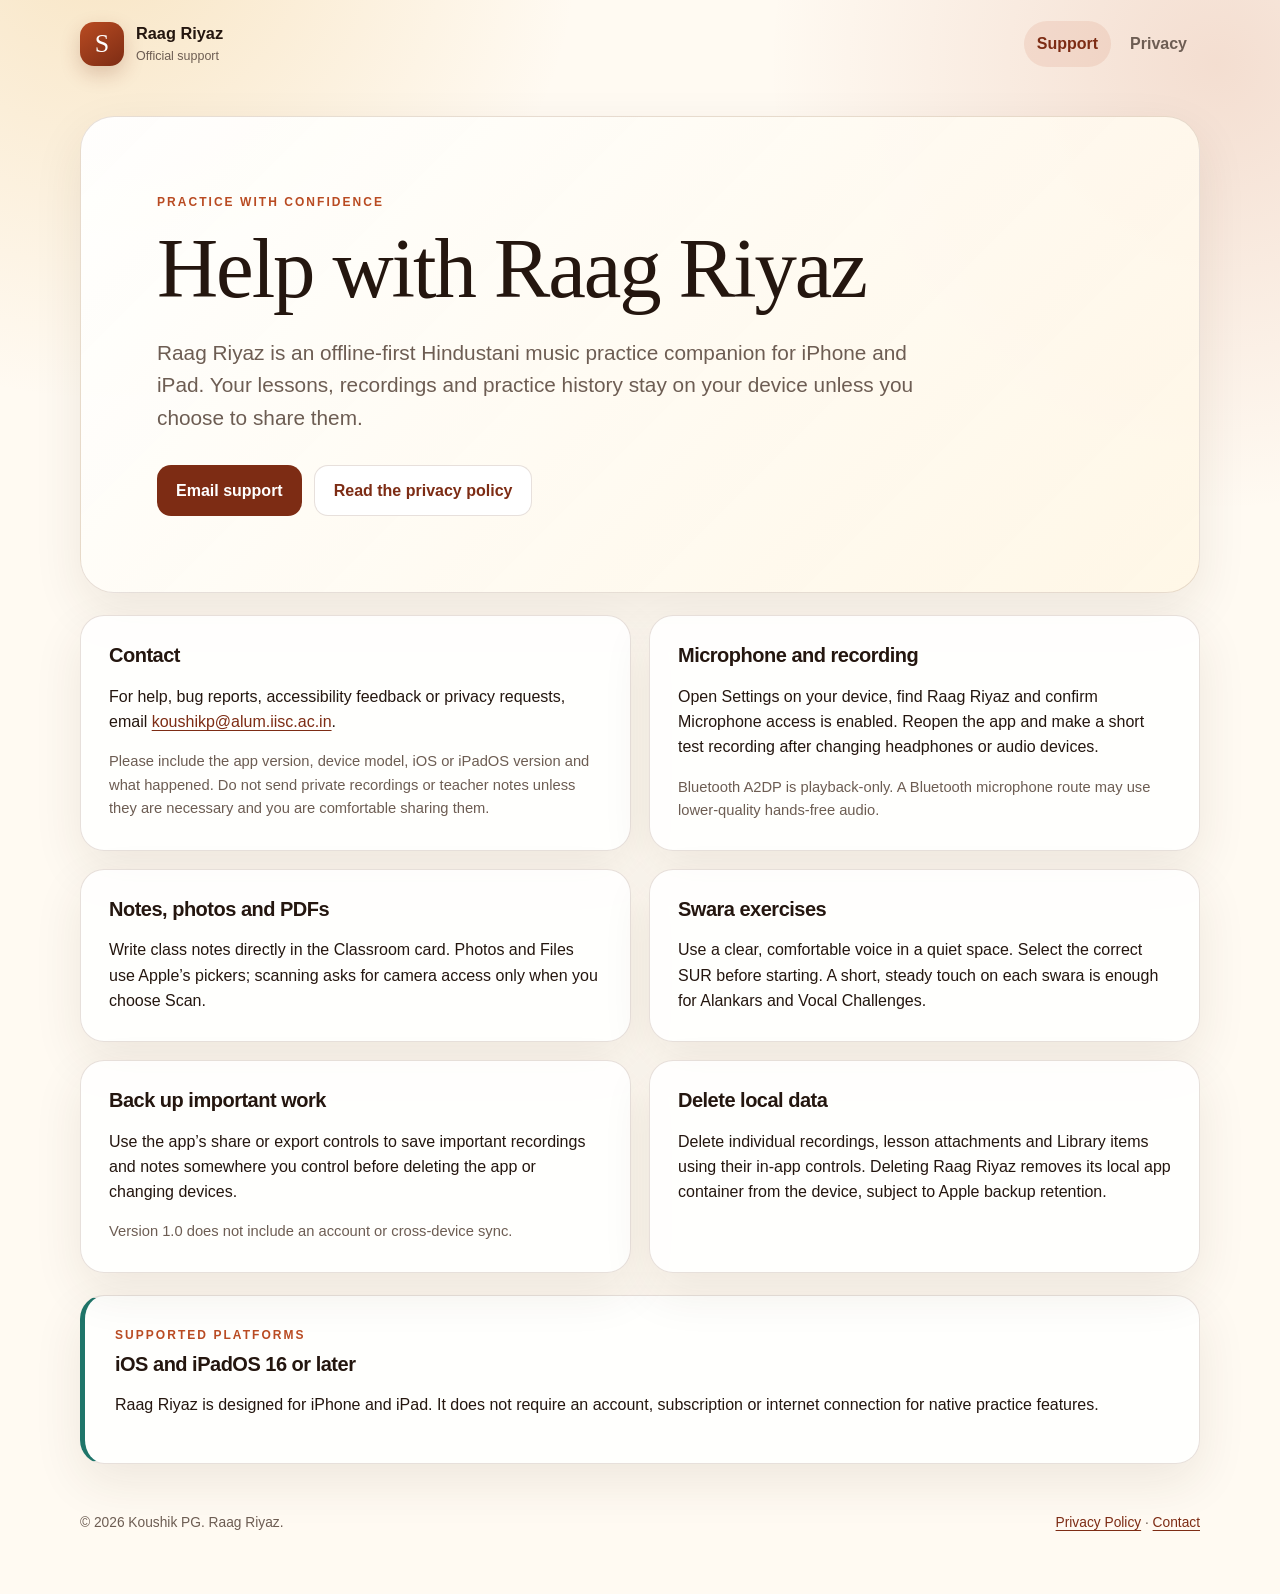
==== index.html @ 8026182d "Publish Raag Riyaz support and privacy pages" ====
<!doctype html>
<html lang="en">
<head>
  <meta charset="utf-8">
  <meta name="viewport" content="width=device-width, initial-scale=1">
  <meta name="description" content="Official support and privacy information for Raag Riyaz, an offline-first Hindustani music practice companion.">
  <title>Raag Riyaz — Support</title>
  <link rel="stylesheet" href="styles.css">
</head>
<body>
  <header class="site-header">
    <a class="brand" href="index.html" aria-label="Raag Riyaz support home">
      <span class="brand-mark" aria-hidden="true">S</span>
      <span><strong>Raag Riyaz</strong><small>Official support</small></span>
    </a>
    <nav aria-label="Support navigation">
      <a aria-current="page" href="index.html">Support</a>
      <a href="privacy.html">Privacy</a>
    </nav>
  </header>

  <main>
    <section class="hero">
      <p class="eyebrow">PRACTICE WITH CONFIDENCE</p>
      <h1>Help with Raag Riyaz</h1>
      <p class="lede">Raag Riyaz is an offline-first Hindustani music practice companion for iPhone and iPad. Your lessons, recordings and practice history stay on your device unless you choose to share them.</p>
      <div class="hero-actions">
        <a class="button primary" href="mailto:koushikp@alum.iisc.ac.in?subject=Raag%20Riyaz%20support">Email support</a>
        <a class="button secondary" href="privacy.html">Read the privacy policy</a>
      </div>
    </section>

    <section class="card-grid" aria-label="Common questions">
      <article class="card">
        <h2>Contact</h2>
        <p>For help, bug reports, accessibility feedback or privacy requests, email <a href="mailto:koushikp@alum.iisc.ac.in">koushikp@alum.iisc.ac.in</a>.</p>
        <p class="note">Please include the app version, device model, iOS or iPadOS version and what happened. Do not send private recordings or teacher notes unless they are necessary and you are comfortable sharing them.</p>
      </article>

      <article class="card">
        <h2>Microphone and recording</h2>
        <p>Open Settings on your device, find Raag Riyaz and confirm Microphone access is enabled. Reopen the app and make a short test recording after changing headphones or audio devices.</p>
        <p class="note">Bluetooth A2DP is playback-only. A Bluetooth microphone route may use lower-quality hands-free audio.</p>
      </article>

      <article class="card">
        <h2>Notes, photos and PDFs</h2>
        <p>Write class notes directly in the Classroom card. Photos and Files use Apple’s pickers; scanning asks for camera access only when you choose Scan.</p>
      </article>

      <article class="card">
        <h2>Swara exercises</h2>
        <p>Use a clear, comfortable voice in a quiet space. Select the correct SUR before starting. A short, steady touch on each swara is enough for Alankars and Vocal Challenges.</p>
      </article>

      <article class="card">
        <h2>Back up important work</h2>
        <p>Use the app’s share or export controls to save important recordings and notes somewhere you control before deleting the app or changing devices.</p>
        <p class="note">Version 1.0 does not include an account or cross-device sync.</p>
      </article>

      <article class="card">
        <h2>Delete local data</h2>
        <p>Delete individual recordings, lesson attachments and Library items using their in-app controls. Deleting Raag Riyaz removes its local app container from the device, subject to Apple backup retention.</p>
      </article>
    </section>

    <section class="status-card">
      <div>
        <p class="eyebrow">SUPPORTED PLATFORMS</p>
        <h2>iOS and iPadOS 16 or later</h2>
        <p>Raag Riyaz is designed for iPhone and iPad. It does not require an account, subscription or internet connection for native practice features.</p>
      </div>
    </section>
  </main>

  <footer>
    <p>© 2026 Koushik PG. Raag Riyaz.</p>
    <p><a href="privacy.html">Privacy Policy</a> · <a href="mailto:koushikp@alum.iisc.ac.in">Contact</a></p>
  </footer>
</body>
</html>
---- styles.css ----
:root {
  color-scheme: light;
  --ink: #24160f;
  --muted: #6d5d53;
  --paper: #fffaf2;
  --card: rgba(255, 255, 255, 0.86);
  --line: rgba(106, 64, 37, 0.16);
  --saffron: #b94b22;
  --saffron-dark: #7d2c14;
  --gold: #e5ad4b;
  --mint: #1f7569;
  --shadow: 0 18px 50px rgba(71, 39, 18, 0.09);
}

* { box-sizing: border-box; }

html { scroll-behavior: smooth; }

body {
  margin: 0;
  color: var(--ink);
  background:
    radial-gradient(circle at 8% -5%, rgba(229, 173, 75, 0.28), transparent 30rem),
    radial-gradient(circle at 95% 4%, rgba(185, 75, 34, 0.16), transparent 28rem),
    var(--paper);
  font-family: -apple-system, BlinkMacSystemFont, "Segoe UI", sans-serif;
  line-height: 1.58;
}

a { color: var(--saffron-dark); text-underline-offset: 0.2em; }
a:hover { color: var(--saffron); }

.site-header,
main,
footer {
  width: min(1120px, calc(100% - 40px));
  margin-inline: auto;
}

.site-header {
  min-height: 88px;
  display: flex;
  align-items: center;
  justify-content: space-between;
  gap: 24px;
}

.brand {
  display: inline-flex;
  align-items: center;
  gap: 12px;
  color: var(--ink);
  text-decoration: none;
}

.brand-mark {
  width: 44px;
  height: 44px;
  display: grid;
  place-items: center;
  border-radius: 14px;
  color: white;
  font-family: Georgia, serif;
  font-size: 26px;
  background: linear-gradient(145deg, var(--saffron), var(--saffron-dark));
  box-shadow: 0 8px 20px rgba(125, 44, 20, 0.22);
}

.brand strong,
.brand small { display: block; }
.brand strong { font-size: 1.02rem; }
.brand small { color: var(--muted); font-size: 0.78rem; }

nav { display: flex; align-items: center; gap: 6px; }
nav a {
  padding: 10px 13px;
  border-radius: 999px;
  color: var(--muted);
  text-decoration: none;
  font-weight: 650;
}
nav a[aria-current="page"] { color: var(--saffron-dark); background: rgba(185, 75, 34, 0.10); }

.hero {
  margin-top: 28px;
  padding: clamp(36px, 7vw, 76px);
  border: 1px solid var(--line);
  border-radius: 34px;
  background: linear-gradient(135deg, rgba(255,255,255,0.94), rgba(255,246,229,0.90));
  box-shadow: var(--shadow);
}

.hero.compact { padding-bottom: clamp(32px, 5vw, 54px); }
.eyebrow { margin: 0 0 8px; color: var(--saffron); font-size: 0.75rem; font-weight: 800; letter-spacing: 0.17em; }
h1, h2 { line-height: 1.14; letter-spacing: -0.025em; }
h1 { max-width: 780px; margin: 0; font-family: Georgia, serif; font-size: clamp(2.5rem, 7vw, 5.3rem); font-weight: 500; }
h2 { margin-top: 0; font-size: 1.25rem; }
.lede { max-width: 760px; margin: 20px 0 0; color: var(--muted); font-size: clamp(1.05rem, 2vw, 1.3rem); }
.effective { margin: 22px 0 0; color: var(--muted); font-weight: 650; }

.hero-actions { display: flex; flex-wrap: wrap; gap: 12px; margin-top: 30px; }
.button {
  min-height: 48px;
  display: inline-flex;
  align-items: center;
  justify-content: center;
  padding: 12px 19px;
  border-radius: 14px;
  font-weight: 750;
  text-decoration: none;
}
.button.primary { color: white; background: var(--saffron-dark); }
.button.primary:hover { color: white; background: var(--saffron); }
.button.secondary { color: var(--saffron-dark); border: 1px solid var(--line); background: white; }

.card-grid { display: grid; grid-template-columns: repeat(2, minmax(0, 1fr)); gap: 18px; margin-top: 22px; }
.card, .status-card, .policy-body {
  border: 1px solid var(--line);
  background: var(--card);
  box-shadow: var(--shadow);
}
.card { padding: 28px; border-radius: 24px; }
.card p:last-child { margin-bottom: 0; }
.note { color: var(--muted); font-size: 0.92rem; }
.status-card { margin-top: 22px; padding: 30px; border-radius: 24px; border-left: 5px solid var(--mint); }

.policy { width: min(900px, calc(100% - 40px)); }
.policy-body { margin-top: 22px; padding: clamp(28px, 6vw, 64px); border-radius: 28px; }
.policy-body h2 { margin-top: 2.2em; }
.policy-body h2:first-child { margin-top: 0; }
.policy-body p { color: #45372f; }

footer {
  display: flex;
  justify-content: space-between;
  gap: 18px;
  padding-block: 34px 46px;
  color: var(--muted);
  font-size: 0.86rem;
}

@media (max-width: 720px) {
  .site-header { align-items: flex-start; padding-top: 20px; }
  nav { flex-direction: column; align-items: stretch; }
  nav a { padding-block: 7px; }
  .hero { margin-top: 18px; padding: 30px 24px; border-radius: 26px; }
  .card-grid { grid-template-columns: 1fr; }
  footer { flex-direction: column; }
}

@media (prefers-reduced-motion: reduce) {
  html { scroll-behavior: auto; }
}
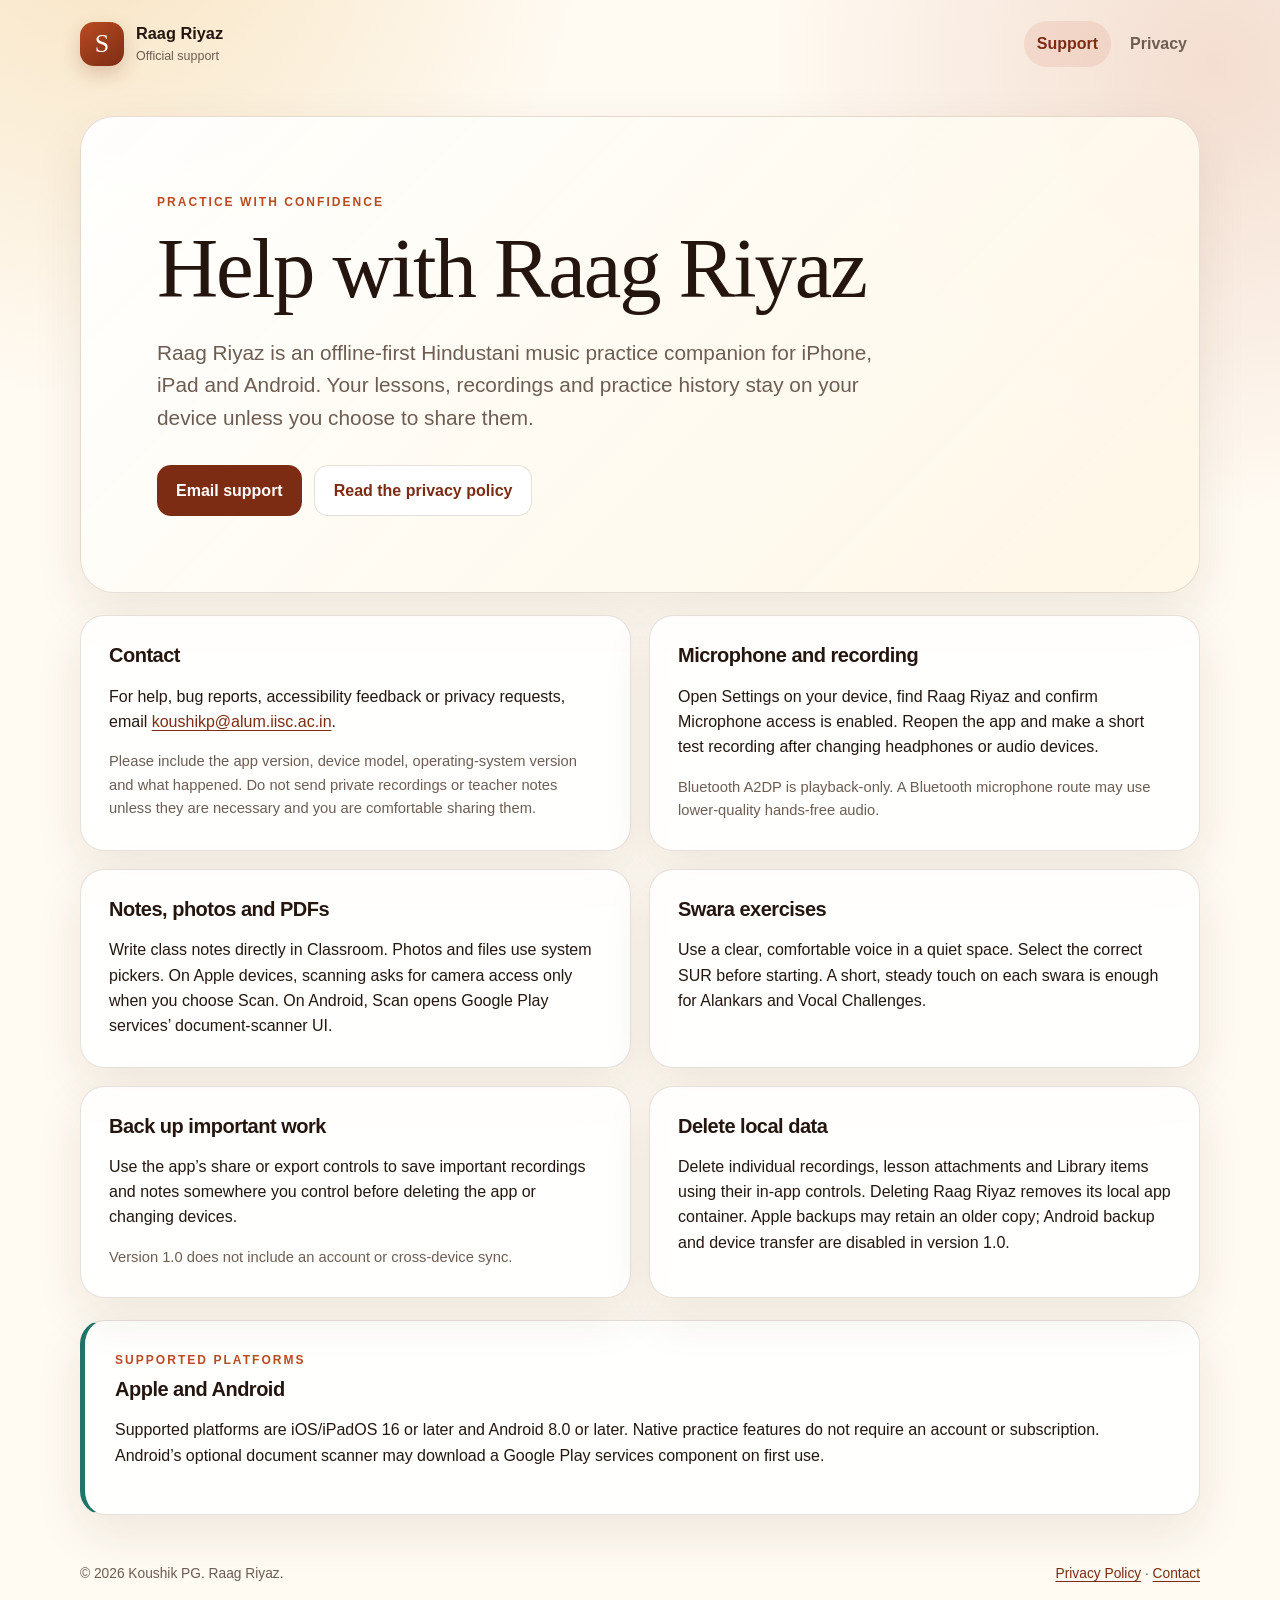
==== commit e2632bc3: "Add Android support and privacy disclosures" ====
--- a/index.html
+++ b/index.html
@@ -23,7 +23,7 @@
     <section class="hero">
       <p class="eyebrow">PRACTICE WITH CONFIDENCE</p>
       <h1>Help with Raag Riyaz</h1>
-      <p class="lede">Raag Riyaz is an offline-first Hindustani music practice companion for iPhone and iPad. Your lessons, recordings and practice history stay on your device unless you choose to share them.</p>
+      <p class="lede">Raag Riyaz is an offline-first Hindustani music practice companion for iPhone, iPad and Android. Your lessons, recordings and practice history stay on your device unless you choose to share them.</p>
       <div class="hero-actions">
         <a class="button primary" href="mailto:koushikp@alum.iisc.ac.in?subject=Raag%20Riyaz%20support">Email support</a>
         <a class="button secondary" href="privacy.html">Read the privacy policy</a>
@@ -34,7 +34,7 @@
       <article class="card">
         <h2>Contact</h2>
         <p>For help, bug reports, accessibility feedback or privacy requests, email <a href="mailto:koushikp@alum.iisc.ac.in">koushikp@alum.iisc.ac.in</a>.</p>
-        <p class="note">Please include the app version, device model, iOS or iPadOS version and what happened. Do not send private recordings or teacher notes unless they are necessary and you are comfortable sharing them.</p>
+        <p class="note">Please include the app version, device model, operating-system version and what happened. Do not send private recordings or teacher notes unless they are necessary and you are comfortable sharing them.</p>
       </article>
 
       <article class="card">
@@ -45,7 +45,7 @@
 
       <article class="card">
         <h2>Notes, photos and PDFs</h2>
-        <p>Write class notes directly in the Classroom card. Photos and Files use Apple’s pickers; scanning asks for camera access only when you choose Scan.</p>
+        <p>Write class notes directly in Classroom. Photos and files use system pickers. On Apple devices, scanning asks for camera access only when you choose Scan. On Android, Scan opens Google Play services’ document-scanner UI.</p>
       </article>
 
       <article class="card">
@@ -61,15 +61,15 @@
 
       <article class="card">
         <h2>Delete local data</h2>
-        <p>Delete individual recordings, lesson attachments and Library items using their in-app controls. Deleting Raag Riyaz removes its local app container from the device, subject to Apple backup retention.</p>
+        <p>Delete individual recordings, lesson attachments and Library items using their in-app controls. Deleting Raag Riyaz removes its local app container. Apple backups may retain an older copy; Android backup and device transfer are disabled in version 1.0.</p>
       </article>
     </section>
 
     <section class="status-card">
       <div>
         <p class="eyebrow">SUPPORTED PLATFORMS</p>
-        <h2>iOS and iPadOS 16 or later</h2>
-        <p>Raag Riyaz is designed for iPhone and iPad. It does not require an account, subscription or internet connection for native practice features.</p>
+        <h2>Apple and Android</h2>
+        <p>Supported platforms are iOS/iPadOS 16 or later and Android 8.0 or later. Native practice features do not require an account or subscription. Android’s optional document scanner may download a Google Play services component on first use.</p>
       </div>
     </section>
   </main>
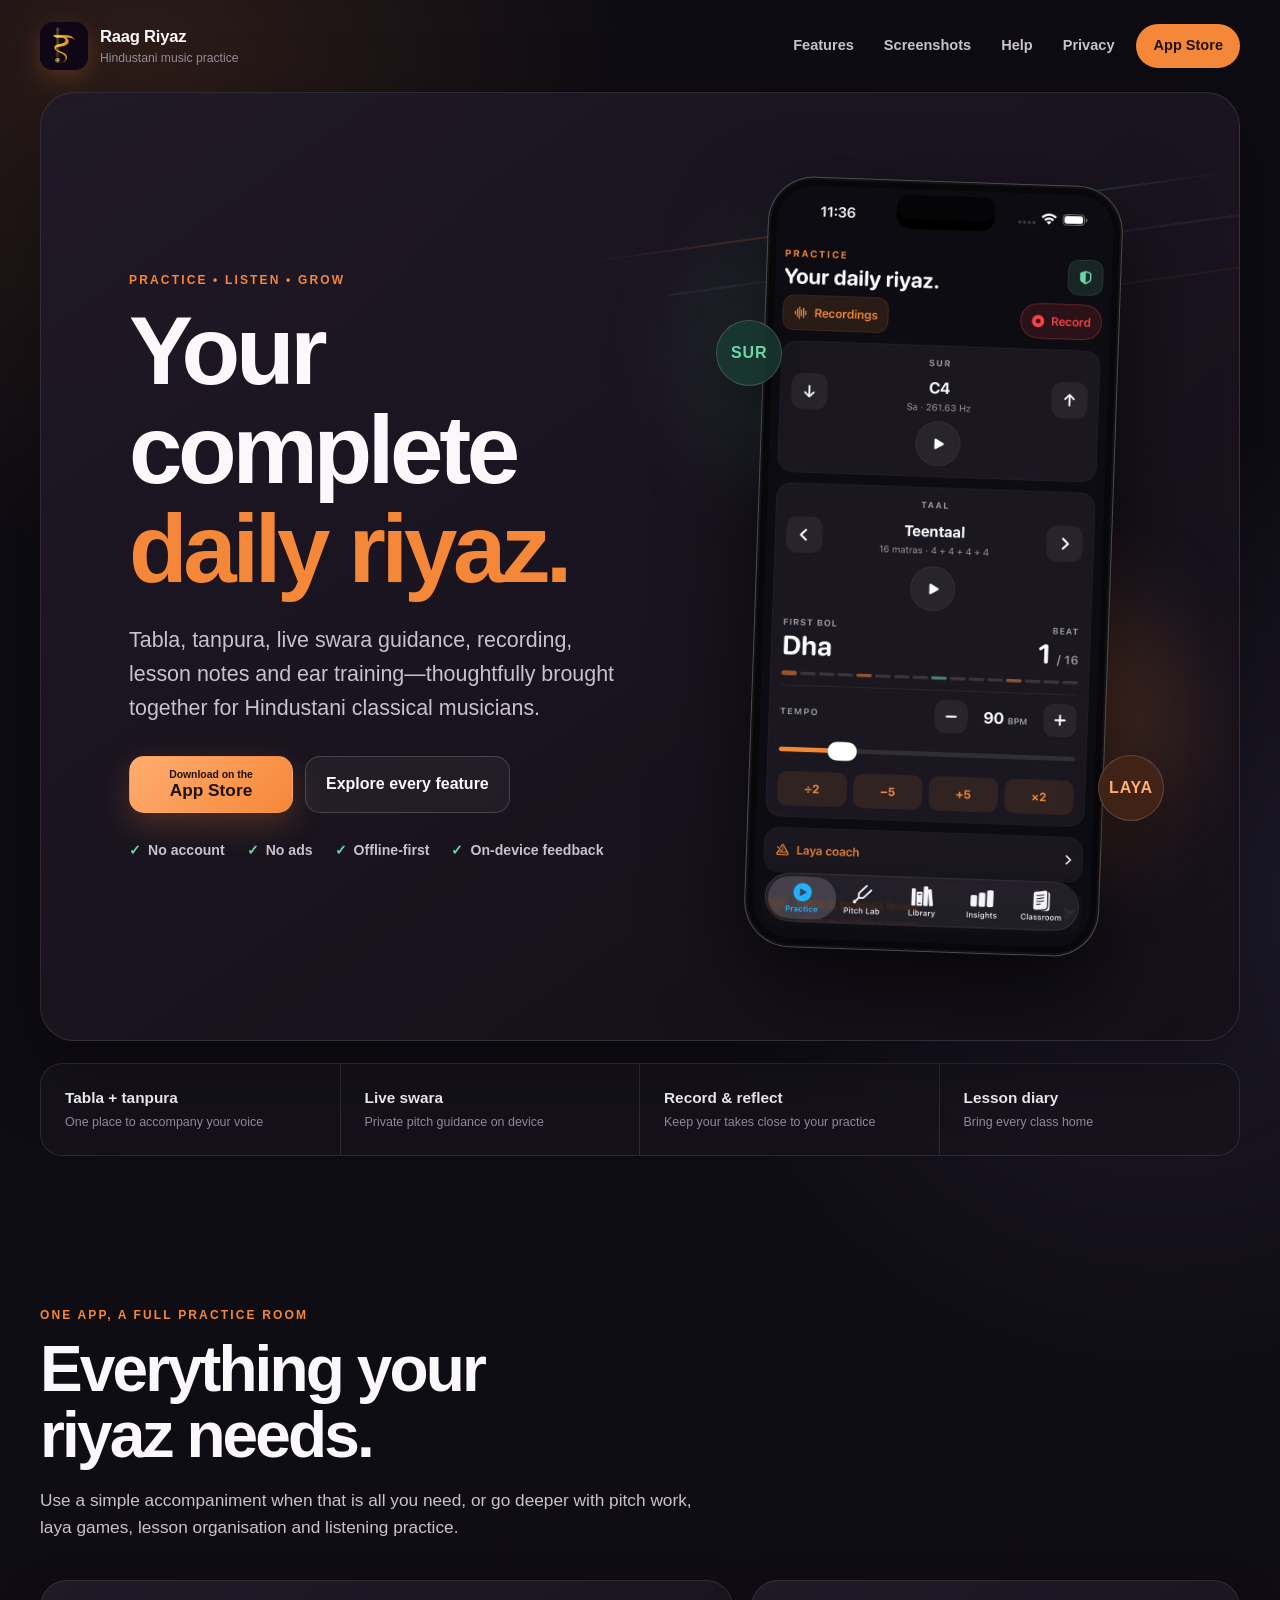
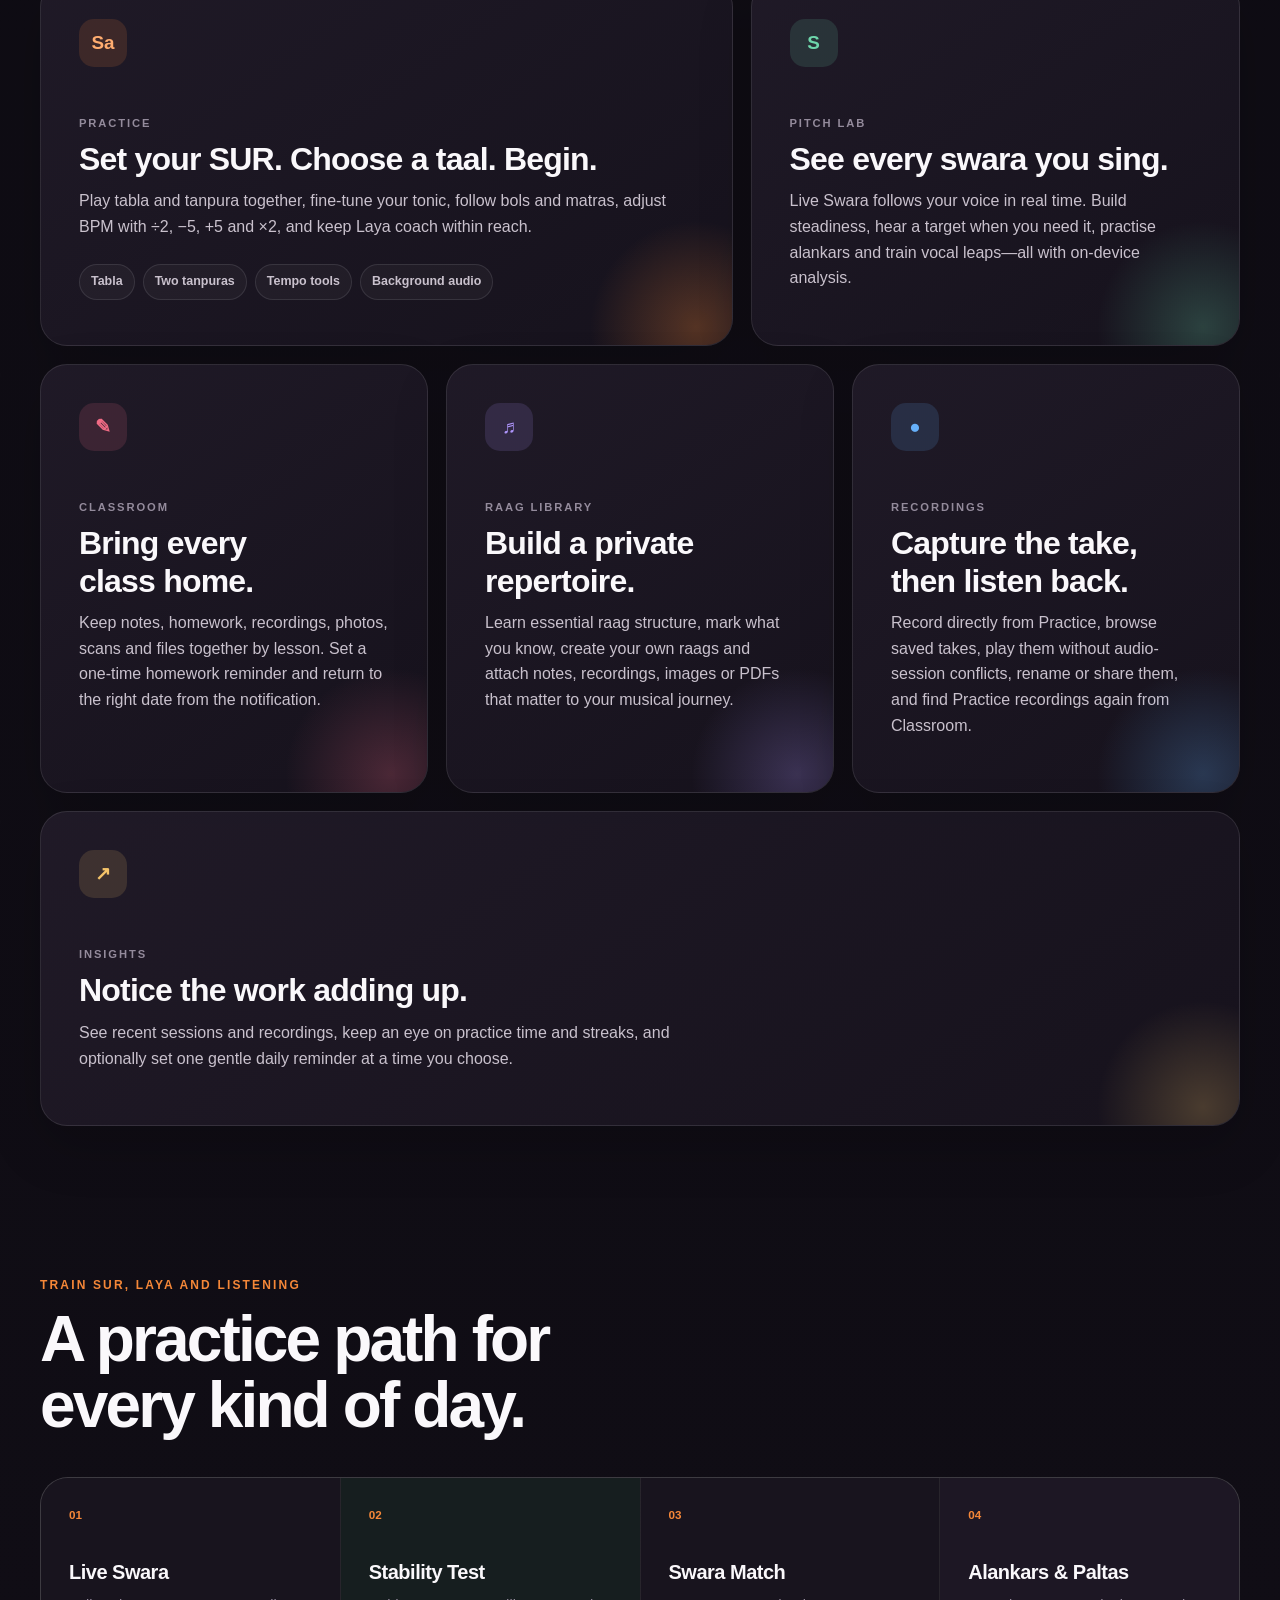
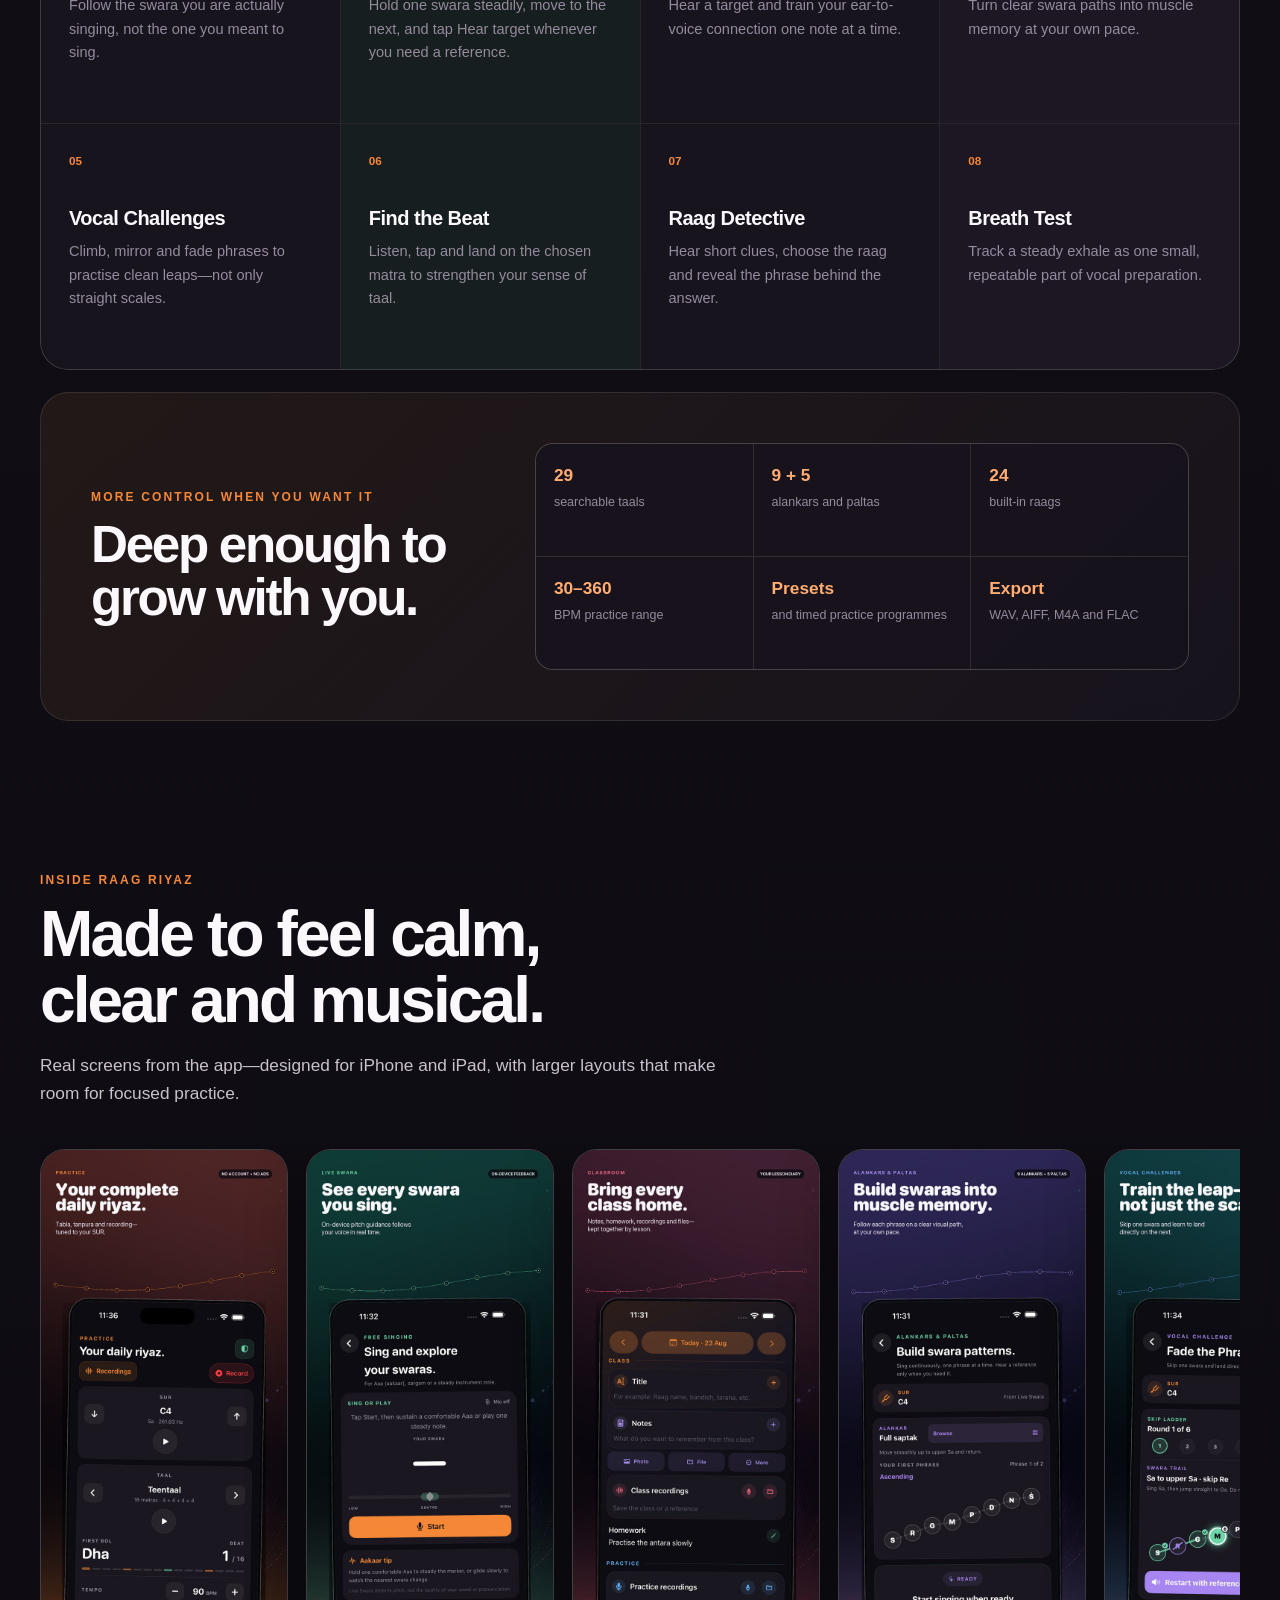
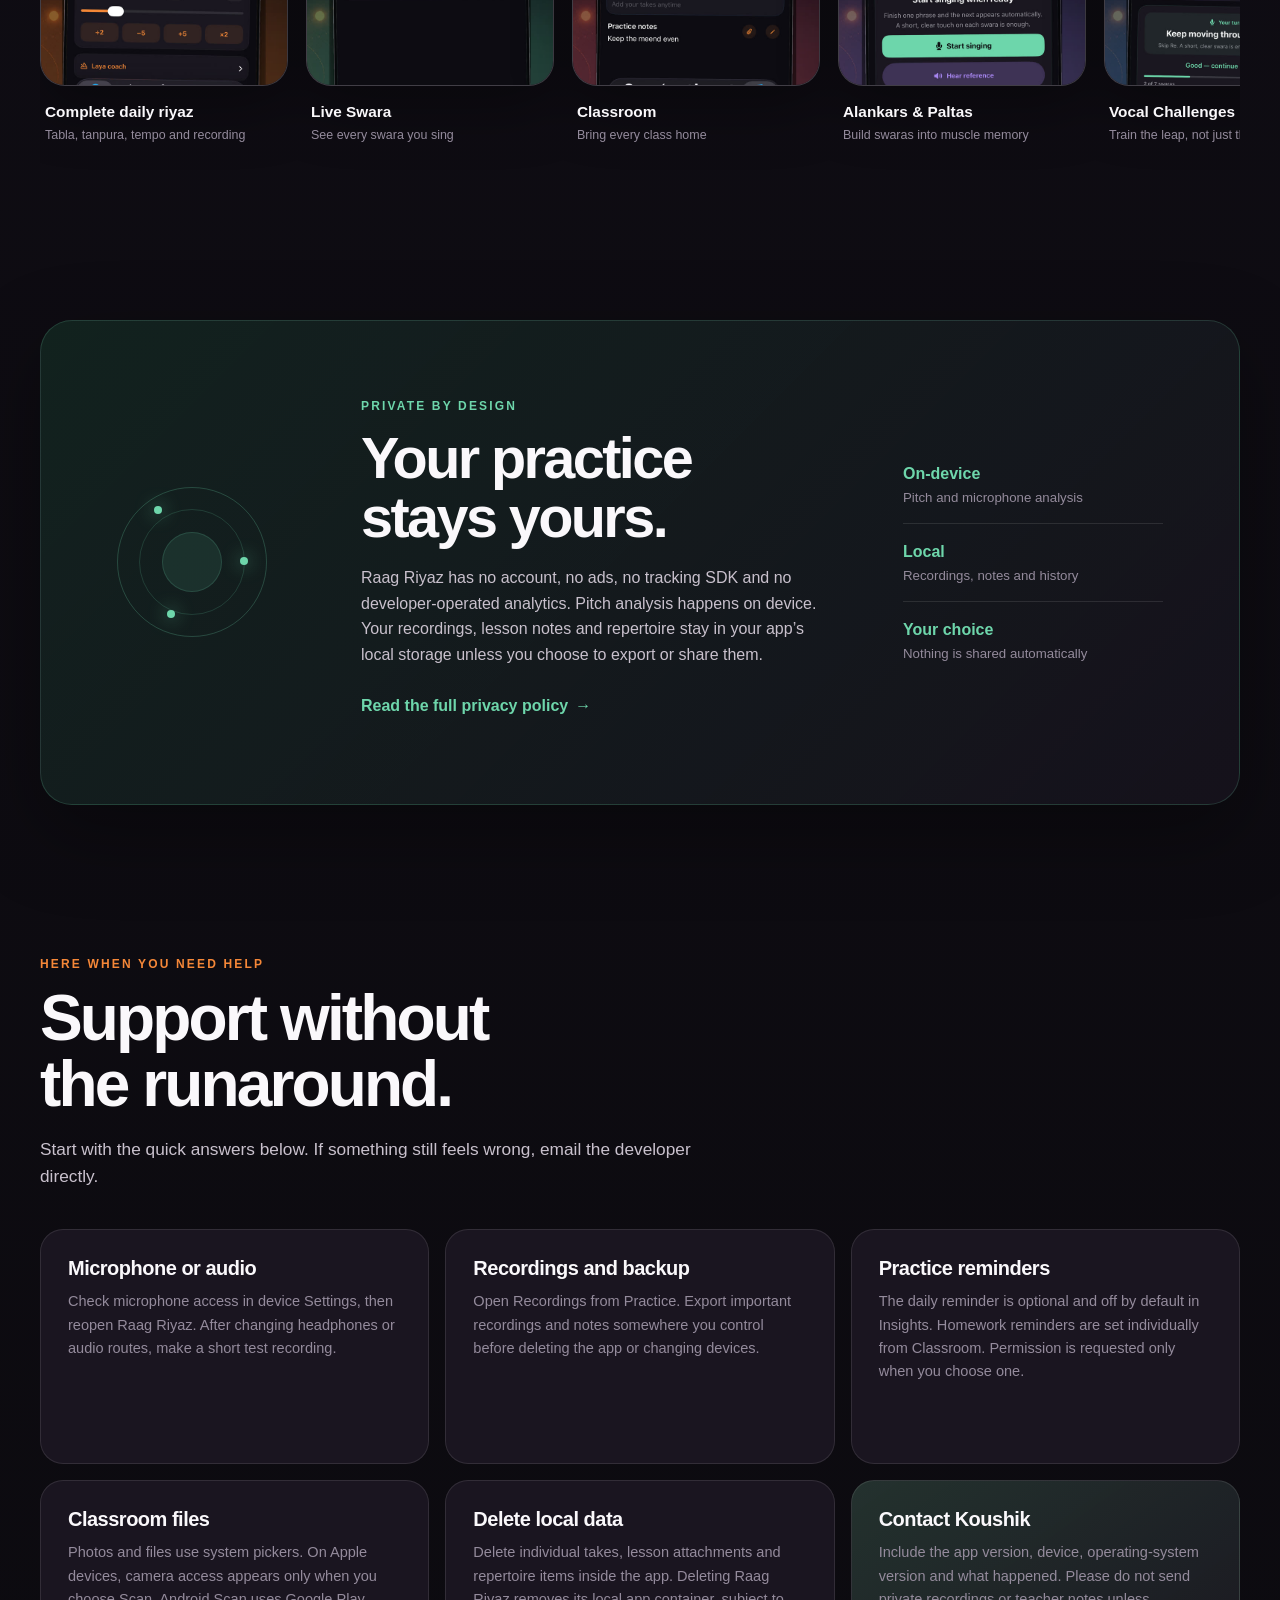
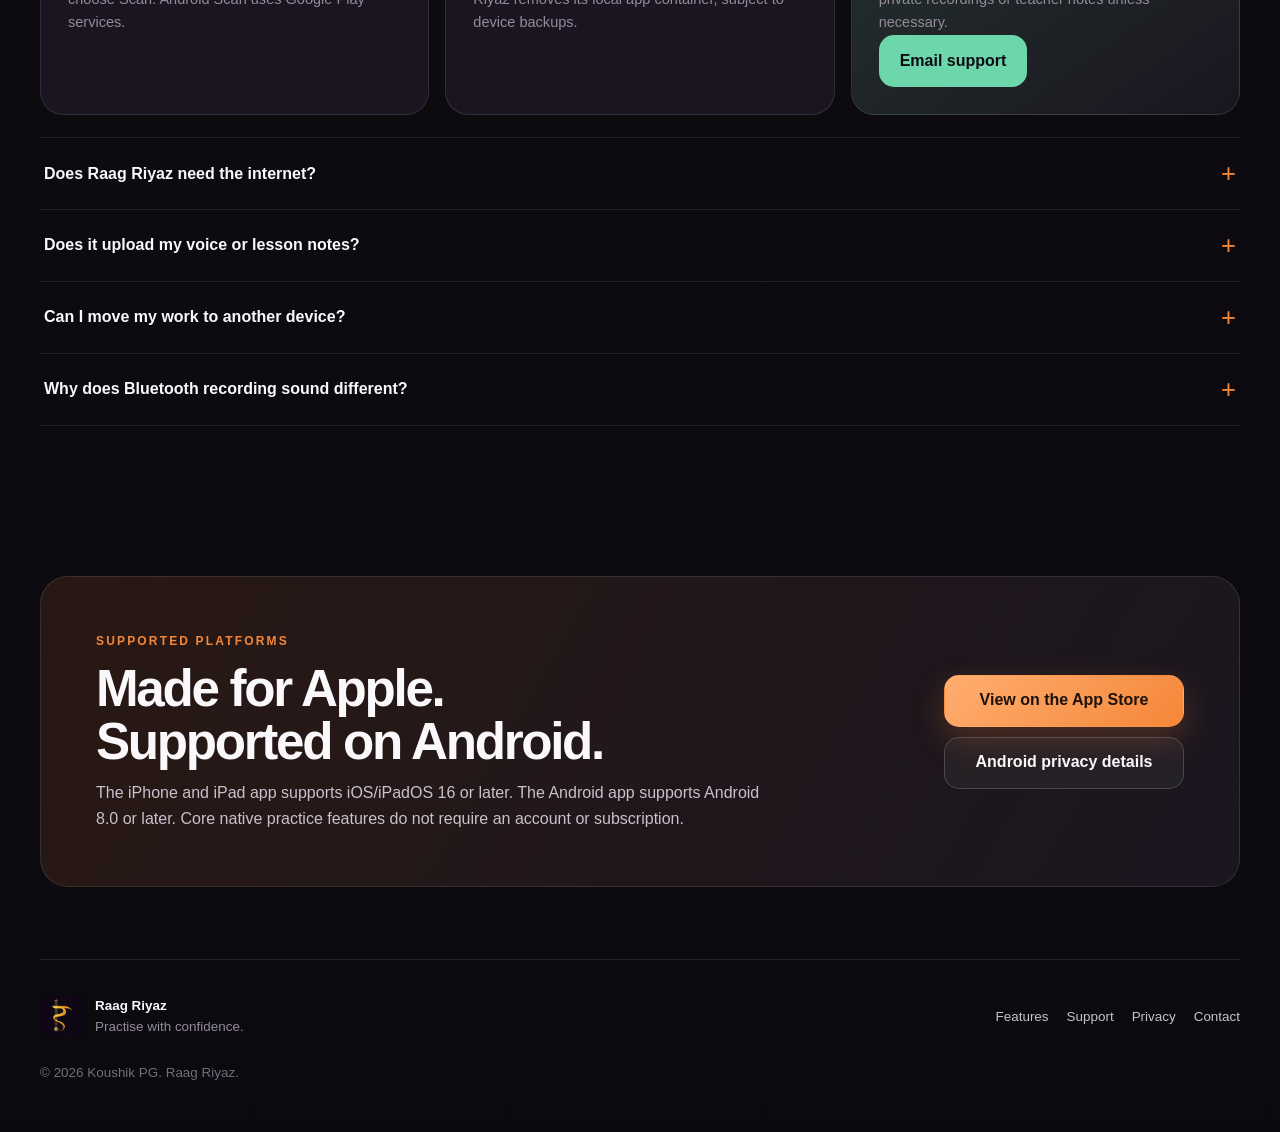
==== commit 6900fbe7: "Redesign Raag Riyaz product and support site" ====
--- a/index.html
+++ b/index.html
@@ -1,82 +1,302 @@
-<!doctype html>
+<!DOCTYPE html>
 <html lang="en">
 <head>
   <meta charset="utf-8">
   <meta name="viewport" content="width=device-width, initial-scale=1">
-  <meta name="description" content="Official support and privacy information for Raag Riyaz, an offline-first Hindustani music practice companion.">
-  <title>Raag Riyaz — Support</title>
+  <meta name="description" content="Raag Riyaz is an offline-first Hindustani classical music practice companion with tabla, tanpura, live swara guidance, recordings, Classroom, raag learning and ear training.">
+  <meta name="theme-color" content="#0e0c13">
+  <meta name="referrer" content="strict-origin-when-cross-origin">
+  <meta property="og:type" content="website">
+  <meta property="og:title" content="Raag Riyaz — Your complete daily riyaz">
+  <meta property="og:description" content="Tabla, tanpura, live swara guidance, recordings, Classroom and ear training—private and offline-first.">
+  <meta property="og:url" content="https://koushik667.github.io/raag-riyaz-support/">
+  <meta property="og:image" content="https://koushik667.github.io/raag-riyaz-support/assets/og.png">
+  <meta property="og:image:alt" content="Raag Riyaz, your complete daily riyaz">
+  <meta name="twitter:card" content="summary_large_image">
+  <link rel="canonical" href="https://koushik667.github.io/raag-riyaz-support/">
+  <link rel="icon" type="image/png" href="assets/app-icon.png">
+  <link rel="apple-touch-icon" href="assets/app-icon.png">
+  <link rel="preload" as="image" href="assets/practice-hero.jpg" fetchpriority="high">
+  <title>Raag Riyaz — Your complete daily riyaz</title>
   <link rel="stylesheet" href="styles.css">
+  <script type="application/ld+json">
+  {
+    "@context": "https://schema.org",
+    "@type": "SoftwareApplication",
+    "name": "Raag Riyaz",
+    "applicationCategory": "MusicApplication",
+    "operatingSystem": "iOS 16 or later, iPadOS 16 or later, Android 8.0 or later",
+    "description": "An offline-first Hindustani classical music practice companion with tabla, tanpura, swara exercises, recordings, lesson notes and raag learning.",
+    "offers": {
+      "@type": "Offer",
+      "price": "0",
+      "priceCurrency": "USD"
+    },
+    "downloadUrl": "https://apps.apple.com/app/id6798105423",
+    "author": {
+      "@type": "Person",
+      "name": "Koushik PG"
+    }
+  }
+  </script>
 </head>
 <body>
+  <a class="skip-link" href="#main-content">Skip to content</a>
+
   <header class="site-header">
-    <a class="brand" href="index.html" aria-label="Raag Riyaz support home">
-      <span class="brand-mark" aria-hidden="true">S</span>
-      <span><strong>Raag Riyaz</strong><small>Official support</small></span>
+    <a class="brand" href="index.html" aria-label="Raag Riyaz home">
+      <img class="brand-icon" src="assets/app-icon.png" width="48" height="48" alt="">
+      <span><strong>Raag Riyaz</strong><small>Hindustani music practice</small></span>
     </a>
-    <nav aria-label="Support navigation">
-      <a aria-current="page" href="index.html">Support</a>
+    <nav aria-label="Primary navigation">
+      <a href="#features">Features</a>
+      <a href="#screenshots">Screenshots</a>
+      <a href="#support">Help</a>
       <a href="privacy.html">Privacy</a>
+      <a class="nav-cta" href="https://apps.apple.com/app/id6798105423">App Store</a>
     </nav>
   </header>
 
-  <main>
-    <section class="hero">
-      <p class="eyebrow">PRACTICE WITH CONFIDENCE</p>
-      <h1>Help with Raag Riyaz</h1>
-      <p class="lede">Raag Riyaz is an offline-first Hindustani music practice companion for iPhone, iPad and Android. Your lessons, recordings and practice history stay on your device unless you choose to share them.</p>
-      <div class="hero-actions">
-        <a class="button primary" href="mailto:koushikp@alum.iisc.ac.in?subject=Raag%20Riyaz%20support">Email support</a>
-        <a class="button secondary" href="privacy.html">Read the privacy policy</a>
-      </div>
-    </section>
-
-    <section class="card-grid" aria-label="Common questions">
-      <article class="card">
-        <h2>Contact</h2>
-        <p>For help, bug reports, accessibility feedback or privacy requests, email <a href="mailto:koushikp@alum.iisc.ac.in">koushikp@alum.iisc.ac.in</a>.</p>
-        <p class="note">Please include the app version, device model, operating-system version and what happened. Do not send private recordings or teacher notes unless they are necessary and you are comfortable sharing them.</p>
-      </article>
-
-      <article class="card">
-        <h2>Microphone and recording</h2>
-        <p>Open Settings on your device, find Raag Riyaz and confirm Microphone access is enabled. Reopen the app and make a short test recording after changing headphones or audio devices.</p>
-        <p class="note">Bluetooth A2DP is playback-only. A Bluetooth microphone route may use lower-quality hands-free audio.</p>
-      </article>
-
-      <article class="card">
-        <h2>Notes, photos and PDFs</h2>
-        <p>Write class notes directly in Classroom. Photos and files use system pickers. On Apple devices, scanning asks for camera access only when you choose Scan. On Android, Scan opens Google Play services’ document-scanner UI.</p>
-      </article>
-
-      <article class="card">
-        <h2>Swara exercises</h2>
-        <p>Use a clear, comfortable voice in a quiet space. Select the correct SUR before starting. A short, steady touch on each swara is enough for Alankars and Vocal Challenges.</p>
-      </article>
-
-      <article class="card">
-        <h2>Back up important work</h2>
-        <p>Use the app’s share or export controls to save important recordings and notes somewhere you control before deleting the app or changing devices.</p>
-        <p class="note">Version 1.0 does not include an account or cross-device sync.</p>
-      </article>
-
-      <article class="card">
-        <h2>Delete local data</h2>
-        <p>Delete individual recordings, lesson attachments and Library items using their in-app controls. Deleting Raag Riyaz removes its local app container. Apple backups may retain an older copy; Android backup and device transfer are disabled in version 1.0.</p>
-      </article>
-    </section>
-
-    <section class="status-card">
+  <main id="main-content">
+    <section class="hero product-hero" aria-labelledby="hero-title">
+      <div class="hero-copy">
+        <p class="eyebrow">PRACTICE • LISTEN • GROW</p>
+        <h1 id="hero-title">Your complete<br><span>daily riyaz.</span></h1>
+        <p class="lede">Tabla, tanpura, live swara guidance, recording, lesson notes and ear training—thoughtfully brought together for Hindustani classical musicians.</p>
+        <div class="hero-actions">
+          <a class="button primary" href="https://apps.apple.com/app/id6798105423">
+            <span class="button-kicker">Download on the</span>
+            <strong>App Store</strong>
+          </a>
+          <a class="button secondary" href="#features">Explore every feature</a>
+        </div>
+        <ul class="trust-list" aria-label="Raag Riyaz principles">
+          <li>No account</li>
+          <li>No ads</li>
+          <li>Offline-first</li>
+          <li>On-device feedback</li>
+        </ul>
+      </div>
+
+      <div class="hero-visual">
+        <div class="glow glow-saffron" aria-hidden="true"></div>
+        <div class="glow glow-mint" aria-hidden="true"></div>
+        <div class="phone-frame">
+          <img src="assets/practice-hero.jpg" width="780" height="1694" alt="Practice screen showing Sur, taal, tempo controls and Laya coach" fetchpriority="high">
+        </div>
+        <span class="floating-note note-sur" aria-hidden="true">SUR</span>
+        <span class="floating-note note-laya" aria-hidden="true">LAYA</span>
+      </div>
+    </section>
+
+    <section class="proof-strip" aria-label="Core capabilities">
+      <div><strong>Tabla + tanpura</strong><span>One place to accompany your voice</span></div>
+      <div><strong>Live swara</strong><span>Private pitch guidance on device</span></div>
+      <div><strong>Record &amp; reflect</strong><span>Keep your takes close to your practice</span></div>
+      <div><strong>Lesson diary</strong><span>Bring every class home</span></div>
+    </section>
+
+    <section class="section-shell" id="features" aria-labelledby="features-title">
+      <div class="section-heading">
+        <p class="eyebrow">ONE APP, A FULL PRACTICE ROOM</p>
+        <h2 id="features-title">Everything your riyaz needs.</h2>
+        <p>Use a simple accompaniment when that is all you need, or go deeper with pitch work, laya games, lesson organisation and listening practice.</p>
+      </div>
+
+      <div class="feature-bento">
+        <article class="feature-card feature-practice">
+          <div class="feature-icon saffron" aria-hidden="true">Sa</div>
+          <p class="feature-label">PRACTICE</p>
+          <h3>Set your SUR. Choose a taal. Begin.</h3>
+          <p>Play tabla and tanpura together, fine-tune your tonic, follow bols and matras, adjust BPM with ÷2, −5, +5 and ×2, and keep Laya coach within reach.</p>
+          <ul class="chip-list" aria-label="Practice features">
+            <li>Tabla</li><li>Two tanpuras</li><li>Tempo tools</li><li>Background audio</li>
+          </ul>
+        </article>
+
+        <article class="feature-card feature-pitch">
+          <div class="feature-icon mint" aria-hidden="true">S</div>
+          <p class="feature-label">PITCH LAB</p>
+          <h3>See every swara you sing.</h3>
+          <p>Live Swara follows your voice in real time. Build steadiness, hear a target when you need it, practise alankars and train vocal leaps—all with on-device analysis.</p>
+        </article>
+
+        <article class="feature-card feature-classroom">
+          <div class="feature-icon rose" aria-hidden="true">✎</div>
+          <p class="feature-label">CLASSROOM</p>
+          <h3>Bring every class home.</h3>
+          <p>Keep notes, homework, recordings, photos, scans and files together by lesson. Set a one-time homework reminder and return to the right date from the notification.</p>
+        </article>
+
+        <article class="feature-card feature-library">
+          <div class="feature-icon violet" aria-hidden="true">♬</div>
+          <p class="feature-label">RAAG LIBRARY</p>
+          <h3>Build a private repertoire.</h3>
+          <p>Learn essential raag structure, mark what you know, create your own raags and attach notes, recordings, images or PDFs that matter to your musical journey.</p>
+        </article>
+
+        <article class="feature-card feature-recordings">
+          <div class="feature-icon blue" aria-hidden="true">●</div>
+          <p class="feature-label">RECORDINGS</p>
+          <h3>Capture the take, then listen back.</h3>
+          <p>Record directly from Practice, browse saved takes, play them without audio-session conflicts, rename or share them, and find Practice recordings again from Classroom.</p>
+        </article>
+
+        <article class="feature-card feature-insights">
+          <div class="feature-icon gold" aria-hidden="true">↗</div>
+          <p class="feature-label">INSIGHTS</p>
+          <h3>Notice the work adding up.</h3>
+          <p>See recent sessions and recordings, keep an eye on practice time and streaks, and optionally set one gentle daily reminder at a time you choose.</p>
+        </article>
+      </div>
+    </section>
+
+    <section class="section-shell training-section" aria-labelledby="training-title">
+      <div class="section-heading compact-heading">
+        <p class="eyebrow">TRAIN SUR, LAYA AND LISTENING</p>
+        <h2 id="training-title">A practice path for every kind of day.</h2>
+      </div>
+      <div class="training-grid">
+        <article><span>01</span><h3>Live Swara</h3><p>Follow the swara you are actually singing, not the one you meant to sing.</p></article>
+        <article><span>02</span><h3>Stability Test</h3><p>Hold one swara steadily, move to the next, and tap Hear target whenever you need a reference.</p></article>
+        <article><span>03</span><h3>Swara Match</h3><p>Hear a target and train your ear-to-voice connection one note at a time.</p></article>
+        <article><span>04</span><h3>Alankars &amp; Paltas</h3><p>Turn clear swara paths into muscle memory at your own pace.</p></article>
+        <article><span>05</span><h3>Vocal Challenges</h3><p>Climb, mirror and fade phrases to practise clean leaps—not only straight scales.</p></article>
+        <article><span>06</span><h3>Find the Beat</h3><p>Listen, tap and land on the chosen matra to strengthen your sense of taal.</p></article>
+        <article><span>07</span><h3>Raag Detective</h3><p>Hear short clues, choose the raag and reveal the phrase behind the answer.</p></article>
+        <article><span>08</span><h3>Breath Test</h3><p>Track a steady exhale as one small, repeatable part of vocal preparation.</p></article>
+      </div>
+    </section>
+
+    <section class="feature-ledger" aria-labelledby="more-title">
+      <div>
+        <p class="eyebrow">MORE CONTROL WHEN YOU WANT IT</p>
+        <h2 id="more-title">Deep enough to grow with you.</h2>
+      </div>
+      <ul>
+        <li><strong>29</strong><span>searchable taals</span></li>
+        <li><strong>9 + 5</strong><span>alankars and paltas</span></li>
+        <li><strong>24</strong><span>built-in raags</span></li>
+        <li><strong>30–360</strong><span>BPM practice range</span></li>
+        <li><strong>Presets</strong><span>and timed practice programmes</span></li>
+        <li><strong>Export</strong><span>WAV, AIFF, M4A and FLAC</span></li>
+      </ul>
+    </section>
+
+    <section class="section-shell screenshot-section" id="screenshots" aria-labelledby="screenshots-title">
+      <div class="section-heading">
+        <p class="eyebrow">INSIDE RAAG RIYAZ</p>
+        <h2 id="screenshots-title">Made to feel calm, clear and musical.</h2>
+        <p>Real screens from the app—designed for iPhone and iPad, with larger layouts that make room for focused practice.</p>
+      </div>
+
+      <div class="screenshot-gallery">
+        <figure><img src="assets/01-your-complete-riyaz.jpg" width="660" height="1434" alt="Practice screen with SUR, taal and tempo controls" loading="lazy"><figcaption><strong>Complete daily riyaz</strong><span>Tabla, tanpura, tempo and recording</span></figcaption></figure>
+        <figure><img src="assets/02-hear-every-swara.jpg" width="660" height="1434" alt="Live Swara screen for real-time pitch guidance" loading="lazy"><figcaption><strong>Live Swara</strong><span>See every swara you sing</span></figcaption></figure>
+        <figure><img src="assets/03-bring-every-class-home.jpg" width="660" height="1434" alt="Classroom screen with lesson notes and homework" loading="lazy"><figcaption><strong>Classroom</strong><span>Bring every class home</span></figcaption></figure>
+        <figure><img src="assets/04-build-swara-patterns.jpg" width="660" height="1434" alt="Alankars and Paltas exercise screen" loading="lazy"><figcaption><strong>Alankars &amp; Paltas</strong><span>Build swaras into muscle memory</span></figcaption></figure>
+        <figure><img src="assets/05-train-the-leap.jpg" width="660" height="1434" alt="Vocal Challenge screen with a swara path" loading="lazy"><figcaption><strong>Vocal Challenges</strong><span>Train the leap, not just the scale</span></figcaption></figure>
+        <figure><img src="assets/06-feel-the-taal.jpg" width="660" height="1434" alt="Find the Beat laya game screen" loading="lazy"><figcaption><strong>Find the Beat</strong><span>Listen, tap and feel the taal</span></figcaption></figure>
+        <figure><img src="assets/07-your-raag-library.jpg" width="660" height="1434" alt="Raag Library screen with learned and custom raags" loading="lazy"><figcaption><strong>Raag Library</strong><span>Keep every raag within reach</span></figcaption></figure>
+        <figure><img src="assets/08-learn-by-listening.jpg" width="660" height="1434" alt="Raag Detective listening exercise screen" loading="lazy"><figcaption><strong>Raag Detective</strong><span>Learn by listening</span></figcaption></figure>
+      </div>
+    </section>
+
+    <section class="privacy-promise" aria-labelledby="privacy-title">
+      <div class="privacy-orbit" aria-hidden="true"><span></span><span></span><span></span></div>
+      <div>
+        <p class="eyebrow">PRIVATE BY DESIGN</p>
+        <h2 id="privacy-title">Your practice stays yours.</h2>
+        <p>Raag Riyaz has no account, no ads, no tracking SDK and no developer-operated analytics. Pitch analysis happens on device. Your recordings, lesson notes and repertoire stay in your app’s local storage unless you choose to export or share them.</p>
+        <a class="text-link" href="privacy.html">Read the full privacy policy <span aria-hidden="true">→</span></a>
+      </div>
+      <ul class="privacy-points">
+        <li><strong>On-device</strong><span>Pitch and microphone analysis</span></li>
+        <li><strong>Local</strong><span>Recordings, notes and history</span></li>
+        <li><strong>Your choice</strong><span>Nothing is shared automatically</span></li>
+      </ul>
+    </section>
+
+    <section class="section-shell support-section" id="support" aria-labelledby="support-title">
+      <div class="section-heading">
+        <p class="eyebrow">HERE WHEN YOU NEED HELP</p>
+        <h2 id="support-title">Support without the runaround.</h2>
+        <p>Start with the quick answers below. If something still feels wrong, email the developer directly.</p>
+      </div>
+
+      <div class="help-grid">
+        <article>
+          <h3>Microphone or audio</h3>
+          <p>Check microphone access in device Settings, then reopen Raag Riyaz. After changing headphones or audio routes, make a short test recording.</p>
+        </article>
+        <article>
+          <h3>Recordings and backup</h3>
+          <p>Open Recordings from Practice. Export important recordings and notes somewhere you control before deleting the app or changing devices.</p>
+        </article>
+        <article>
+          <h3>Practice reminders</h3>
+          <p>The daily reminder is optional and off by default in Insights. Homework reminders are set individually from Classroom. Permission is requested only when you choose one.</p>
+        </article>
+        <article>
+          <h3>Classroom files</h3>
+          <p>Photos and files use system pickers. On Apple devices, camera access appears only when you choose Scan. Android Scan uses Google Play services.</p>
+        </article>
+        <article>
+          <h3>Delete local data</h3>
+          <p>Delete individual takes, lesson attachments and repertoire items inside the app. Deleting Raag Riyaz removes its local app container, subject to device backups.</p>
+        </article>
+        <article class="contact-card">
+          <h3>Contact Koushik</h3>
+          <p>Include the app version, device, operating-system version and what happened. Please do not send private recordings or teacher notes unless necessary.</p>
+          <a class="button tertiary" href="mailto:koushikp@alum.iisc.ac.in?subject=Raag%20Riyaz%20support">Email support</a>
+        </article>
+      </div>
+
+      <div class="faq-list">
+        <details>
+          <summary>Does Raag Riyaz need the internet?</summary>
+          <p>Core practice, recordings, pitch exercises, Classroom, Library and Insights are designed to work offline. Optional YouTube lessons, the fundraiser and App Store actions open external services and need a connection.</p>
+        </details>
+        <details>
+          <summary>Does it upload my voice or lesson notes?</summary>
+          <p>No. Raag Riyaz does not automatically upload recordings, pitch observations, notes or files to a developer-operated server. Content leaves only when you explicitly share or export it.</p>
+        </details>
+        <details>
+          <summary>Can I move my work to another device?</summary>
+          <p>There is no Raag Riyaz account or cross-device sync. Export important items before changing devices. Apple device backups may retain app data; Android backup behavior is described in the privacy policy.</p>
+        </details>
+        <details>
+          <summary>Why does Bluetooth recording sound different?</summary>
+          <p>Bluetooth A2DP is playback-only. When a Bluetooth microphone is used, the device may switch to a lower-bandwidth hands-free route. For the clearest pitch and recording results, use the built-in or a wired microphone.</p>
+        </details>
+      </div>
+    </section>
+
+    <section class="platform-card" aria-labelledby="platform-title">
       <div>
         <p class="eyebrow">SUPPORTED PLATFORMS</p>
-        <h2>Apple and Android</h2>
-        <p>Supported platforms are iOS/iPadOS 16 or later and Android 8.0 or later. Native practice features do not require an account or subscription. Android’s optional document scanner may download a Google Play services component on first use.</p>
+        <h2 id="platform-title">Made for Apple. Supported on Android.</h2>
+        <p>The iPhone and iPad app supports iOS/iPadOS 16 or later. The Android app supports Android 8.0 or later. Core native practice features do not require an account or subscription.</p>
+      </div>
+      <div class="platform-actions">
+        <a class="button primary" href="https://apps.apple.com/app/id6798105423">View on the App Store</a>
+        <a class="button secondary" href="privacy.html#android">Android privacy details</a>
       </div>
     </section>
   </main>
 
   <footer>
-    <p>© 2026 Koushik PG. Raag Riyaz.</p>
-    <p><a href="privacy.html">Privacy Policy</a> · <a href="mailto:koushikp@alum.iisc.ac.in">Contact</a></p>
+    <div class="footer-brand">
+      <img src="assets/app-icon.png" width="44" height="44" alt="">
+      <p><strong>Raag Riyaz</strong><span>Practise with confidence.</span></p>
+    </div>
+    <div class="footer-links">
+      <a href="#features">Features</a>
+      <a href="#support">Support</a>
+      <a href="privacy.html">Privacy</a>
+      <a href="mailto:koushikp@alum.iisc.ac.in">Contact</a>
+    </div>
+    <p class="copyright">© 2026 Koushik PG. Raag Riyaz.</p>
   </footer>
 </body>
 </html>
--- a/styles.css
+++ b/styles.css
@@ -1,153 +1,1602 @@
 :root {
-  color-scheme: light;
-  --ink: #24160f;
-  --muted: #6d5d53;
-  --paper: #fffaf2;
-  --card: rgba(255, 255, 255, 0.86);
-  --line: rgba(106, 64, 37, 0.16);
-  --saffron: #b94b22;
-  --saffron-dark: #7d2c14;
-  --gold: #e5ad4b;
-  --mint: #1f7569;
-  --shadow: 0 18px 50px rgba(71, 39, 18, 0.09);
-}
-
-* { box-sizing: border-box; }
-
-html { scroll-behavior: smooth; }
+  color-scheme: dark;
+  --ink: #0e0c13;
+  --ink-soft: #15111b;
+  --panel: #1b1721;
+  --panel-raised: #211b28;
+  --panel-soft: rgba(31, 25, 38, 0.78);
+  --text: #faf8fb;
+  --muted: #c9c1cd;
+  --quiet: #948b9c;
+  --line: rgba(255, 255, 255, 0.10);
+  --line-strong: rgba(255, 255, 255, 0.17);
+  --saffron: #f58738;
+  --saffron-soft: #ffad70;
+  --mint: #6ed6ab;
+  --violet: #ad94fa;
+  --rose: #f06b85;
+  --blue: #66b0fa;
+  --gold: #f5c46a;
+  --shadow: 0 28px 80px rgba(0, 0, 0, 0.34);
+  --content: 1200px;
+}
+
+* {
+  box-sizing: border-box;
+}
+
+html {
+  scroll-behavior: smooth;
+  scroll-padding-top: 96px;
+}
 
 body {
   margin: 0;
+  color: var(--text);
+  background:
+    radial-gradient(circle at 11% 1%, rgba(245, 135, 56, 0.13), transparent 30rem),
+    radial-gradient(circle at 91% 12%, rgba(173, 148, 250, 0.10), transparent 30rem),
+    linear-gradient(180deg, #0e0c13 0%, #100d15 44%, #0b0a0e 100%);
+  font-family: -apple-system, BlinkMacSystemFont, "SF Pro Text", "Segoe UI", sans-serif;
+  line-height: 1.6;
+  min-height: 100vh;
+  overflow-x: hidden;
+}
+
+body::before {
+  position: fixed;
+  inset: 0;
+  z-index: -1;
+  content: "";
+  pointer-events: none;
+  opacity: 0.20;
+  background-image: linear-gradient(rgba(255,255,255,0.022) 1px, transparent 1px), linear-gradient(90deg, rgba(255,255,255,0.022) 1px, transparent 1px);
+  background-size: 44px 44px;
+  mask-image: linear-gradient(to bottom, black, transparent 70%);
+}
+
+img {
+  max-width: 100%;
+  height: auto;
+}
+
+a {
+  color: var(--saffron-soft);
+  text-decoration-thickness: 1px;
+  text-underline-offset: 0.22em;
+}
+
+a:hover {
+  color: var(--saffron);
+}
+
+:focus-visible {
+  outline: 3px solid var(--mint);
+  outline-offset: 4px;
+  border-radius: 8px;
+}
+
+.skip-link {
+  position: fixed;
+  top: 12px;
+  left: 12px;
+  z-index: 100;
+  padding: 11px 16px;
   color: var(--ink);
-  background:
-    radial-gradient(circle at 8% -5%, rgba(229, 173, 75, 0.28), transparent 30rem),
-    radial-gradient(circle at 95% 4%, rgba(185, 75, 34, 0.16), transparent 28rem),
-    var(--paper);
-  font-family: -apple-system, BlinkMacSystemFont, "Segoe UI", sans-serif;
-  line-height: 1.58;
-}
-
-a { color: var(--saffron-dark); text-underline-offset: 0.2em; }
-a:hover { color: var(--saffron); }
+  background: var(--mint);
+  border-radius: 10px;
+  font-weight: 800;
+  transform: translateY(-180%);
+  transition: transform 160ms ease;
+}
+
+.skip-link:focus {
+  transform: translateY(0);
+}
 
 .site-header,
 main,
 footer {
-  width: min(1120px, calc(100% - 40px));
+  width: min(var(--content), calc(100% - 48px));
   margin-inline: auto;
 }
 
 .site-header {
-  min-height: 88px;
+  min-height: 92px;
   display: flex;
   align-items: center;
   justify-content: space-between;
   gap: 24px;
+  position: relative;
+  z-index: 20;
 }
 
 .brand {
   display: inline-flex;
   align-items: center;
   gap: 12px;
-  color: var(--ink);
+  color: var(--text);
   text-decoration: none;
-}
-
-.brand-mark {
-  width: 44px;
-  height: 44px;
-  display: grid;
-  place-items: center;
-  border-radius: 14px;
-  color: white;
-  font-family: Georgia, serif;
-  font-size: 26px;
-  background: linear-gradient(145deg, var(--saffron), var(--saffron-dark));
-  box-shadow: 0 8px 20px rgba(125, 44, 20, 0.22);
+  min-height: 48px;
+}
+
+.brand:hover {
+  color: var(--text);
+}
+
+.brand-icon {
+  width: 48px;
+  height: 48px;
+  border-radius: 13px;
+  box-shadow: 0 8px 24px rgba(245, 135, 56, 0.22);
 }
 
 .brand strong,
-.brand small { display: block; }
-.brand strong { font-size: 1.02rem; }
-.brand small { color: var(--muted); font-size: 0.78rem; }
-
-nav { display: flex; align-items: center; gap: 6px; }
+.brand small {
+  display: block;
+}
+
+.brand strong {
+  font-size: 1.04rem;
+  letter-spacing: -0.015em;
+}
+
+.brand small {
+  color: var(--quiet);
+  font-size: 0.76rem;
+  margin-top: -2px;
+}
+
+nav {
+  display: flex;
+  align-items: center;
+  gap: 4px;
+}
+
 nav a {
-  padding: 10px 13px;
+  min-height: 44px;
+  display: inline-flex;
+  align-items: center;
+  justify-content: center;
+  padding: 9px 13px;
   border-radius: 999px;
   color: var(--muted);
   text-decoration: none;
-  font-weight: 650;
-}
-nav a[aria-current="page"] { color: var(--saffron-dark); background: rgba(185, 75, 34, 0.10); }
+  font-size: 0.91rem;
+  font-weight: 700;
+  white-space: nowrap;
+}
+
+nav a:hover,
+nav a[aria-current="page"] {
+  color: var(--text);
+  background: rgba(255, 255, 255, 0.07);
+}
+
+nav .nav-cta {
+  margin-left: 5px;
+  padding-inline: 17px;
+  color: #21120a;
+  background: var(--saffron);
+}
+
+nav .nav-cta:hover {
+  color: #21120a;
+  background: var(--saffron-soft);
+}
 
 .hero {
-  margin-top: 28px;
-  padding: clamp(36px, 7vw, 76px);
   border: 1px solid var(--line);
   border-radius: 34px;
-  background: linear-gradient(135deg, rgba(255,255,255,0.94), rgba(255,246,229,0.90));
+  background: linear-gradient(145deg, rgba(32, 25, 39, 0.96), rgba(20, 16, 25, 0.96));
   box-shadow: var(--shadow);
 }
 
-.hero.compact { padding-bottom: clamp(32px, 5vw, 54px); }
-.eyebrow { margin: 0 0 8px; color: var(--saffron); font-size: 0.75rem; font-weight: 800; letter-spacing: 0.17em; }
-h1, h2 { line-height: 1.14; letter-spacing: -0.025em; }
-h1 { max-width: 780px; margin: 0; font-family: Georgia, serif; font-size: clamp(2.5rem, 7vw, 5.3rem); font-weight: 500; }
-h2 { margin-top: 0; font-size: 1.25rem; }
-.lede { max-width: 760px; margin: 20px 0 0; color: var(--muted); font-size: clamp(1.05rem, 2vw, 1.3rem); }
-.effective { margin: 22px 0 0; color: var(--muted); font-weight: 650; }
-
-.hero-actions { display: flex; flex-wrap: wrap; gap: 12px; margin-top: 30px; }
+.product-hero {
+  min-height: 700px;
+  display: grid;
+  grid-template-columns: minmax(0, 1.08fr) minmax(360px, 0.92fr);
+  align-items: center;
+  gap: clamp(32px, 6vw, 84px);
+  padding: clamp(44px, 7vw, 88px);
+  overflow: hidden;
+  position: relative;
+}
+
+.product-hero::before {
+  position: absolute;
+  top: 13%;
+  left: 45%;
+  width: 55%;
+  height: 2px;
+  content: "";
+  opacity: 0.24;
+  transform: rotate(-8deg);
+  background: linear-gradient(90deg, transparent, var(--saffron), var(--mint), transparent);
+  box-shadow: 80px 44px 0 rgba(173, 148, 250, 0.35), 170px 96px 0 rgba(245, 135, 56, 0.28);
+}
+
+.hero-copy {
+  position: relative;
+  z-index: 3;
+}
+
+.eyebrow {
+  margin: 0 0 12px;
+  color: var(--saffron);
+  font-size: 0.75rem;
+  font-weight: 850;
+  letter-spacing: 0.18em;
+}
+
+h1,
+h2,
+h3 {
+  text-wrap: balance;
+}
+
+h1,
+h2 {
+  margin-top: 0;
+  line-height: 1.03;
+  letter-spacing: -0.045em;
+}
+
+h1 {
+  margin-bottom: 0;
+  font-size: clamp(3.35rem, 7.5vw, 6.6rem);
+  font-weight: 830;
+}
+
+h1 span {
+  color: var(--saffron);
+}
+
+h2 {
+  margin-bottom: 18px;
+  font-size: clamp(2.35rem, 5vw, 4.7rem);
+  font-weight: 780;
+}
+
+h3 {
+  margin: 0 0 10px;
+  line-height: 1.18;
+  letter-spacing: -0.025em;
+  font-size: 1.25rem;
+}
+
+p {
+  margin-top: 0;
+}
+
+.lede {
+  max-width: 650px;
+  margin: 24px 0 0;
+  color: var(--muted);
+  font-size: clamp(1.08rem, 2.1vw, 1.34rem);
+}
+
+.hero-actions {
+  display: flex;
+  flex-wrap: wrap;
+  align-items: stretch;
+  gap: 12px;
+  margin-top: 30px;
+}
+
 .button {
-  min-height: 48px;
+  min-height: 52px;
   display: inline-flex;
   align-items: center;
   justify-content: center;
-  padding: 12px 19px;
-  border-radius: 14px;
-  font-weight: 750;
+  padding: 12px 20px;
+  border: 1px solid transparent;
+  border-radius: 15px;
+  font-weight: 780;
+  line-height: 1.15;
   text-decoration: none;
-}
-.button.primary { color: white; background: var(--saffron-dark); }
-.button.primary:hover { color: white; background: var(--saffron); }
-.button.secondary { color: var(--saffron-dark); border: 1px solid var(--line); background: white; }
-
-.card-grid { display: grid; grid-template-columns: repeat(2, minmax(0, 1fr)); gap: 18px; margin-top: 22px; }
-.card, .status-card, .policy-body {
+  transition: transform 160ms ease, background-color 160ms ease, border-color 160ms ease;
+}
+
+.button:hover {
+  transform: translateY(-2px);
+}
+
+.button.primary {
+  min-width: 164px;
+  flex-direction: column;
+  color: #1e120b;
+  background: linear-gradient(135deg, var(--saffron-soft), var(--saffron));
+  box-shadow: 0 12px 32px rgba(245, 135, 56, 0.23);
+}
+
+.button.primary:hover {
+  color: #1e120b;
+  background: linear-gradient(135deg, #ffc090, var(--saffron-soft));
+}
+
+.button-kicker {
+  font-size: 0.65rem;
+  font-weight: 650;
+}
+
+.button.primary strong {
+  font-size: 1.08rem;
+}
+
+.button.secondary {
+  color: var(--text);
+  border-color: var(--line-strong);
+  background: rgba(255, 255, 255, 0.045);
+}
+
+.button.secondary:hover {
+  color: var(--text);
+  border-color: rgba(255, 255, 255, 0.28);
+  background: rgba(255, 255, 255, 0.08);
+}
+
+.button.tertiary {
+  color: var(--ink);
+  background: var(--mint);
+}
+
+.button.tertiary:hover {
+  color: var(--ink);
+  background: #91e6c3;
+}
+
+.trust-list {
+  display: flex;
+  flex-wrap: wrap;
+  gap: 9px 22px;
+  margin: 26px 0 0;
+  padding: 0;
+  color: var(--muted);
+  list-style: none;
+  font-size: 0.88rem;
+  font-weight: 700;
+}
+
+.trust-list li::before {
+  content: "✓";
+  margin-right: 7px;
+  color: var(--mint);
+}
+
+.hero-visual {
+  min-height: 560px;
+  display: grid;
+  place-items: center;
+  position: relative;
+}
+
+.glow {
+  position: absolute;
+  border-radius: 50%;
+  filter: blur(48px);
+  pointer-events: none;
+}
+
+.glow-saffron {
+  width: 300px;
+  height: 300px;
+  right: -30px;
+  bottom: 10%;
+  background: rgba(245, 135, 56, 0.21);
+}
+
+.glow-mint {
+  width: 230px;
+  height: 230px;
+  left: -20px;
+  top: 8%;
+  background: rgba(110, 214, 171, 0.13);
+}
+
+.phone-frame {
+  width: min(355px, 88%);
+  aspect-ratio: 780 / 1694;
+  padding: 8px;
+  border: 1px solid rgba(255, 255, 255, 0.28);
+  border-radius: 46px;
+  background: #08070a;
+  box-shadow: 0 38px 90px rgba(0, 0, 0, 0.62), inset 0 0 0 2px rgba(255,255,255,0.04);
+  transform: rotate(2deg);
+  overflow: hidden;
+  position: relative;
+  z-index: 2;
+}
+
+.phone-frame::before {
+  position: absolute;
+  top: 14px;
+  left: 50%;
+  z-index: 3;
+  width: 28%;
+  height: 24px;
+  content: "";
+  border-radius: 99px;
+  background: #050407;
+  transform: translateX(-50%);
+}
+
+.phone-frame img {
+  width: 100%;
+  height: 100%;
+  display: block;
+  border-radius: 38px;
+  object-fit: cover;
+}
+
+.floating-note {
+  position: absolute;
+  z-index: 4;
+  display: grid;
+  place-items: center;
+  width: 66px;
+  height: 66px;
+  border: 1px solid var(--line-strong);
+  border-radius: 50%;
+  font-weight: 850;
+  letter-spacing: 0.05em;
+  backdrop-filter: blur(14px);
+  box-shadow: 0 15px 45px rgba(0,0,0,0.32);
+}
+
+.note-sur {
+  top: 18%;
+  left: 0;
+  color: var(--mint);
+  background: rgba(25, 65, 54, 0.68);
+}
+
+.note-laya {
+  right: -3%;
+  bottom: 17%;
+  color: var(--saffron-soft);
+  background: rgba(74, 39, 23, 0.70);
+}
+
+.proof-strip {
+  display: grid;
+  grid-template-columns: repeat(4, minmax(0, 1fr));
+  margin: 22px 0 0;
   border: 1px solid var(--line);
-  background: var(--card);
+  border-radius: 22px;
+  background: rgba(24, 20, 30, 0.72);
+  overflow: hidden;
+}
+
+.proof-strip div {
+  min-width: 0;
+  padding: 22px 24px;
+  border-right: 1px solid var(--line);
+}
+
+.proof-strip div:last-child {
+  border-right: 0;
+}
+
+.proof-strip strong,
+.proof-strip span {
+  display: block;
+}
+
+.proof-strip strong {
+  color: var(--text);
+  font-size: 0.96rem;
+}
+
+.proof-strip span {
+  margin-top: 2px;
+  color: var(--quiet);
+  font-size: 0.78rem;
+}
+
+.section-shell {
+  margin-top: clamp(90px, 12vw, 150px);
+}
+
+.section-heading {
+  max-width: 780px;
+  margin-bottom: 38px;
+}
+
+.section-heading p:last-child {
+  max-width: 680px;
+  color: var(--muted);
+  font-size: 1.08rem;
+}
+
+.compact-heading {
+  max-width: 900px;
+}
+
+.feature-bento {
+  display: grid;
+  grid-template-columns: repeat(12, minmax(0, 1fr));
+  gap: 18px;
+}
+
+.feature-card {
+  min-height: 300px;
+  padding: clamp(26px, 4vw, 38px);
+  border: 1px solid var(--line);
+  border-radius: 27px;
+  background: linear-gradient(145deg, rgba(33, 27, 40, 0.94), rgba(23, 19, 29, 0.94));
+  box-shadow: 0 20px 54px rgba(0, 0, 0, 0.18);
+  overflow: hidden;
+  position: relative;
+}
+
+.feature-card::after {
+  position: absolute;
+  right: -74px;
+  bottom: -92px;
+  width: 220px;
+  height: 220px;
+  content: "";
+  border-radius: 50%;
+  background: radial-gradient(circle, var(--feature-glow, rgba(245,135,56,0.14)), transparent 68%);
+  pointer-events: none;
+}
+
+.feature-card p {
+  max-width: 620px;
+  color: var(--muted);
+}
+
+.feature-practice {
+  grid-column: span 7;
+  --feature-glow: rgba(245, 135, 56, 0.28);
+}
+
+.feature-pitch {
+  grid-column: span 5;
+  --feature-glow: rgba(110, 214, 171, 0.24);
+}
+
+.feature-classroom,
+.feature-library,
+.feature-recordings {
+  grid-column: span 4;
+}
+
+.feature-classroom { --feature-glow: rgba(240, 107, 133, 0.24); }
+.feature-library { --feature-glow: rgba(173, 148, 250, 0.24); }
+.feature-recordings { --feature-glow: rgba(102, 176, 250, 0.24); }
+.feature-insights {
+  grid-column: span 12;
+  min-height: 240px;
+  --feature-glow: rgba(245, 196, 106, 0.23);
+}
+
+.feature-icon {
+  width: 48px;
+  height: 48px;
+  display: grid;
+  place-items: center;
+  margin-bottom: 48px;
+  border-radius: 15px;
+  font-size: 1.18rem;
+  font-weight: 850;
+}
+
+.feature-icon.saffron { color: var(--saffron-soft); background: rgba(245, 135, 56, 0.14); }
+.feature-icon.mint { color: var(--mint); background: rgba(110, 214, 171, 0.14); }
+.feature-icon.rose { color: var(--rose); background: rgba(240, 107, 133, 0.14); }
+.feature-icon.violet { color: var(--violet); background: rgba(173, 148, 250, 0.14); }
+.feature-icon.blue { color: var(--blue); background: rgba(102, 176, 250, 0.14); }
+.feature-icon.gold { color: var(--gold); background: rgba(245, 196, 106, 0.14); }
+
+.feature-label {
+  margin: 0 0 8px;
+  color: var(--quiet) !important;
+  font-size: 0.70rem;
+  font-weight: 850;
+  letter-spacing: 0.17em;
+}
+
+.feature-card h3 {
+  max-width: 600px;
+  font-size: clamp(1.35rem, 2.5vw, 2rem);
+}
+
+.chip-list {
+  display: flex;
+  flex-wrap: wrap;
+  gap: 8px;
+  margin: 24px 0 0;
+  padding: 0;
+  list-style: none;
+}
+
+.chip-list li {
+  padding: 7px 11px;
+  border: 1px solid var(--line);
+  border-radius: 999px;
+  color: var(--muted);
+  background: rgba(255,255,255,0.035);
+  font-size: 0.78rem;
+  font-weight: 700;
+}
+
+.training-grid {
+  display: grid;
+  grid-template-columns: repeat(4, minmax(0, 1fr));
+  gap: 1px;
+  border: 1px solid var(--line);
+  border-radius: 28px;
+  background: var(--line);
+  overflow: hidden;
+}
+
+.training-grid article {
+  min-height: 245px;
+  padding: 28px;
+  background: rgba(24, 20, 30, 0.97);
+}
+
+.training-grid article:nth-child(2),
+.training-grid article:nth-child(6) {
+  background: rgba(22, 30, 31, 0.97);
+}
+
+.training-grid article:nth-child(4),
+.training-grid article:nth-child(8) {
+  background: rgba(29, 23, 37, 0.97);
+}
+
+.training-grid span {
+  display: block;
+  margin-bottom: 36px;
+  color: var(--saffron);
+  font-size: 0.73rem;
+  font-weight: 850;
+}
+
+.training-grid p {
+  margin-bottom: 0;
+  color: var(--quiet);
+  font-size: 0.91rem;
+}
+
+.feature-ledger {
+  display: grid;
+  grid-template-columns: minmax(250px, 0.72fr) minmax(0, 1.28fr);
+  align-items: center;
+  gap: clamp(32px, 6vw, 76px);
+  margin-top: 22px;
+  padding: clamp(32px, 5vw, 50px);
+  border: 1px solid var(--line);
+  border-radius: 28px;
+  background: linear-gradient(135deg, rgba(38, 27, 24, 0.83), rgba(24, 20, 30, 0.95));
+}
+
+.feature-ledger h2 {
+  margin-bottom: 0;
+  font-size: clamp(2rem, 4vw, 3.4rem);
+}
+
+.feature-ledger ul {
+  display: grid;
+  grid-template-columns: repeat(3, minmax(0, 1fr));
+  gap: 1px;
+  margin: 0;
+  padding: 0;
+  border: 1px solid var(--line);
+  border-radius: 18px;
+  background: var(--line);
+  list-style: none;
+  overflow: hidden;
+}
+
+.feature-ledger li {
+  min-height: 112px;
+  padding: 18px;
+  background: rgba(22, 18, 27, 0.97);
+}
+
+.feature-ledger strong,
+.feature-ledger span {
+  display: block;
+}
+
+.feature-ledger strong {
+  color: var(--saffron-soft);
+  font-size: 1.08rem;
+}
+
+.feature-ledger span {
+  margin-top: 3px;
+  color: var(--quiet);
+  font-size: 0.78rem;
+}
+
+.screenshot-gallery {
+  display: grid;
+  grid-auto-columns: minmax(248px, 295px);
+  grid-auto-flow: column;
+  gap: 18px;
+  padding: 4px 4px 24px;
+  overflow-x: auto;
+  overscroll-behavior-inline: contain;
+  scroll-snap-type: inline mandatory;
+  scrollbar-color: var(--saffron) rgba(255,255,255,0.06);
+}
+
+.screenshot-gallery figure {
+  margin: 0;
+  scroll-snap-align: start;
+}
+
+.screenshot-gallery img {
+  width: 100%;
+  display: block;
+  border: 1px solid var(--line-strong);
+  border-radius: 25px;
+  background: var(--panel);
+  box-shadow: 0 22px 56px rgba(0,0,0,0.34);
+}
+
+.screenshot-gallery figcaption {
+  padding: 14px 5px 0;
+}
+
+.screenshot-gallery strong,
+.screenshot-gallery span {
+  display: block;
+}
+
+.screenshot-gallery strong {
+  font-size: 0.96rem;
+}
+
+.screenshot-gallery span {
+  margin-top: 2px;
+  color: var(--quiet);
+  font-size: 0.78rem;
+}
+
+.privacy-promise {
+  display: grid;
+  grid-template-columns: 180px minmax(0, 1.3fr) minmax(260px, 0.7fr);
+  align-items: center;
+  gap: clamp(28px, 5vw, 64px);
+  margin-top: clamp(90px, 12vw, 150px);
+  padding: clamp(36px, 7vw, 76px);
+  border: 1px solid rgba(110, 214, 171, 0.19);
+  border-radius: 32px;
+  background: linear-gradient(135deg, rgba(20, 43, 36, 0.72), rgba(22, 18, 28, 0.96));
   box-shadow: var(--shadow);
 }
-.card { padding: 28px; border-radius: 24px; }
-.card p:last-child { margin-bottom: 0; }
-.note { color: var(--muted); font-size: 0.92rem; }
-.status-card { margin-top: 22px; padding: 30px; border-radius: 24px; border-left: 5px solid var(--mint); }
-
-.policy { width: min(900px, calc(100% - 40px)); }
-.policy-body { margin-top: 22px; padding: clamp(28px, 6vw, 64px); border-radius: 28px; }
-.policy-body h2 { margin-top: 2.2em; }
-.policy-body h2:first-child { margin-top: 0; }
-.policy-body p { color: #45372f; }
+
+.privacy-promise h2 {
+  font-size: clamp(2.3rem, 4.5vw, 4.2rem);
+}
+
+.privacy-promise p:not(.eyebrow) {
+  color: var(--muted);
+}
+
+.privacy-promise .eyebrow,
+.policy .eyebrow {
+  color: var(--mint);
+}
+
+.privacy-orbit {
+  width: 150px;
+  height: 150px;
+  display: grid;
+  place-items: center;
+  border: 1px solid rgba(110,214,171,0.24);
+  border-radius: 50%;
+  position: relative;
+}
+
+.privacy-orbit::before,
+.privacy-orbit::after {
+  position: absolute;
+  content: "";
+  border: 1px solid rgba(110,214,171,0.17);
+  border-radius: 50%;
+}
+
+.privacy-orbit::before { width: 104px; height: 104px; }
+.privacy-orbit::after { width: 58px; height: 58px; background: rgba(110,214,171,0.10); }
+.privacy-orbit span { width: 8px; height: 8px; border-radius: 50%; background: var(--mint); box-shadow: 0 0 18px rgba(110,214,171,0.8); position: absolute; }
+.privacy-orbit span:nth-child(1) { top: 18px; left: 36px; }
+.privacy-orbit span:nth-child(2) { right: 18px; top: 69px; }
+.privacy-orbit span:nth-child(3) { bottom: 18px; left: 49px; }
+
+.text-link {
+  display: inline-flex;
+  gap: 7px;
+  align-items: center;
+  min-height: 44px;
+  color: var(--mint);
+  font-weight: 780;
+  text-decoration: none;
+}
+
+.text-link:hover {
+  color: #91e6c3;
+}
+
+.privacy-points {
+  margin: 0;
+  padding: 0;
+  list-style: none;
+}
+
+.privacy-points li {
+  padding: 15px 0;
+  border-bottom: 1px solid var(--line);
+}
+
+.privacy-points li:last-child {
+  border-bottom: 0;
+}
+
+.privacy-points strong,
+.privacy-points span {
+  display: block;
+}
+
+.privacy-points strong {
+  color: var(--mint);
+}
+
+.privacy-points span {
+  color: var(--quiet);
+  font-size: 0.83rem;
+}
+
+.help-grid {
+  display: grid;
+  grid-template-columns: repeat(3, minmax(0, 1fr));
+  gap: 16px;
+}
+
+.help-grid article {
+  min-height: 235px;
+  padding: 27px;
+  border: 1px solid var(--line);
+  border-radius: 23px;
+  background: var(--panel-soft);
+}
+
+.help-grid article p {
+  margin-bottom: 0;
+  color: var(--quiet);
+  font-size: 0.91rem;
+}
+
+.help-grid .contact-card {
+  display: flex;
+  flex-direction: column;
+  align-items: flex-start;
+  background: linear-gradient(145deg, rgba(44, 64, 57, 0.74), rgba(27, 23, 33, 0.95));
+}
+
+.contact-card .button {
+  margin-top: auto;
+}
+
+.faq-list {
+  margin-top: 22px;
+  border-top: 1px solid var(--line);
+}
+
+.faq-list details {
+  border-bottom: 1px solid var(--line);
+}
+
+.faq-list summary {
+  min-height: 64px;
+  display: flex;
+  align-items: center;
+  justify-content: space-between;
+  gap: 20px;
+  padding: 15px 4px;
+  cursor: pointer;
+  font-weight: 760;
+  list-style: none;
+}
+
+.faq-list summary::-webkit-details-marker {
+  display: none;
+}
+
+.faq-list summary::after {
+  content: "+";
+  color: var(--saffron);
+  font-size: 1.6rem;
+  font-weight: 500;
+}
+
+.faq-list details[open] summary::after {
+  content: "−";
+}
+
+.faq-list details p {
+  max-width: 760px;
+  padding: 0 4px 20px;
+  color: var(--quiet);
+}
+
+.platform-card {
+  display: flex;
+  align-items: center;
+  justify-content: space-between;
+  gap: 36px;
+  margin-top: clamp(90px, 12vw, 150px);
+  padding: clamp(32px, 5vw, 55px);
+  border: 1px solid var(--line);
+  border-radius: 28px;
+  background: linear-gradient(120deg, rgba(46, 27, 21, 0.86), rgba(27, 23, 33, 0.96));
+}
+
+.platform-card h2 {
+  margin-bottom: 12px;
+  font-size: clamp(2rem, 4vw, 3.5rem);
+}
+
+.platform-card p:not(.eyebrow) {
+  max-width: 680px;
+  margin-bottom: 0;
+  color: var(--muted);
+}
+
+.platform-actions {
+  min-width: 240px;
+  display: flex;
+  flex-direction: column;
+  gap: 10px;
+}
+
+.missing-page {
+  max-width: 900px;
+  min-height: 540px;
+  display: flex;
+  flex-direction: column;
+  justify-content: center;
+  margin: 32px auto 0;
+  padding: clamp(40px, 8vw, 88px);
+  background: linear-gradient(135deg, rgba(47, 29, 23, 0.88), rgba(25, 20, 31, 0.97));
+}
 
 footer {
+  display: grid;
+  grid-template-columns: 1fr auto;
+  align-items: center;
+  gap: 24px;
+  margin-top: 72px;
+  padding: 34px 0 48px;
+  border-top: 1px solid var(--line);
+  color: var(--quiet);
+  font-size: 0.84rem;
+}
+
+.footer-brand {
   display: flex;
-  justify-content: space-between;
-  gap: 18px;
-  padding-block: 34px 46px;
+  align-items: center;
+  gap: 11px;
+}
+
+.footer-brand img {
+  border-radius: 12px;
+}
+
+.footer-brand p {
+  margin: 0;
+}
+
+.footer-brand strong,
+.footer-brand span {
+  display: block;
+}
+
+.footer-brand strong {
+  color: var(--text);
+}
+
+.footer-links {
+  display: flex;
+  flex-wrap: wrap;
+  justify-content: flex-end;
+  gap: 8px 18px;
+}
+
+.footer-links a {
+  min-height: 44px;
+  display: inline-flex;
+  align-items: center;
   color: var(--muted);
-  font-size: 0.86rem;
-}
-
-@media (max-width: 720px) {
-  .site-header { align-items: flex-start; padding-top: 20px; }
-  nav { flex-direction: column; align-items: stretch; }
-  nav a { padding-block: 7px; }
-  .hero { margin-top: 18px; padding: 30px 24px; border-radius: 26px; }
-  .card-grid { grid-template-columns: 1fr; }
-  footer { flex-direction: column; }
+  text-decoration: none;
+}
+
+.footer-links a:hover {
+  color: var(--text);
+}
+
+.copyright {
+  grid-column: 1 / -1;
+  margin: 0;
+  color: #756c7c;
+}
+
+/* Privacy policy */
+.policy {
+  width: min(1080px, calc(100% - 48px));
+}
+
+.policy-hero {
+  display: grid;
+  grid-template-columns: minmax(0, 1fr) 180px;
+  align-items: center;
+  gap: 40px;
+  margin-top: 16px;
+  padding: clamp(38px, 7vw, 76px);
+  background: linear-gradient(135deg, rgba(21, 53, 44, 0.72), rgba(25, 20, 31, 0.97));
+}
+
+.policy-hero h1 {
+  font-size: clamp(3rem, 7vw, 5.9rem);
+}
+
+.policy-hero h1 span {
+  color: var(--mint);
+}
+
+.effective {
+  margin: 22px 0 0;
+  color: var(--quiet);
+  font-size: 0.88rem;
+  font-weight: 700;
+}
+
+.policy-shield {
+  width: 146px;
+  height: 164px;
+  display: grid;
+  place-items: center;
+  border: 2px solid rgba(110,214,171,0.50);
+  border-radius: 72px 72px 85px 85px;
+  color: var(--mint);
+  background: rgba(110,214,171,0.07);
+  clip-path: polygon(50% 0, 95% 18%, 90% 70%, 50% 100%, 10% 70%, 5% 18%);
+  font-size: 2.5rem;
+  font-weight: 900;
+}
+
+.privacy-summary {
+  display: grid;
+  grid-template-columns: repeat(4, minmax(0, 1fr));
+  margin-top: 20px;
+  border: 1px solid var(--line);
+  border-radius: 20px;
+  background: rgba(24,20,30,0.75);
+  overflow: hidden;
+}
+
+.privacy-summary div {
+  padding: 19px 22px;
+  border-right: 1px solid var(--line);
+}
+
+.privacy-summary div:last-child {
+  border-right: 0;
+}
+
+.privacy-summary strong,
+.privacy-summary span {
+  display: block;
+}
+
+.privacy-summary strong {
+  color: var(--mint);
+  font-size: 0.92rem;
+}
+
+.privacy-summary span {
+  color: var(--quiet);
+  font-size: 0.76rem;
+}
+
+.policy-layout {
+  display: grid;
+  grid-template-columns: 220px minmax(0, 1fr);
+  align-items: start;
+  gap: 28px;
+  margin-top: 28px;
+}
+
+.policy-toc {
+  display: flex;
+  flex-direction: column;
+  align-items: stretch;
+  gap: 2px;
+  padding: 20px;
+  border: 1px solid var(--line);
+  border-radius: 20px;
+  background: rgba(24,20,30,0.72);
+  position: sticky;
+  top: 18px;
+}
+
+.policy-toc p {
+  margin: 0 10px 8px;
+  color: var(--quiet);
+  font-size: 0.70rem;
+  font-weight: 850;
+  letter-spacing: 0.14em;
+  text-transform: uppercase;
+}
+
+.policy-toc a {
+  min-height: 42px;
+  justify-content: flex-start;
+  padding: 8px 10px;
+  border-radius: 10px;
+  color: var(--muted);
+  font-size: 0.83rem;
+}
+
+.policy-toc a:hover {
+  color: var(--text);
+  background: rgba(255,255,255,0.05);
+}
+
+.policy-body {
+  padding: clamp(30px, 6vw, 66px);
+  border: 1px solid var(--line);
+  border-radius: 28px;
+  background: rgba(24, 20, 30, 0.88);
+  box-shadow: var(--shadow);
+}
+
+.policy-body section {
+  scroll-margin-top: 24px;
+}
+
+.policy-body h2 {
+  margin: 2.15em 0 0.7em;
+  font-size: clamp(1.45rem, 2.5vw, 2rem);
+  letter-spacing: -0.025em;
+}
+
+.policy-body section:first-child h2 {
+  margin-top: 0;
+}
+
+.policy-body p {
+  max-width: 72ch;
+  color: var(--muted);
+}
+
+.policy-body a {
+  overflow-wrap: anywhere;
+}
+
+@media (max-width: 980px) {
+  .site-header {
+    min-height: auto;
+    padding-block: 18px;
+    align-items: flex-start;
+  }
+
+  .site-header nav {
+    max-width: 480px;
+    justify-content: flex-end;
+    flex-wrap: wrap;
+  }
+
+  .product-hero {
+    min-height: 0;
+    grid-template-columns: minmax(0, 1fr) minmax(280px, 0.72fr);
+    padding: 54px 44px;
+  }
+
+  .hero-visual {
+    min-height: 490px;
+  }
+
+  .proof-strip {
+    grid-template-columns: repeat(2, minmax(0, 1fr));
+  }
+
+  .proof-strip div:nth-child(2) {
+    border-right: 0;
+  }
+
+  .proof-strip div:nth-child(-n+2) {
+    border-bottom: 1px solid var(--line);
+  }
+
+  .feature-practice,
+  .feature-pitch,
+  .feature-classroom,
+  .feature-library,
+  .feature-recordings,
+  .feature-insights {
+    grid-column: span 6;
+  }
+
+  .training-grid {
+    grid-template-columns: repeat(2, minmax(0, 1fr));
+  }
+
+  .feature-ledger {
+    grid-template-columns: 1fr;
+  }
+
+  .privacy-promise {
+    grid-template-columns: 120px minmax(0, 1fr);
+  }
+
+  .privacy-orbit {
+    width: 110px;
+    height: 110px;
+  }
+
+  .privacy-orbit::before { width: 78px; height: 78px; }
+  .privacy-orbit::after { width: 42px; height: 42px; }
+  .privacy-orbit span:nth-child(1) { top: 12px; left: 27px; }
+  .privacy-orbit span:nth-child(2) { right: 12px; top: 50px; }
+  .privacy-orbit span:nth-child(3) { bottom: 12px; left: 37px; }
+
+  .privacy-points {
+    grid-column: 2;
+  }
+
+  .help-grid {
+    grid-template-columns: repeat(2, minmax(0, 1fr));
+  }
+
+  .platform-card {
+    align-items: flex-start;
+    flex-direction: column;
+  }
+
+  .platform-actions {
+    width: 100%;
+    flex-direction: row;
+  }
+
+  .platform-actions .button {
+    flex: 1;
+  }
+}
+
+@media (max-width: 760px) {
+  .site-header,
+  main,
+  footer,
+  .policy {
+    width: min(100% - 28px, var(--content));
+  }
+
+  .site-header {
+    flex-direction: column;
+    gap: 14px;
+  }
+
+  .site-header nav {
+    width: 100%;
+    max-width: none;
+    justify-content: flex-start;
+    overflow-x: auto;
+    padding-bottom: 3px;
+  }
+
+  nav a {
+    padding-inline: 12px;
+  }
+
+  nav .nav-cta {
+    margin-left: 0;
+  }
+
+  .product-hero {
+    grid-template-columns: 1fr;
+    gap: 38px;
+    padding: 40px 24px 28px;
+    border-radius: 26px;
+  }
+
+  .product-hero::before {
+    top: 55%;
+    left: 5%;
+    width: 90%;
+  }
+
+  h1 {
+    font-size: clamp(3.15rem, 16vw, 5rem);
+  }
+
+  .hero-actions {
+    flex-direction: column;
+  }
+
+  .hero-actions .button {
+    width: 100%;
+  }
+
+  .trust-list {
+    column-gap: 17px;
+  }
+
+  .hero-visual {
+    min-height: 500px;
+  }
+
+  .phone-frame {
+    width: min(305px, 84%);
+  }
+
+  .floating-note {
+    width: 56px;
+    height: 56px;
+    font-size: 0.78rem;
+  }
+
+  .note-sur { left: 2%; }
+  .note-laya { right: 0; }
+
+  .section-shell {
+    margin-top: 92px;
+  }
+
+  .feature-bento {
+    grid-template-columns: 1fr;
+  }
+
+  .feature-practice,
+  .feature-pitch,
+  .feature-classroom,
+  .feature-library,
+  .feature-recordings,
+  .feature-insights {
+    grid-column: auto;
+  }
+
+  .feature-card {
+    min-height: 0;
+  }
+
+  .feature-icon {
+    margin-bottom: 34px;
+  }
+
+  .training-grid {
+    grid-template-columns: 1fr;
+  }
+
+  .training-grid article {
+    min-height: 0;
+  }
+
+  .feature-ledger {
+    padding: 30px 24px;
+  }
+
+  .feature-ledger ul {
+    grid-template-columns: repeat(2, minmax(0, 1fr));
+  }
+
+  .privacy-promise {
+    grid-template-columns: 1fr;
+    padding: 34px 26px;
+    border-radius: 26px;
+  }
+
+  .privacy-orbit {
+    margin-bottom: 4px;
+  }
+
+  .privacy-points {
+    grid-column: auto;
+  }
+
+  .help-grid {
+    grid-template-columns: 1fr;
+  }
+
+  .help-grid article {
+    min-height: 0;
+  }
+
+  .contact-card .button {
+    margin-top: 12px;
+  }
+
+  .platform-actions {
+    flex-direction: column;
+  }
+
+  footer {
+    grid-template-columns: 1fr;
+  }
+
+  .footer-links {
+    justify-content: flex-start;
+  }
+
+  .copyright {
+    grid-column: auto;
+  }
+
+  .policy-hero {
+    grid-template-columns: 1fr;
+    gap: 28px;
+    padding: 38px 26px;
+    border-radius: 26px;
+  }
+
+  .policy-shield {
+    width: 90px;
+    height: 102px;
+    font-size: 1.7rem;
+  }
+
+  .privacy-summary {
+    grid-template-columns: repeat(2, minmax(0, 1fr));
+  }
+
+  .privacy-summary div:nth-child(2) {
+    border-right: 0;
+  }
+
+  .privacy-summary div:nth-child(-n+2) {
+    border-bottom: 1px solid var(--line);
+  }
+
+  .policy-layout {
+    grid-template-columns: 1fr;
+  }
+
+  .policy-toc {
+    display: grid;
+    grid-template-columns: repeat(2, minmax(0, 1fr));
+    position: static;
+  }
+
+  .policy-toc p {
+    grid-column: 1 / -1;
+  }
+
+  .policy-body {
+    padding: 30px 24px;
+    border-radius: 23px;
+  }
+}
+
+@media (max-width: 430px) {
+  .brand small {
+    display: none;
+  }
+
+  .proof-strip {
+    grid-template-columns: 1fr;
+  }
+
+  .proof-strip div {
+    border-right: 0;
+    border-bottom: 1px solid var(--line);
+  }
+
+  .proof-strip div:last-child {
+    border-bottom: 0;
+  }
+
+  .privacy-summary {
+    grid-template-columns: 1fr;
+  }
+
+  .feature-ledger ul {
+    grid-template-columns: 1fr;
+  }
+
+  .privacy-summary div,
+  .privacy-summary div:nth-child(2) {
+    border-right: 0;
+    border-bottom: 1px solid var(--line);
+  }
+
+  .privacy-summary div:last-child {
+    border-bottom: 0;
+  }
+
+  .policy-toc {
+    grid-template-columns: 1fr;
+  }
 }
 
 @media (prefers-reduced-motion: reduce) {
-  html { scroll-behavior: auto; }
-}
+  html {
+    scroll-behavior: auto;
+  }
+
+  *,
+  *::before,
+  *::after {
+    scroll-behavior: auto !important;
+    transition-duration: 0.01ms !important;
+  }
+}
+
+@media print {
+  :root {
+    color-scheme: light;
+  }
+
+  body {
+    color: #1e1822;
+    background: white;
+  }
+
+  body::before,
+  .skip-link,
+  .site-header nav,
+  .policy-shield,
+  .policy-toc,
+  footer {
+    display: none !important;
+  }
+
+  .site-header,
+  .policy {
+    width: 100%;
+  }
+
+  .site-header {
+    min-height: auto;
+    padding-bottom: 18px;
+  }
+
+  .brand,
+  .brand strong,
+  .policy-hero h1,
+  .policy-body h2 {
+    color: #1e1822;
+  }
+
+  .policy-hero,
+  .privacy-summary,
+  .policy-body {
+    border: 1px solid #d8d2da;
+    box-shadow: none;
+    background: white;
+  }
+
+  .privacy-summary strong,
+  .policy-hero h1 span,
+  .policy .eyebrow {
+    color: #246f59;
+  }
+
+  .privacy-summary span,
+  .policy-hero .lede,
+  .effective,
+  .policy-body p {
+    color: #403845;
+  }
+
+  .policy-layout {
+    display: block;
+  }
+
+  .policy-body {
+    margin-top: 20px;
+  }
+
+  .policy-body section {
+    break-inside: avoid;
+  }
+
+  a {
+    color: #1e1822;
+  }
+}
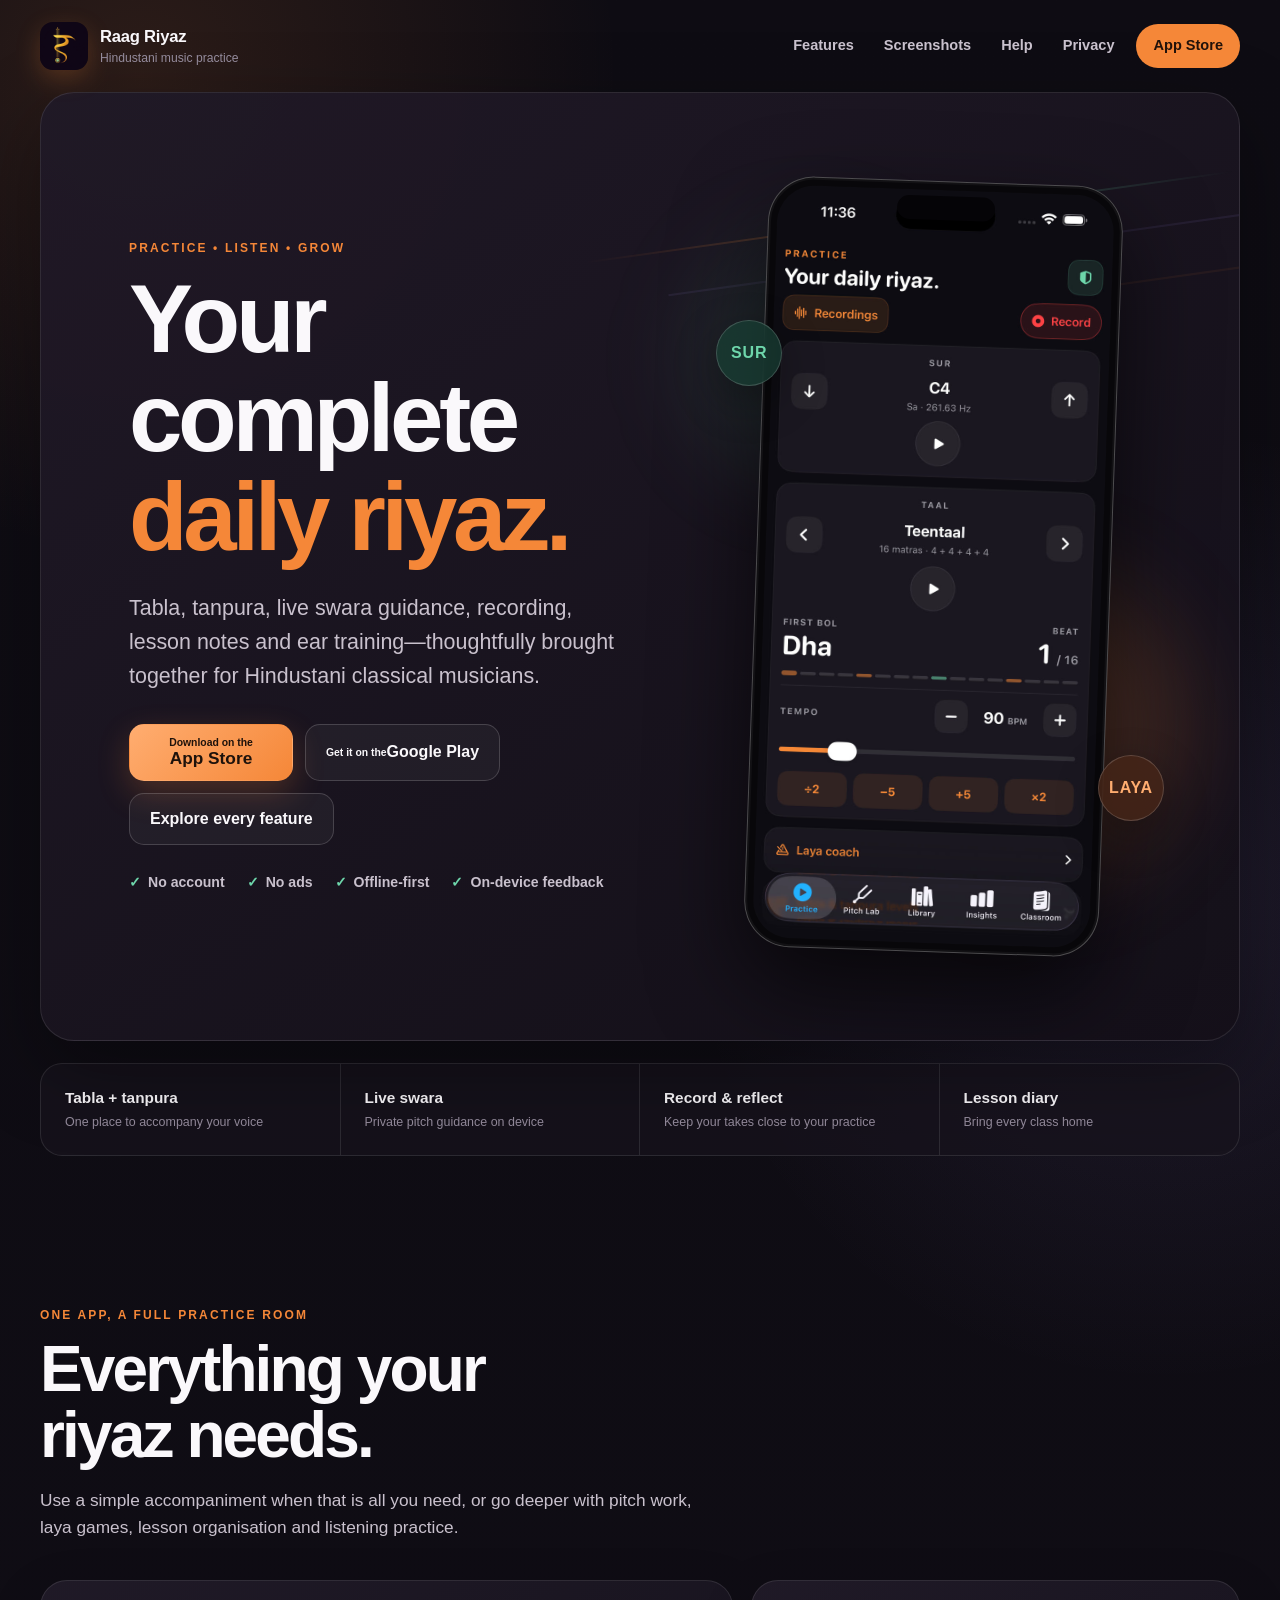
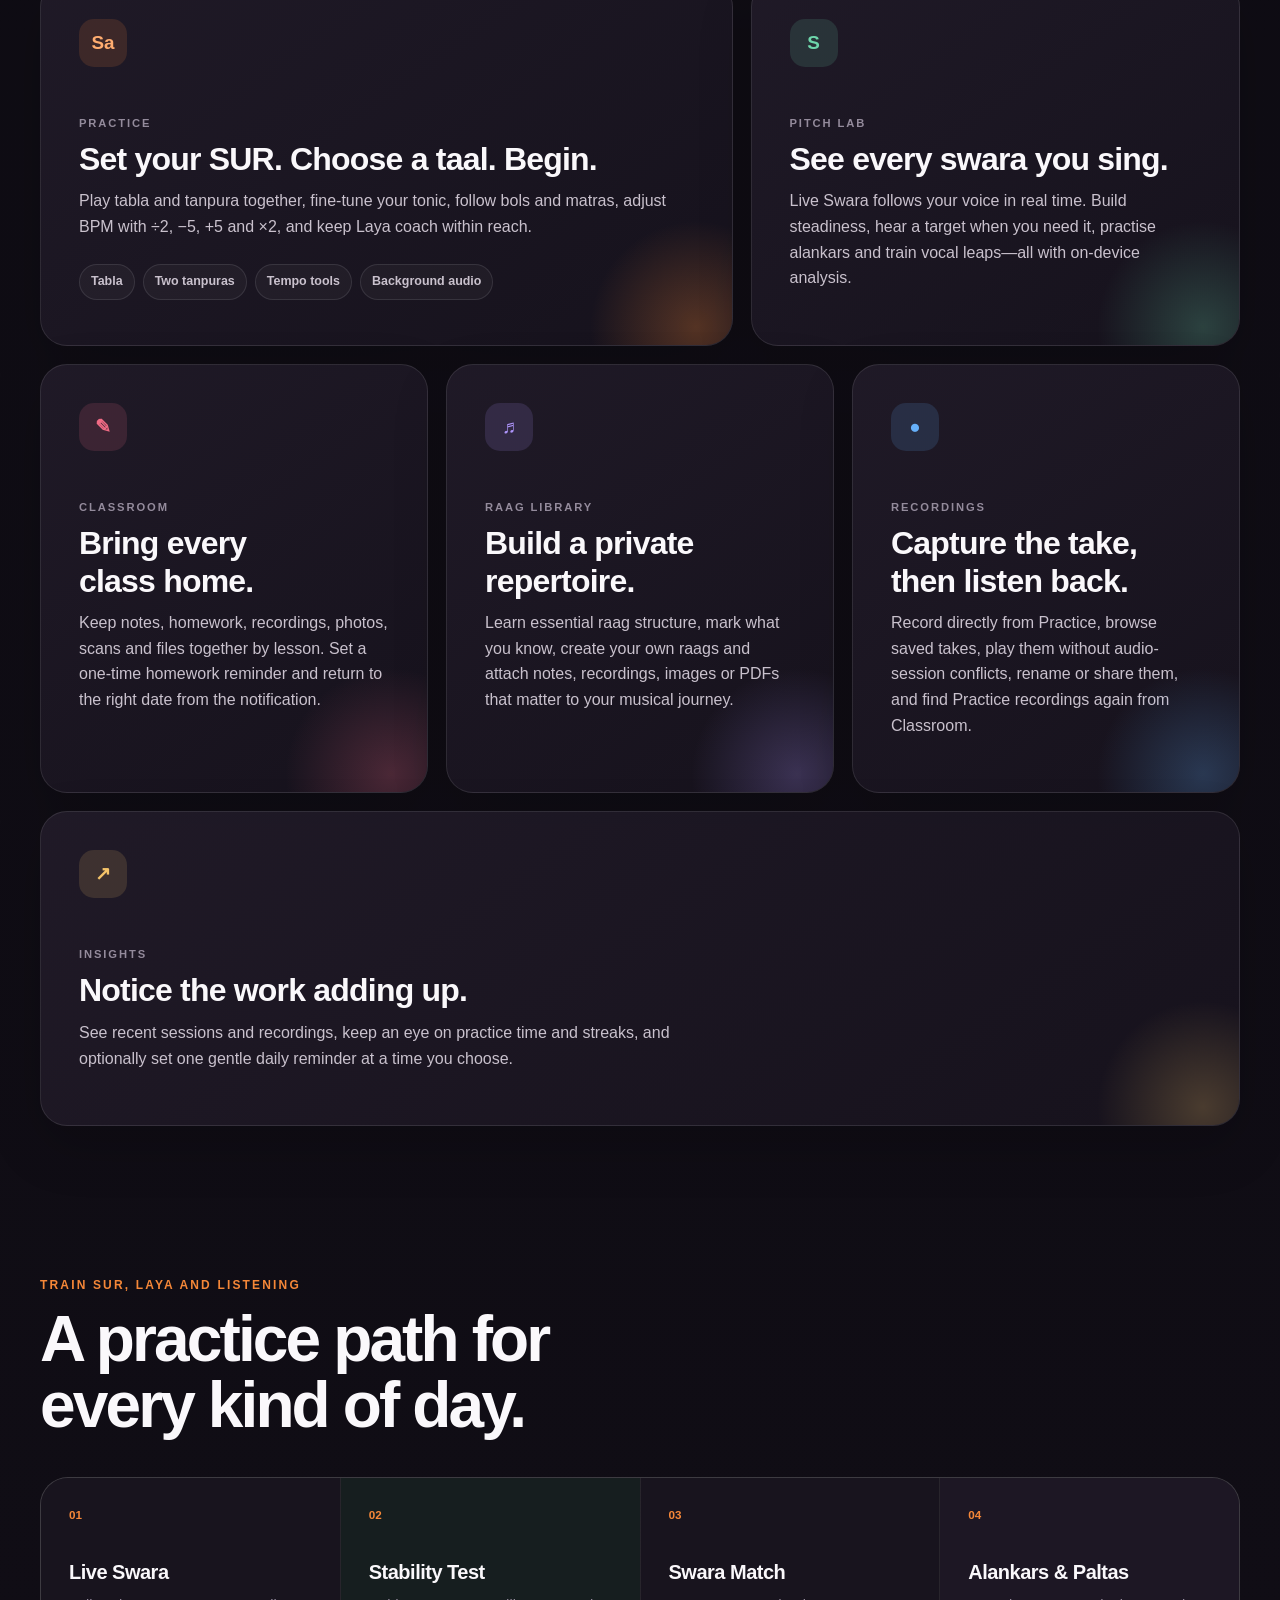
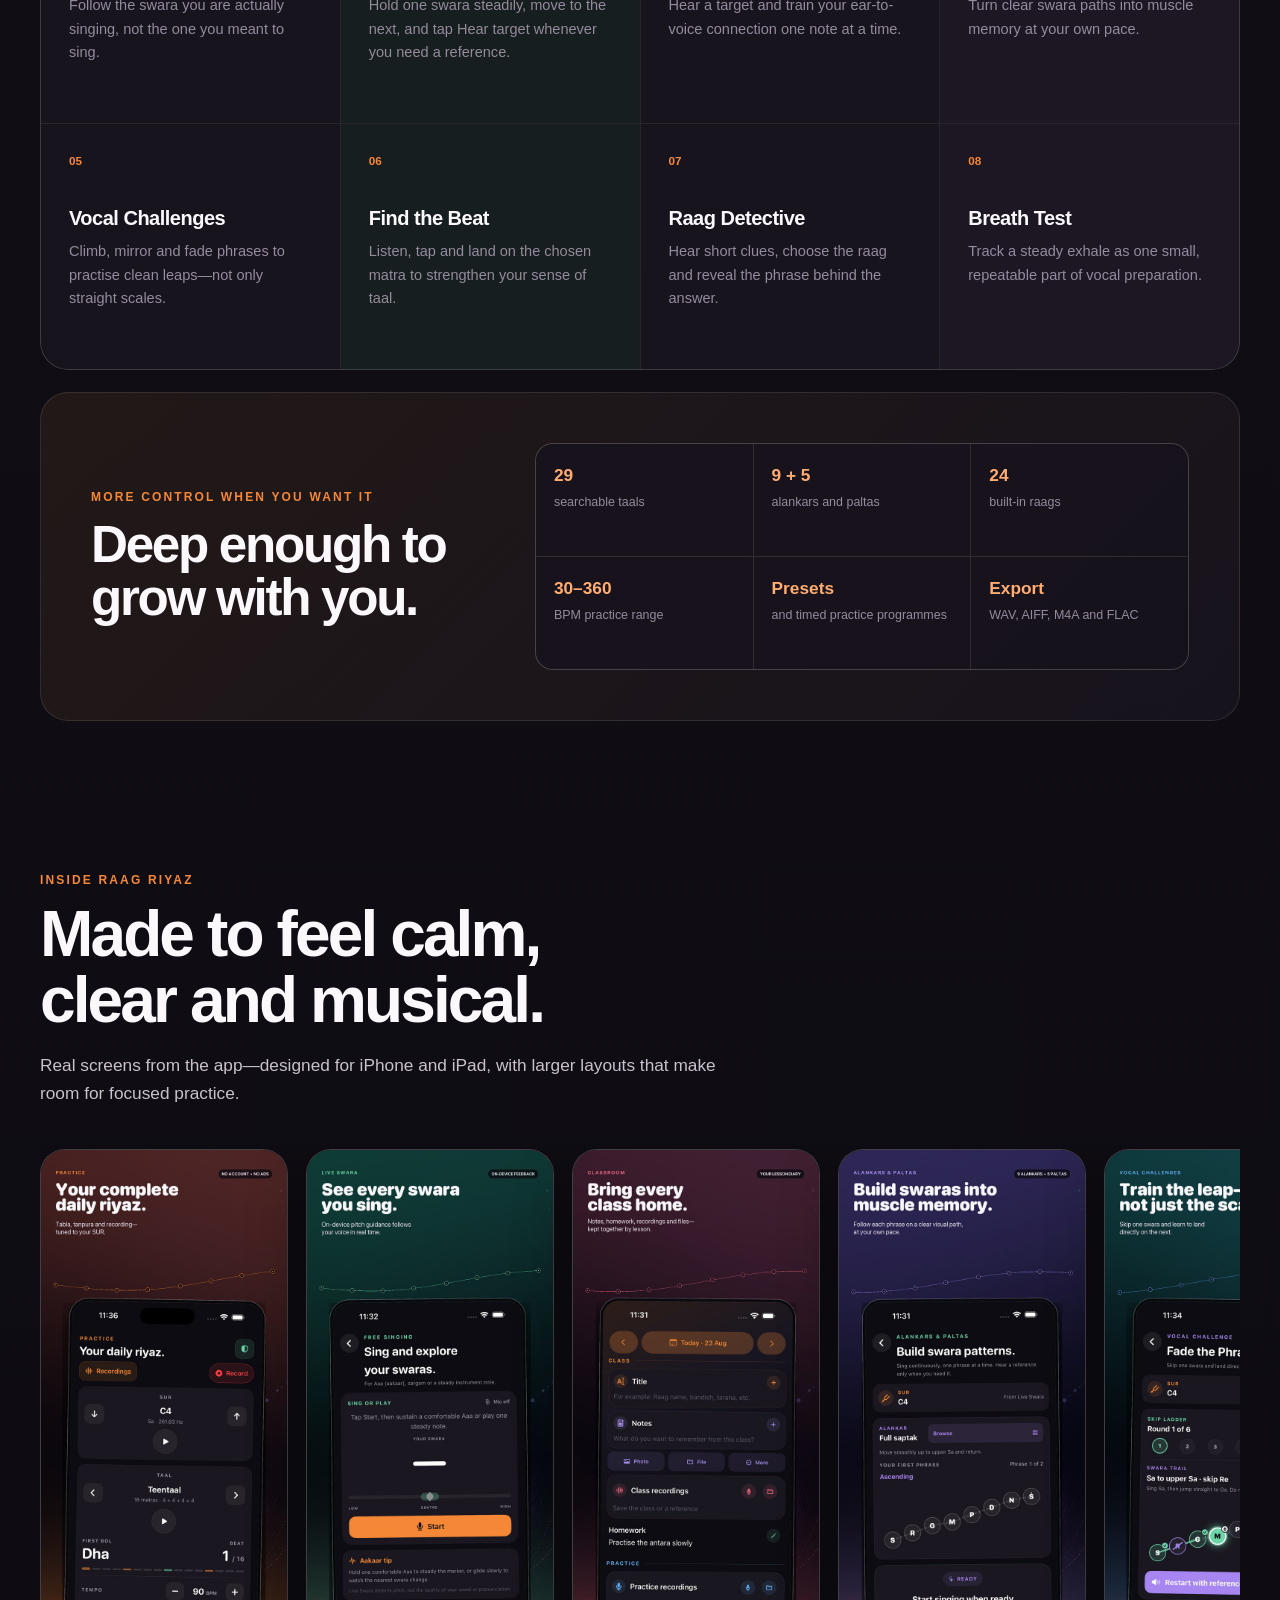
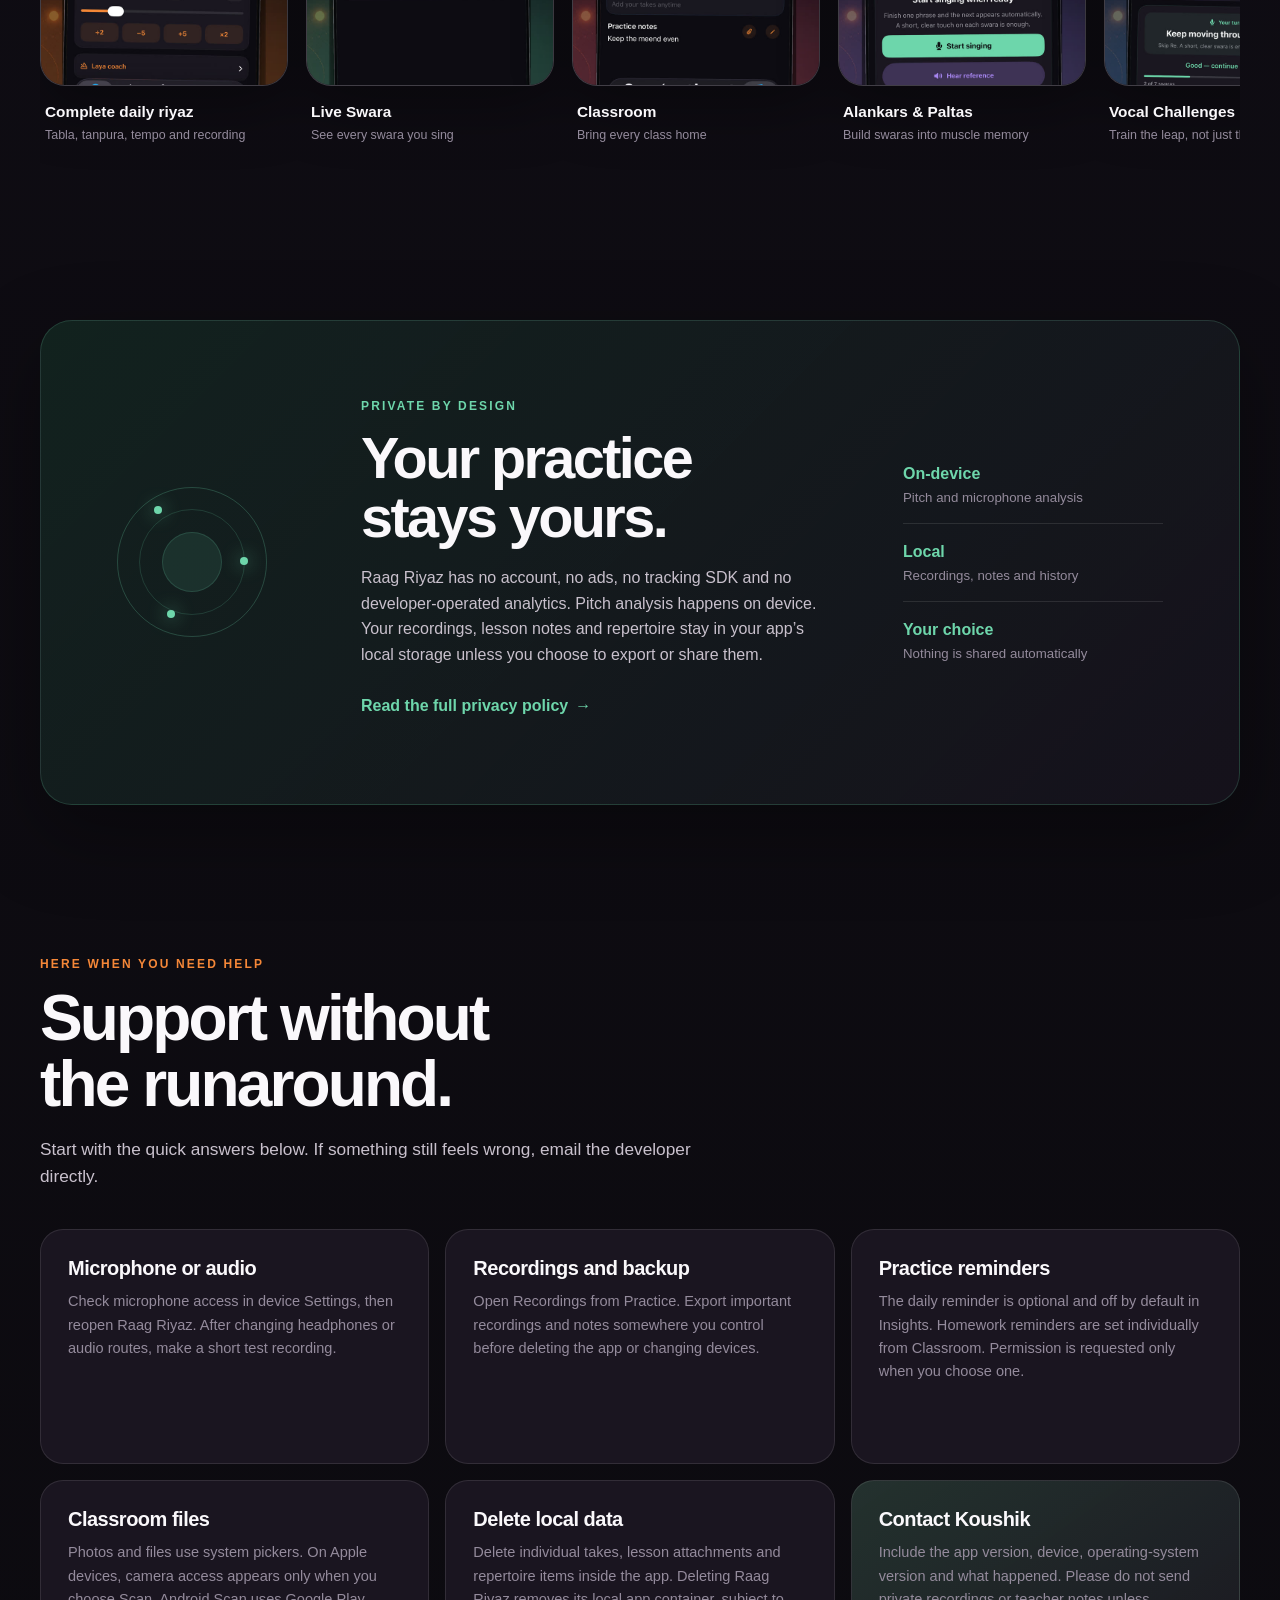
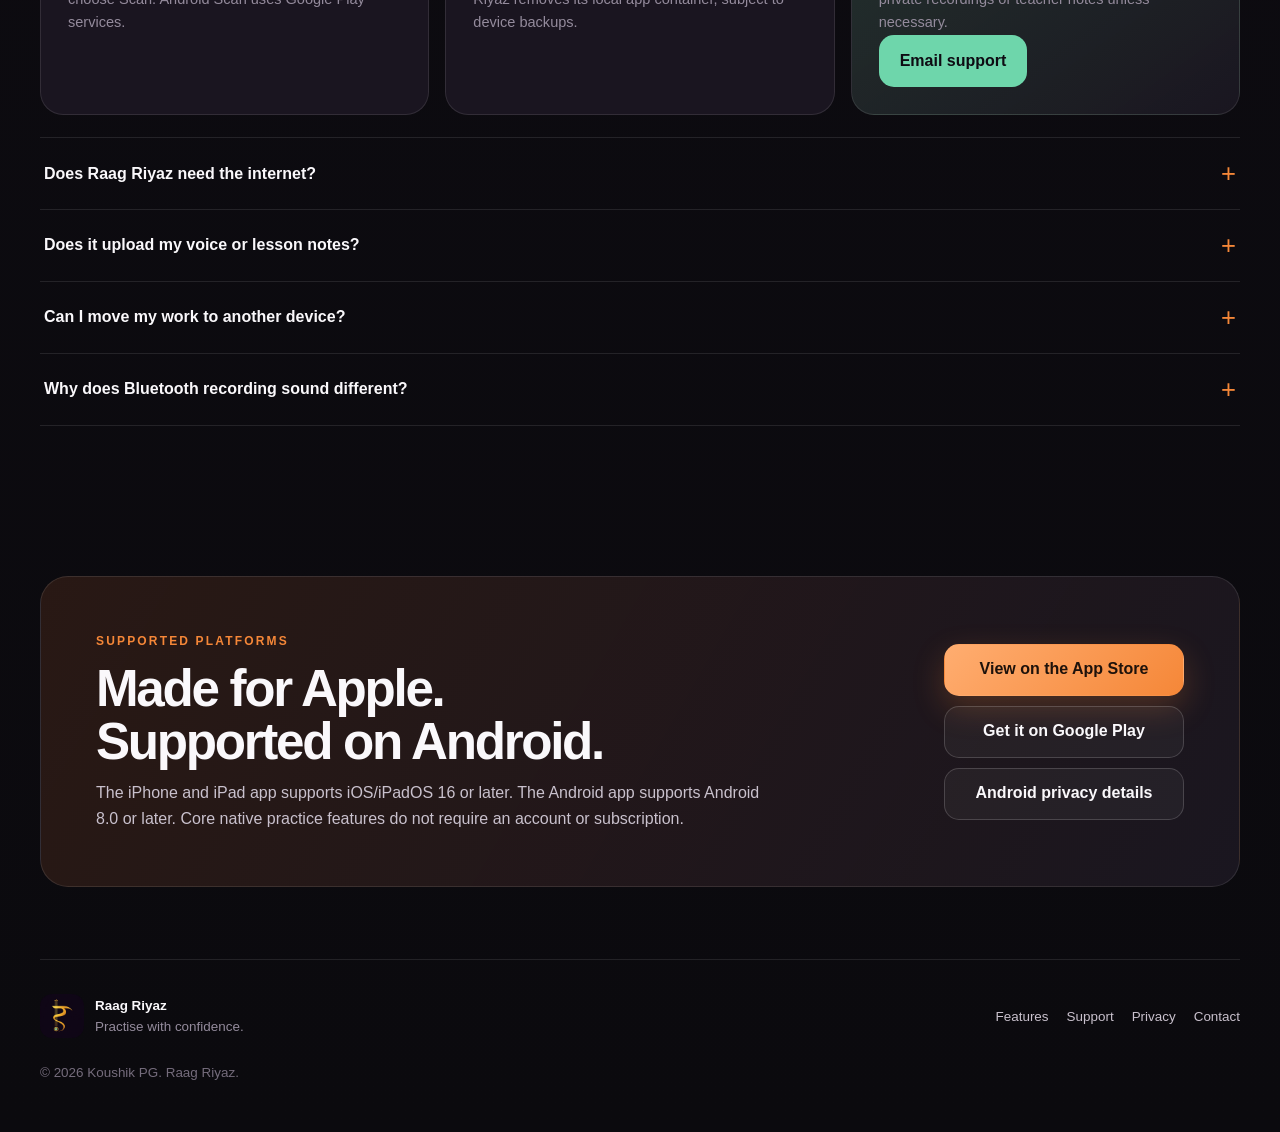
==== commit e100eb14: "Add Google Play download links to homepage" ====
--- a/index.html
+++ b/index.html
@@ -68,6 +68,10 @@
             <span class="button-kicker">Download on the</span>
             <strong>App Store</strong>
           </a>
+          <a class="button secondary" href="https://play.google.com/store/apps/details?id=com.koushikpg.avartan&amp;hl=en_IN">
+            <span class="button-kicker">Get it on the</span>
+            <strong>Google Play</strong>
+          </a>
           <a class="button secondary" href="#features">Explore every feature</a>
         </div>
         <ul class="trust-list" aria-label="Raag Riyaz principles">
@@ -280,6 +284,7 @@
       </div>
       <div class="platform-actions">
         <a class="button primary" href="https://apps.apple.com/app/id6798105423">View on the App Store</a>
+        <a class="button secondary" href="https://play.google.com/store/apps/details?id=com.koushikpg.avartan&amp;hl=en_IN">Get it on Google Play</a>
         <a class="button secondary" href="privacy.html#android">Android privacy details</a>
       </div>
     </section>
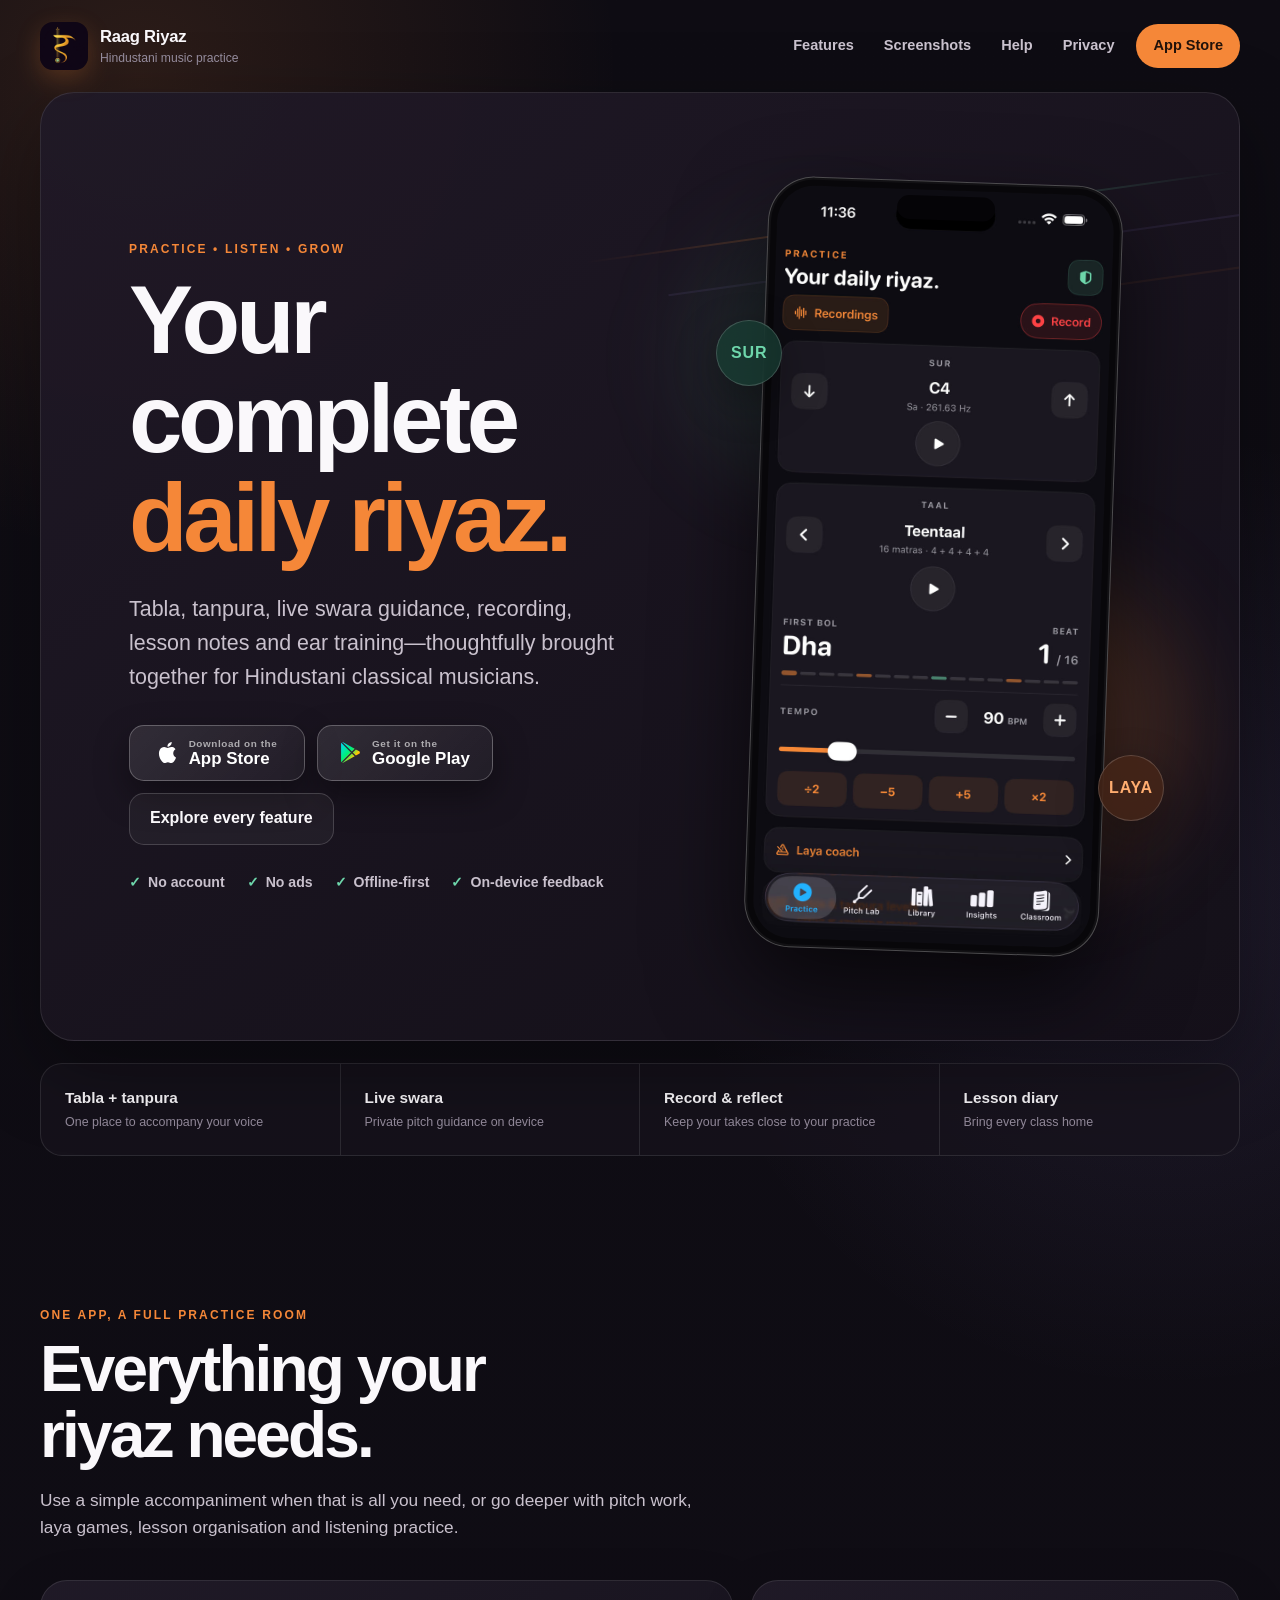
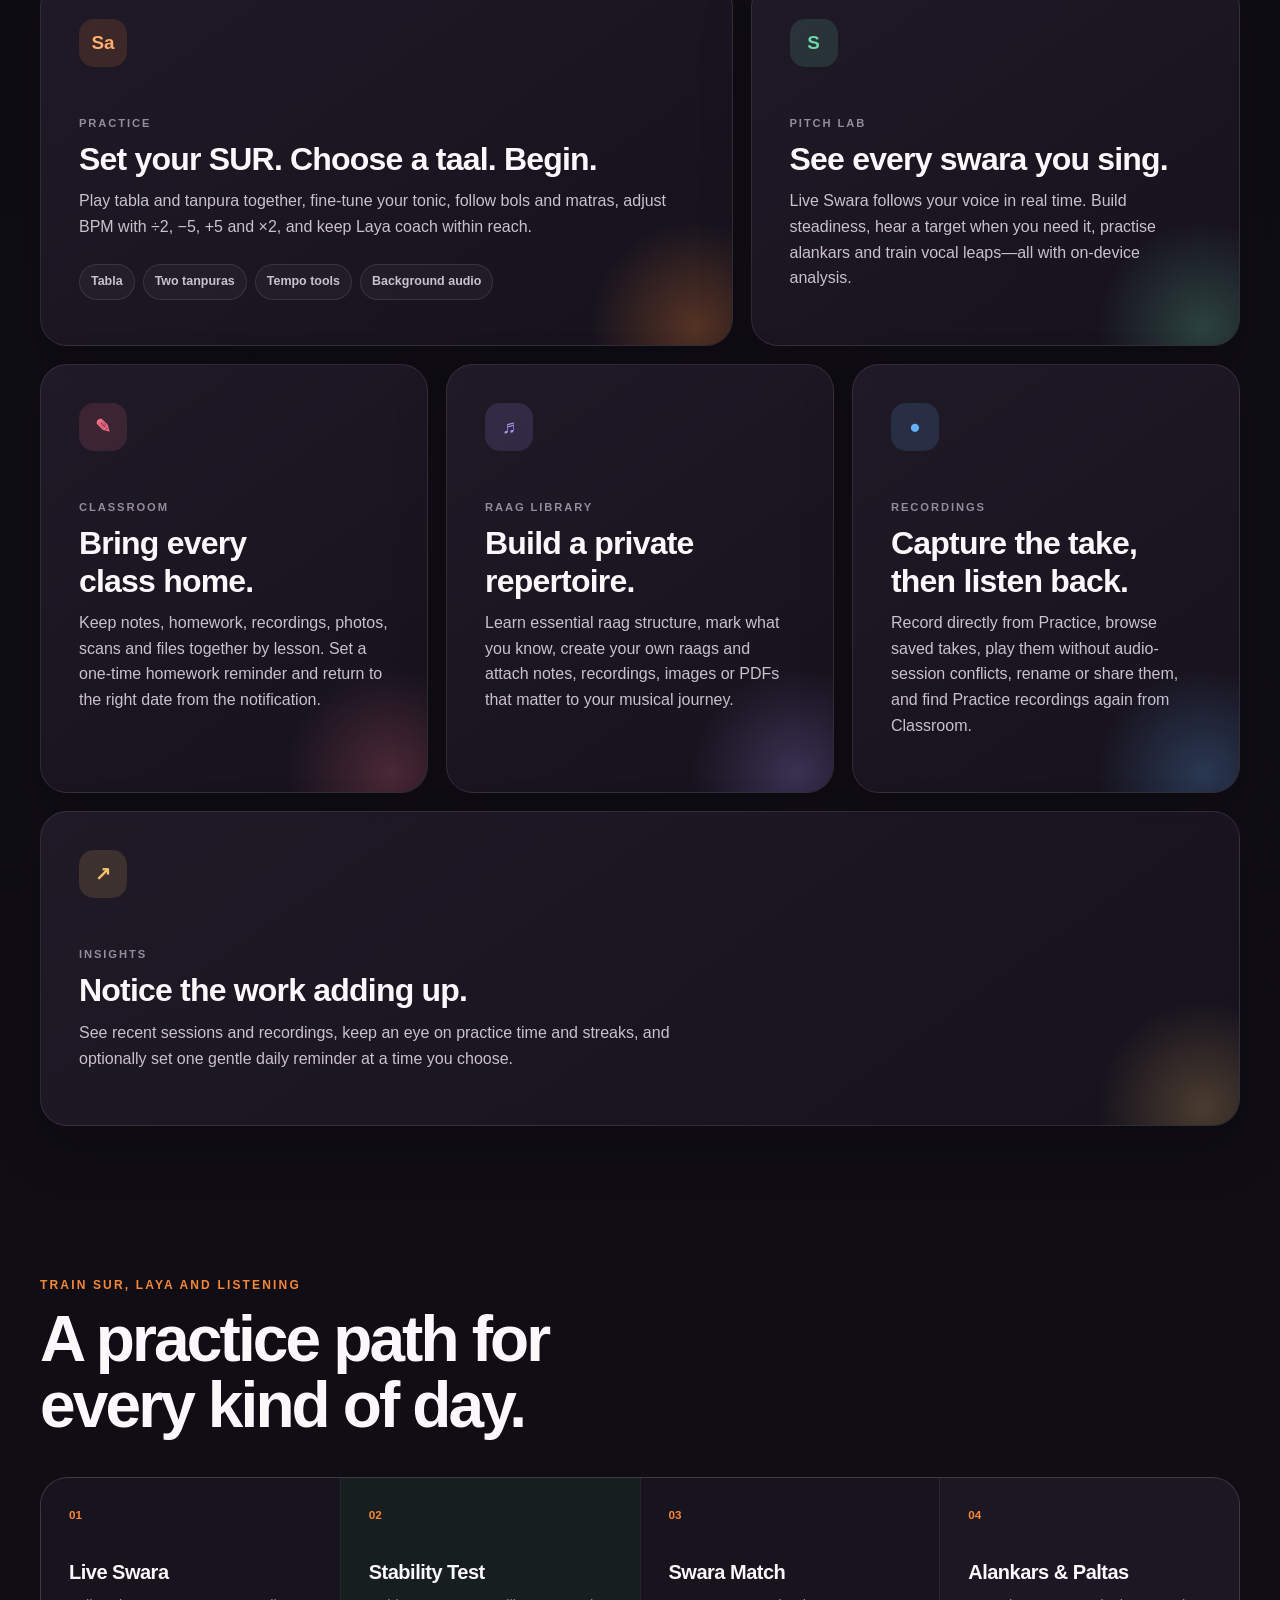
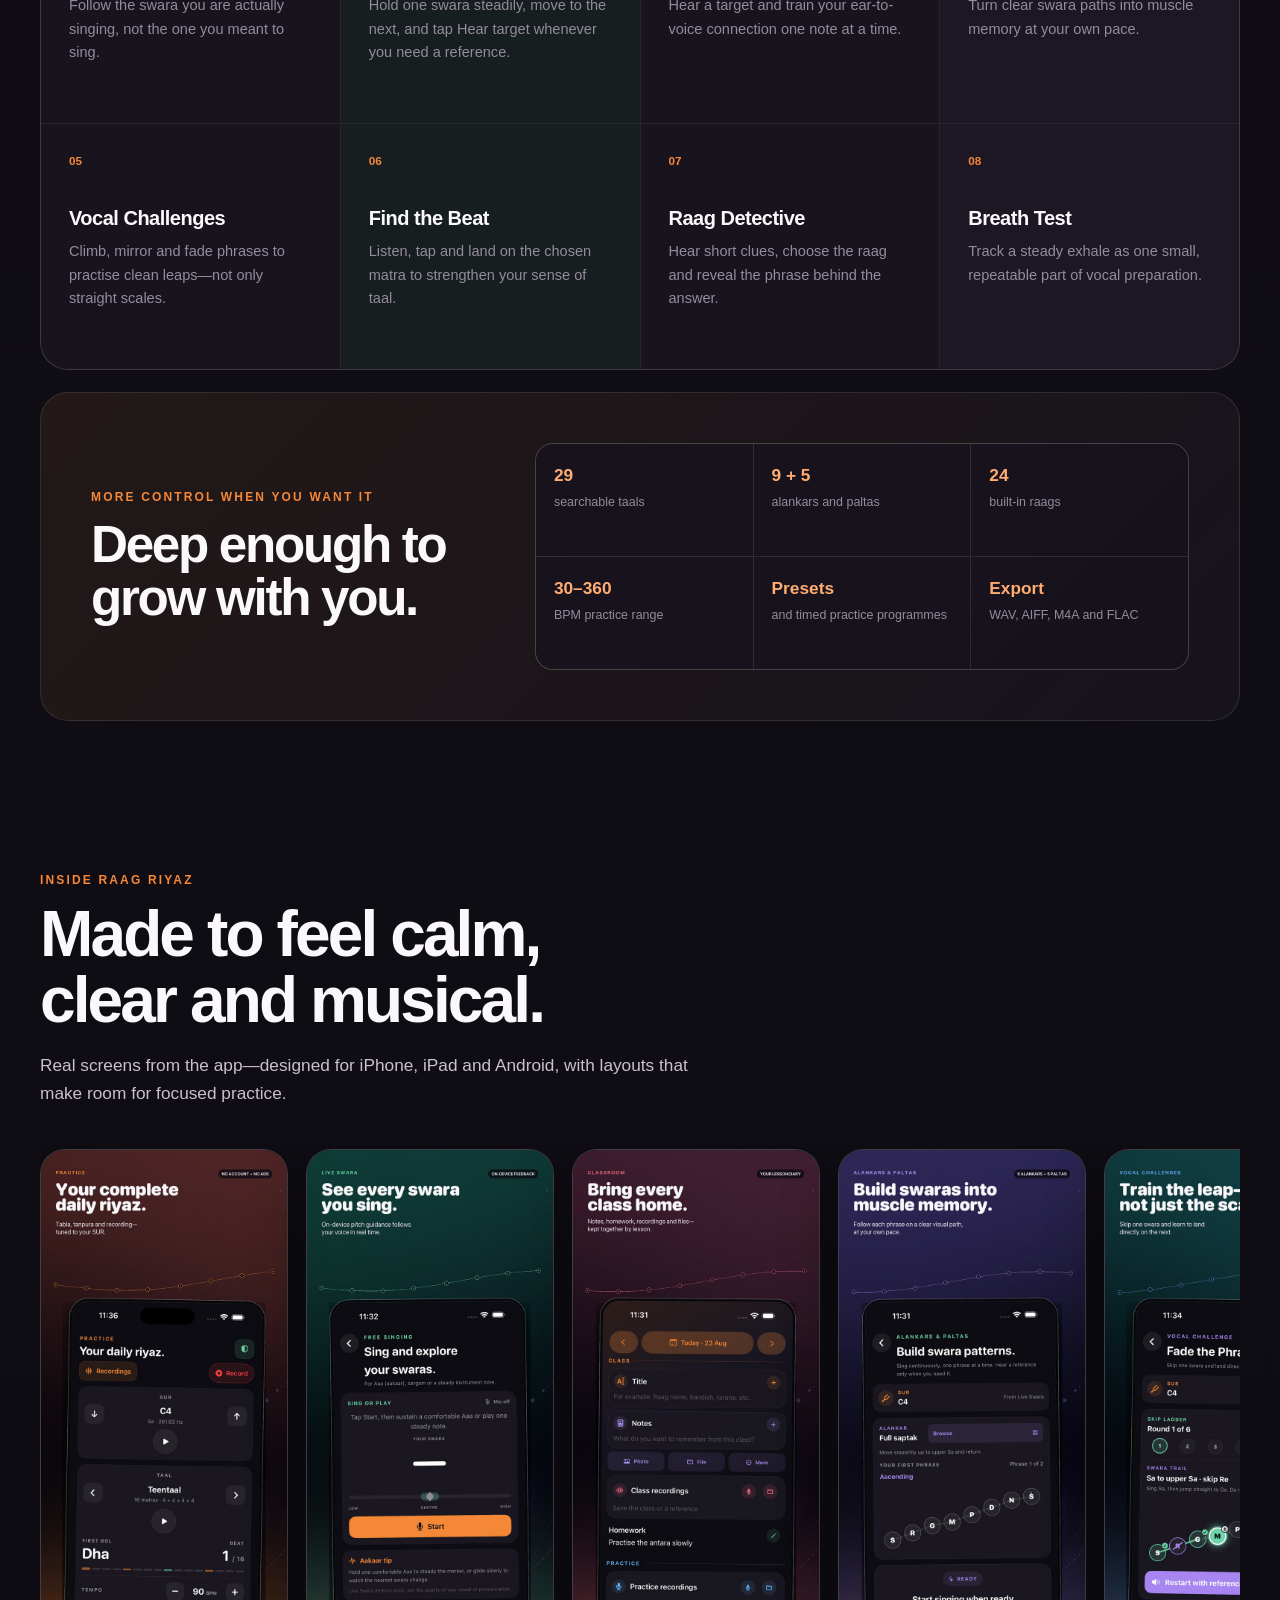
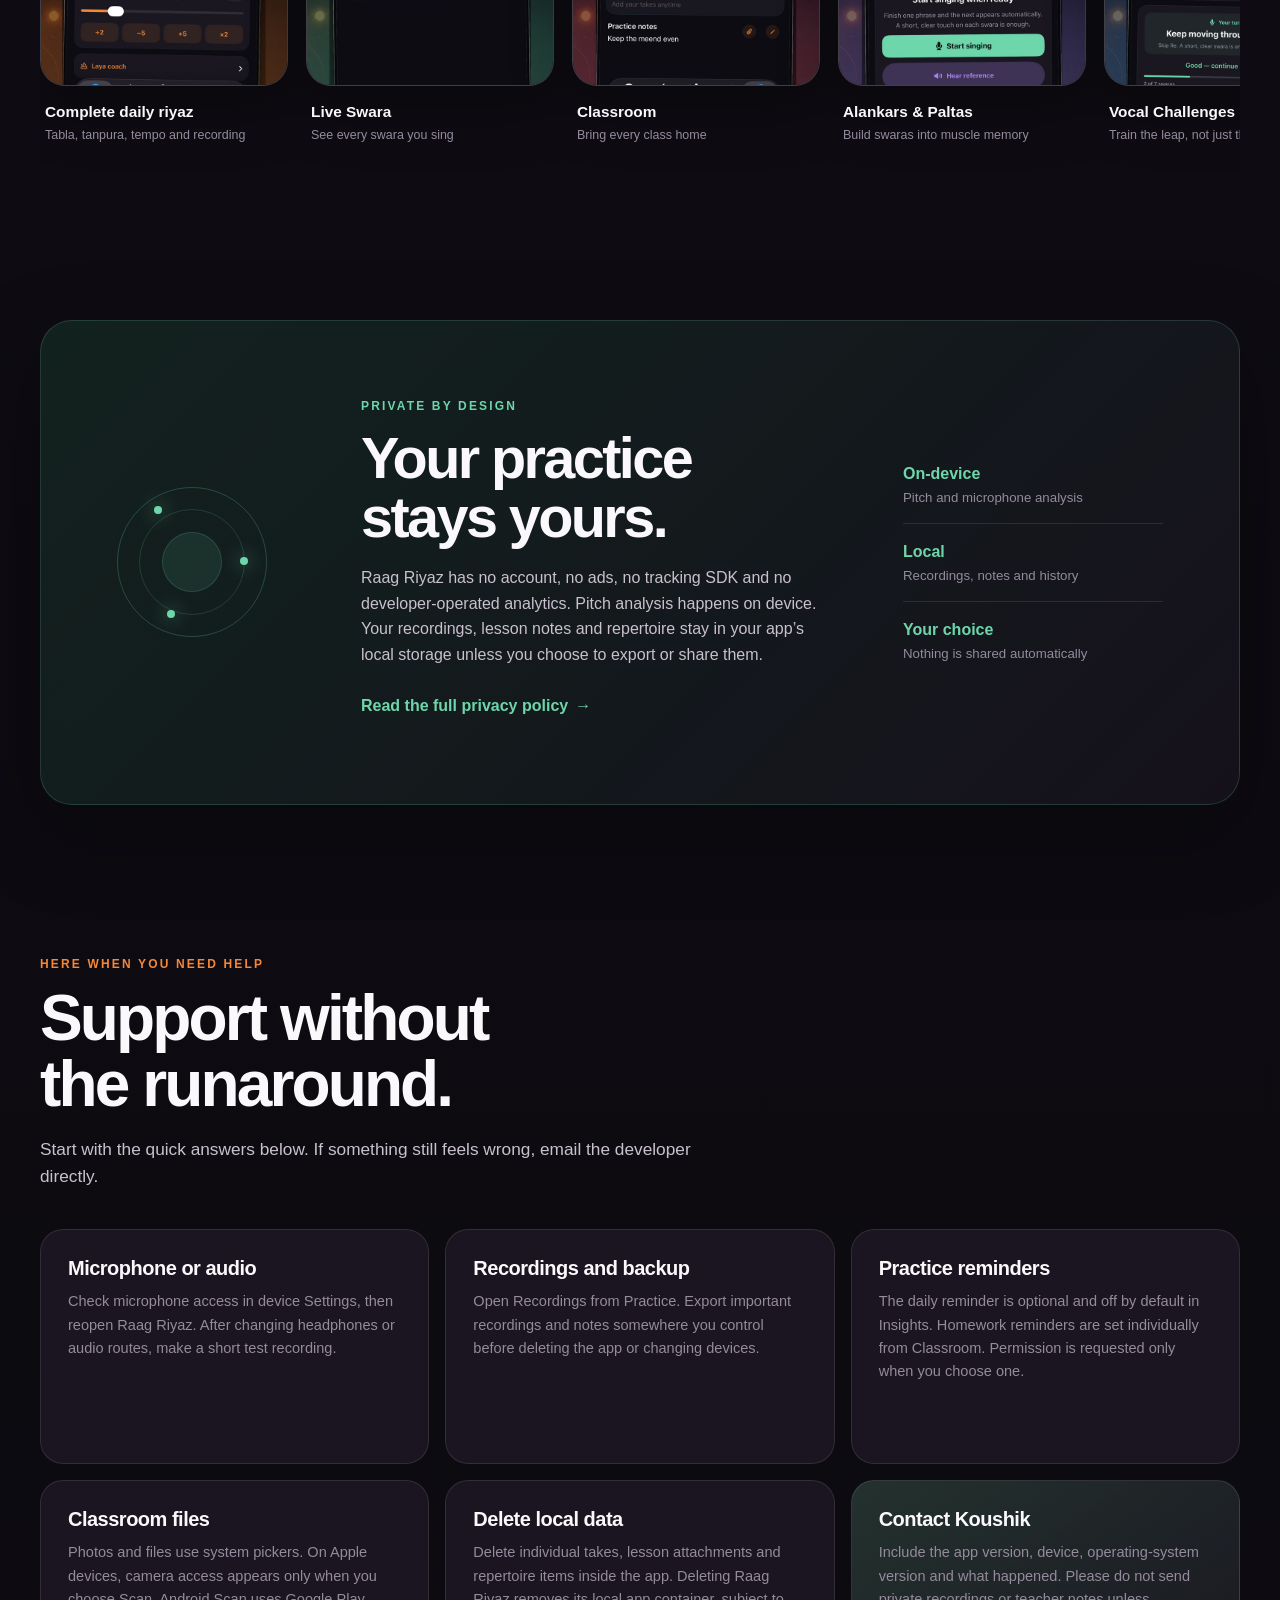
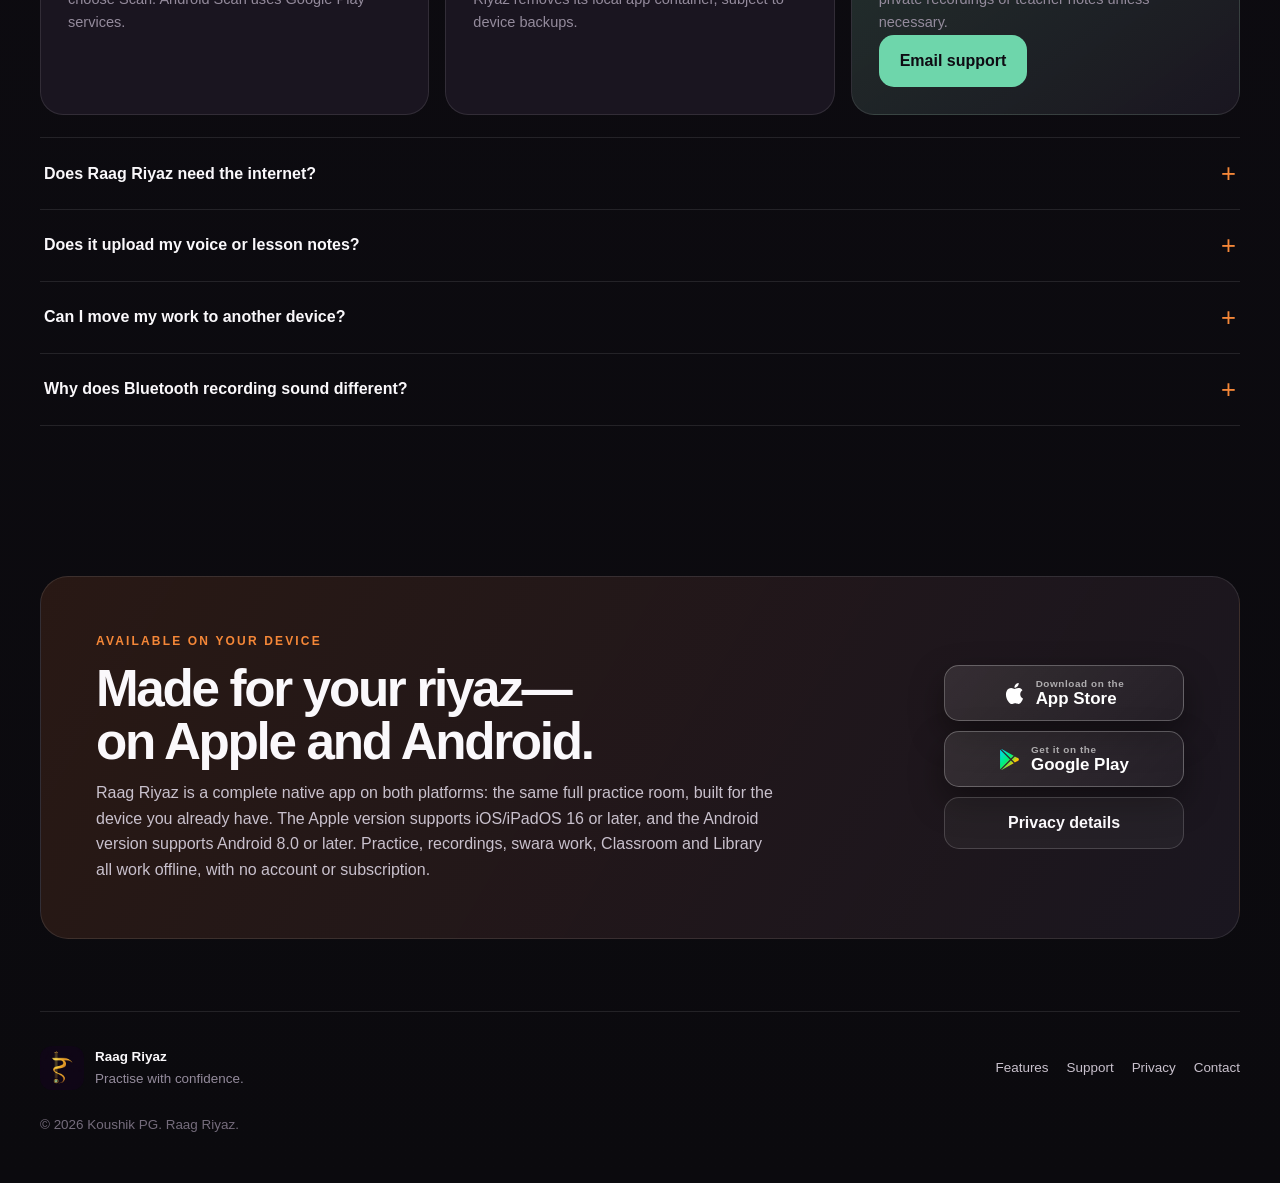
==== commit 79e08db7: "Position Raag Riyaz for both platforms with proper store badges - Rename platforms section: "Made fo" ====
--- a/index.html
+++ b/index.html
@@ -64,13 +64,13 @@
         <h1 id="hero-title">Your complete<br><span>daily riyaz.</span></h1>
         <p class="lede">Tabla, tanpura, live swara guidance, recording, lesson notes and ear training—thoughtfully brought together for Hindustani classical musicians.</p>
         <div class="hero-actions">
-          <a class="button primary" href="https://apps.apple.com/app/id6798105423">
-            <span class="button-kicker">Download on the</span>
-            <strong>App Store</strong>
+          <a class="button store" href="https://apps.apple.com/app/id6798105423">
+            <svg class="store-logo" viewBox="0 0 24 24" aria-hidden="true" focusable="false"><path fill="currentColor" d="M12.152 6.896c-.948 0-2.415-1.078-3.96-1.04-2.04.027-3.91 1.183-4.961 3.014-2.117 3.675-.546 9.103 1.519 12.09 1.013 1.454 2.208 3.09 3.792 3.039 1.52-.065 2.09-.987 3.935-.987 1.831 0 2.35.987 3.96.948 1.637-.026 2.676-1.48 3.676-2.948 1.156-1.688 1.636-3.325 1.662-3.415-.039-.013-3.182-1.221-3.22-4.857-.026-3.04 2.48-4.494 2.597-4.559-1.429-2.09-3.623-2.324-4.39-2.376-2-.156-3.675 1.09-4.61 1.09zM15.53 3.83c.843-1.012 1.4-2.427 1.245-3.83-1.207.052-2.662.805-3.532 1.818-.78.896-1.454 2.338-1.273 3.714 1.338.104 2.715-.688 3.559-1.701"/></svg>
+            <span class="store-copy"><span class="button-kicker">Download on the</span><strong>App Store</strong></span>
           </a>
-          <a class="button secondary" href="https://play.google.com/store/apps/details?id=com.koushikpg.avartan&amp;hl=en_IN">
-            <span class="button-kicker">Get it on the</span>
-            <strong>Google Play</strong>
+          <a class="button store" href="https://play.google.com/store/apps/details?id=com.koushikpg.avartan&amp;hl=en_IN">
+            <svg class="store-logo" viewBox="0 0 24 24" aria-hidden="true" focusable="false"><defs><linearGradient id="play-gradient-hero" x1="0" y1="0" x2="1" y2="1"><stop offset="0" stop-color="#00d7fe"/><stop offset="0.45" stop-color="#00f076"/><stop offset="0.7" stop-color="#ffc900"/><stop offset="1" stop-color="#ff3a44"/></linearGradient></defs><path fill="url(#play-gradient-hero)" d="M22.018 13.298l-3.919 2.218-3.515-3.493 3.543-3.521 3.891 2.202a1.49 1.49 0 0 1 0 2.594zM1.337.924a1.486 1.486 0 0 0-.112.568v21.017c0 .217.045.419.124.6l11.155-11.087L1.337.924zm12.207 10.065l3.258-3.238L3.45.195a1.466 1.466 0 0 0-.946-.179l11.04 10.973zm0 2.067l-11 10.933c.298.036.612-.016.906-.183l13.324-7.54-3.23-3.21z"/></svg>
+            <span class="store-copy"><span class="button-kicker">Get it on the</span><strong>Google Play</strong></span>
           </a>
           <a class="button secondary" href="#features">Explore every feature</a>
         </div>
@@ -191,7 +191,7 @@
       <div class="section-heading">
         <p class="eyebrow">INSIDE RAAG RIYAZ</p>
         <h2 id="screenshots-title">Made to feel calm, clear and musical.</h2>
-        <p>Real screens from the app—designed for iPhone and iPad, with larger layouts that make room for focused practice.</p>
+        <p>Real screens from the app—designed for iPhone, iPad and Android, with layouts that make room for focused practice.</p>
       </div>
 
       <div class="screenshot-gallery">
@@ -259,7 +259,7 @@
       <div class="faq-list">
         <details>
           <summary>Does Raag Riyaz need the internet?</summary>
-          <p>Core practice, recordings, pitch exercises, Classroom, Library and Insights are designed to work offline. Optional YouTube lessons, the fundraiser and App Store actions open external services and need a connection.</p>
+          <p>Core practice, recordings, pitch exercises, Classroom, Library and Insights are designed to work offline. Optional YouTube lessons, the fundraiser and store actions open external services and need a connection.</p>
         </details>
         <details>
           <summary>Does it upload my voice or lesson notes?</summary>
@@ -278,14 +278,20 @@
 
     <section class="platform-card" aria-labelledby="platform-title">
       <div>
-        <p class="eyebrow">SUPPORTED PLATFORMS</p>
-        <h2 id="platform-title">Made for Apple. Supported on Android.</h2>
-        <p>The iPhone and iPad app supports iOS/iPadOS 16 or later. The Android app supports Android 8.0 or later. Core native practice features do not require an account or subscription.</p>
+        <p class="eyebrow">AVAILABLE ON YOUR DEVICE</p>
+        <h2 id="platform-title">Made for your riyaz—on Apple and Android.</h2>
+        <p>Raag Riyaz is a complete native app on both platforms: the same full practice room, built for the device you already have. The Apple version supports iOS/iPadOS 16 or later, and the Android version supports Android 8.0 or later. Practice, recordings, swara work, Classroom and Library all work offline, with no account or subscription.</p>
       </div>
       <div class="platform-actions">
-        <a class="button primary" href="https://apps.apple.com/app/id6798105423">View on the App Store</a>
-        <a class="button secondary" href="https://play.google.com/store/apps/details?id=com.koushikpg.avartan&amp;hl=en_IN">Get it on Google Play</a>
-        <a class="button secondary" href="privacy.html#android">Android privacy details</a>
+        <a class="button store" href="https://apps.apple.com/app/id6798105423">
+          <svg class="store-logo" viewBox="0 0 24 24" aria-hidden="true" focusable="false"><path fill="currentColor" d="M12.152 6.896c-.948 0-2.415-1.078-3.96-1.04-2.04.027-3.91 1.183-4.961 3.014-2.117 3.675-.546 9.103 1.519 12.09 1.013 1.454 2.208 3.09 3.792 3.039 1.52-.065 2.09-.987 3.935-.987 1.831 0 2.35.987 3.96.948 1.637-.026 2.676-1.48 3.676-2.948 1.156-1.688 1.636-3.325 1.662-3.415-.039-.013-3.182-1.221-3.22-4.857-.026-3.04 2.48-4.494 2.597-4.559-1.429-2.09-3.623-2.324-4.39-2.376-2-.156-3.675 1.09-4.61 1.09zM15.53 3.83c.843-1.012 1.4-2.427 1.245-3.83-1.207.052-2.662.805-3.532 1.818-.78.896-1.454 2.338-1.273 3.714 1.338.104 2.715-.688 3.559-1.701"/></svg>
+          <span class="store-copy"><span class="button-kicker">Download on the</span><strong>App Store</strong></span>
+        </a>
+        <a class="button store" href="https://play.google.com/store/apps/details?id=com.koushikpg.avartan&amp;hl=en_IN">
+          <svg class="store-logo" viewBox="0 0 24 24" aria-hidden="true" focusable="false"><defs><linearGradient id="play-gradient-platform" x1="0" y1="0" x2="1" y2="1"><stop offset="0" stop-color="#00d7fe"/><stop offset="0.45" stop-color="#00f076"/><stop offset="0.7" stop-color="#ffc900"/><stop offset="1" stop-color="#ff3a44"/></linearGradient></defs><path fill="url(#play-gradient-platform)" d="M22.018 13.298l-3.919 2.218-3.515-3.493 3.543-3.521 3.891 2.202a1.49 1.49 0 0 1 0 2.594zM1.337.924a1.486 1.486 0 0 0-.112.568v21.017c0 .217.045.419.124.6l11.155-11.087L1.337.924zm12.207 10.065l3.258-3.238L3.45.195a1.466 1.466 0 0 0-.946-.179l11.04 10.973zm0 2.067l-11 10.933c.298.036.612-.016.906-.183l13.324-7.54-3.23-3.21z"/></svg>
+          <span class="store-copy"><span class="button-kicker">Get it on the</span><strong>Google Play</strong></span>
+        </a>
+        <a class="button secondary" href="privacy.html">Privacy details</a>
       </div>
     </section>
   </main>
--- a/styles.css
+++ b/styles.css
@@ -346,6 +346,47 @@
   background: #91e6c3;
 }
 
+.button.store {
+  min-width: 176px;
+  flex-direction: row;
+  gap: 11px;
+  background: linear-gradient(135deg, rgba(255, 255, 255, 0.10), rgba(255, 255, 255, 0.045));
+  border-color: rgba(255, 255, 255, 0.26);
+  color: #fff;
+  box-shadow: 0 14px 34px rgba(0, 0, 0, 0.38);
+}
+
+.button.store:hover {
+  background: linear-gradient(135deg, rgba(255, 255, 255, 0.15), rgba(255, 255, 255, 0.07));
+  border-color: rgba(255, 255, 255, 0.42);
+  color: #fff;
+}
+
+.store-logo {
+  width: 21px;
+  height: 21px;
+  flex: none;
+  display: block;
+}
+
+.store-copy {
+  display: flex;
+  flex-direction: column;
+  align-items: flex-start;
+  line-height: 1.12;
+}
+
+.store-copy .button-kicker {
+  font-size: 0.62rem;
+  letter-spacing: 0.06em;
+  color: rgba(255, 255, 255, 0.62);
+}
+
+.store-copy strong {
+  font-size: 1.06rem;
+  color: #fff;
+}
+
 .trust-list {
   display: flex;
   flex-wrap: wrap;
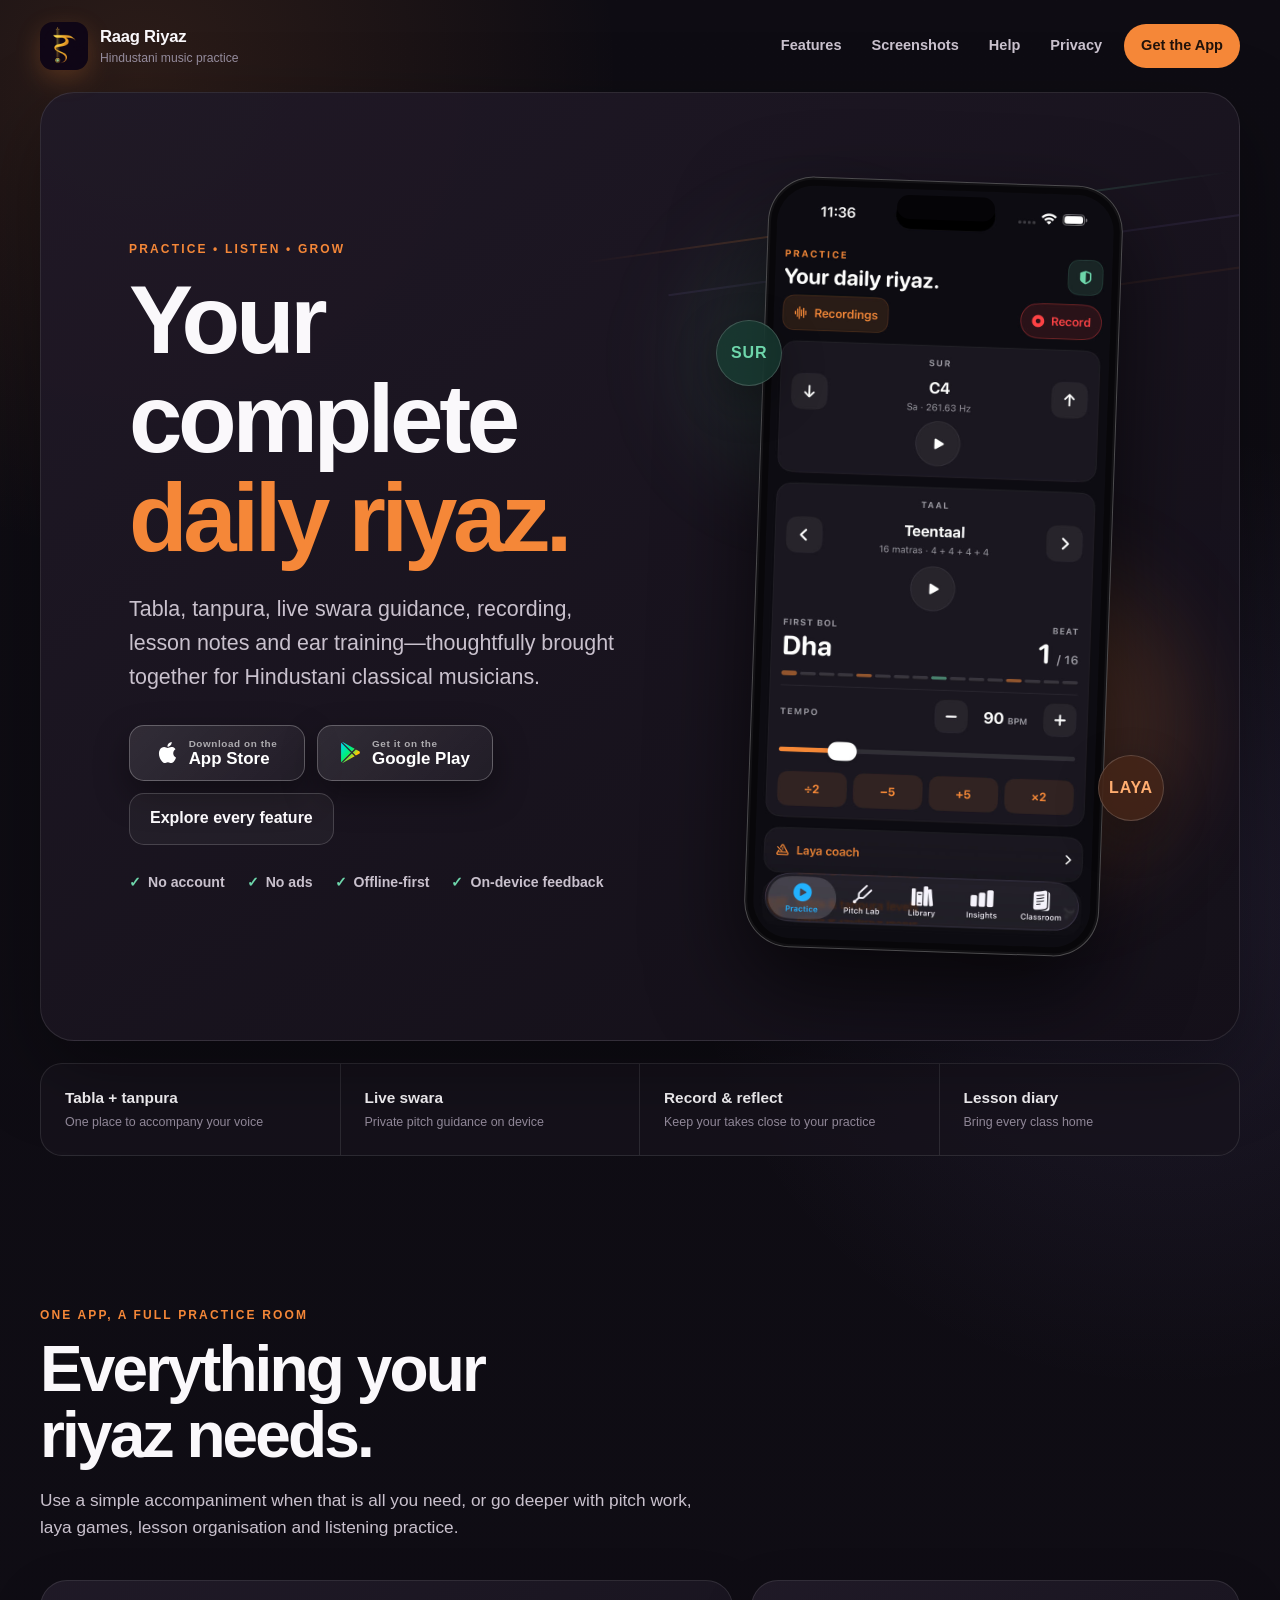
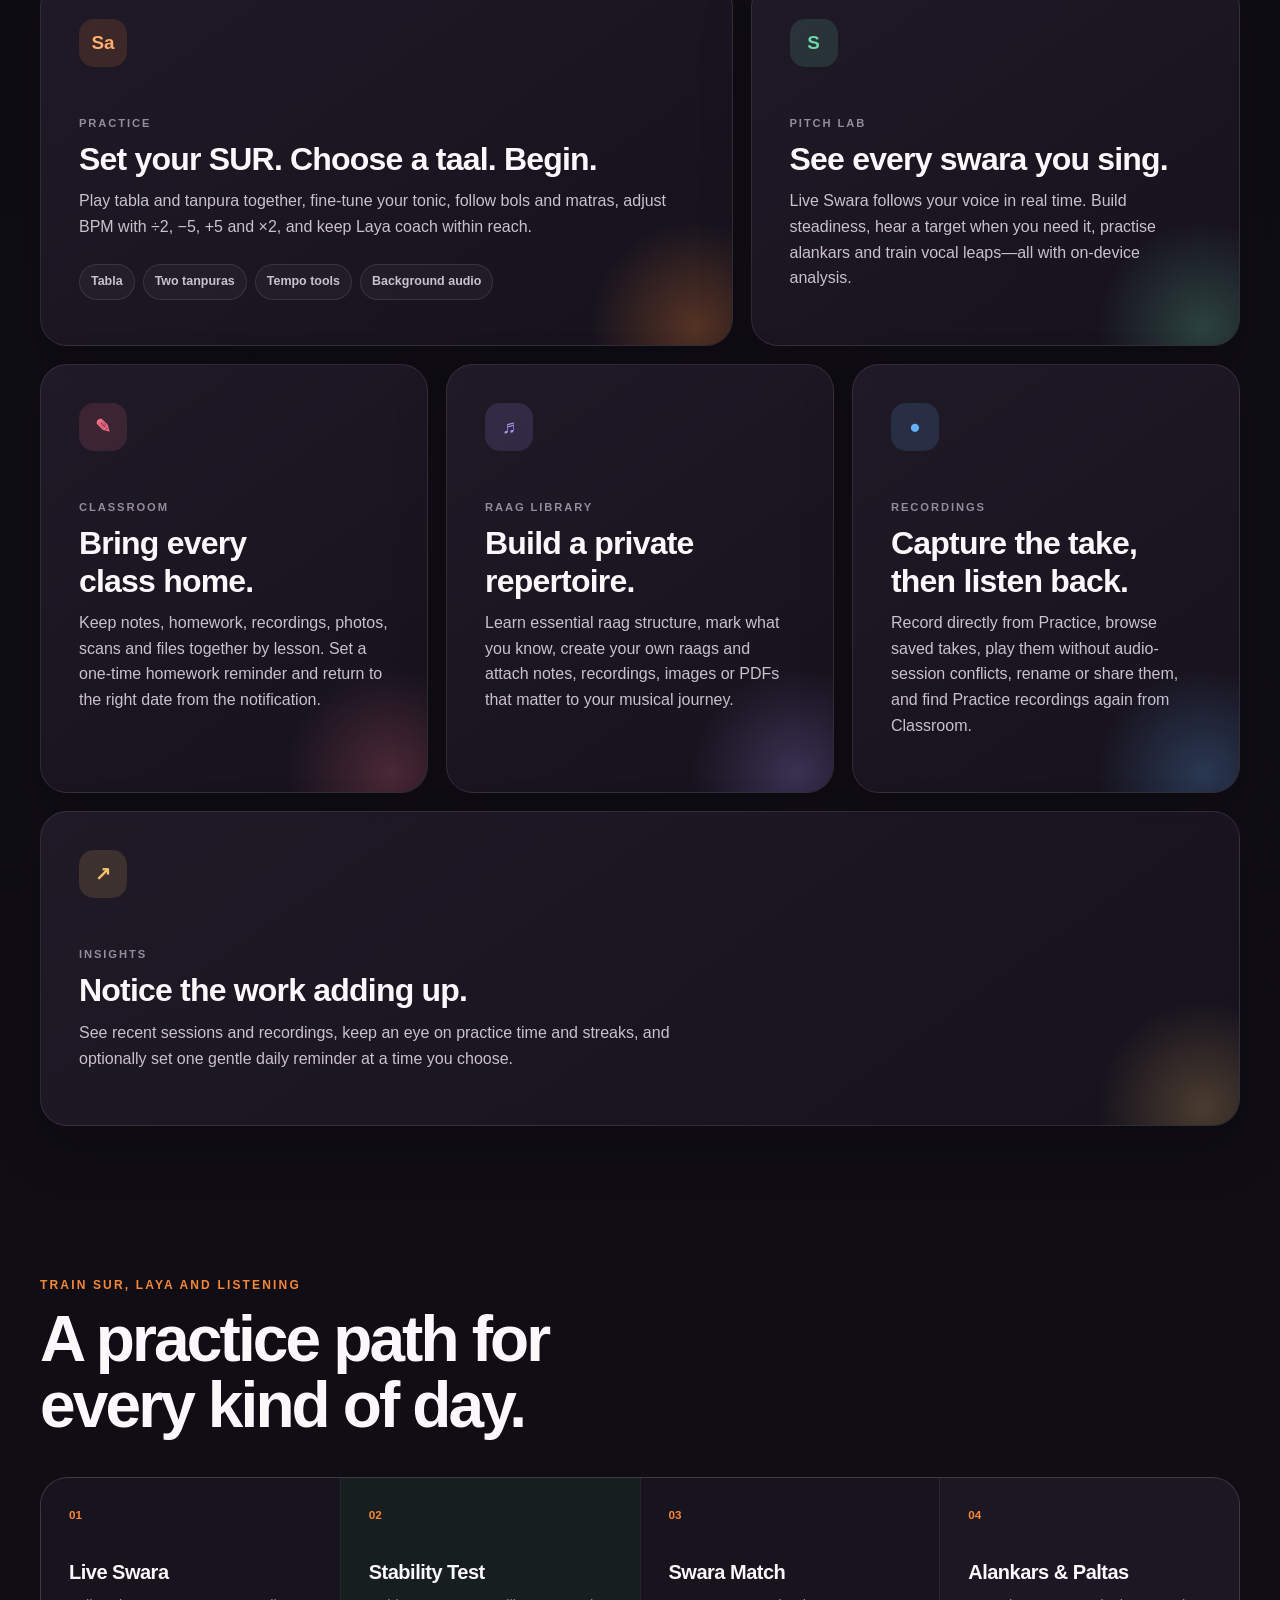
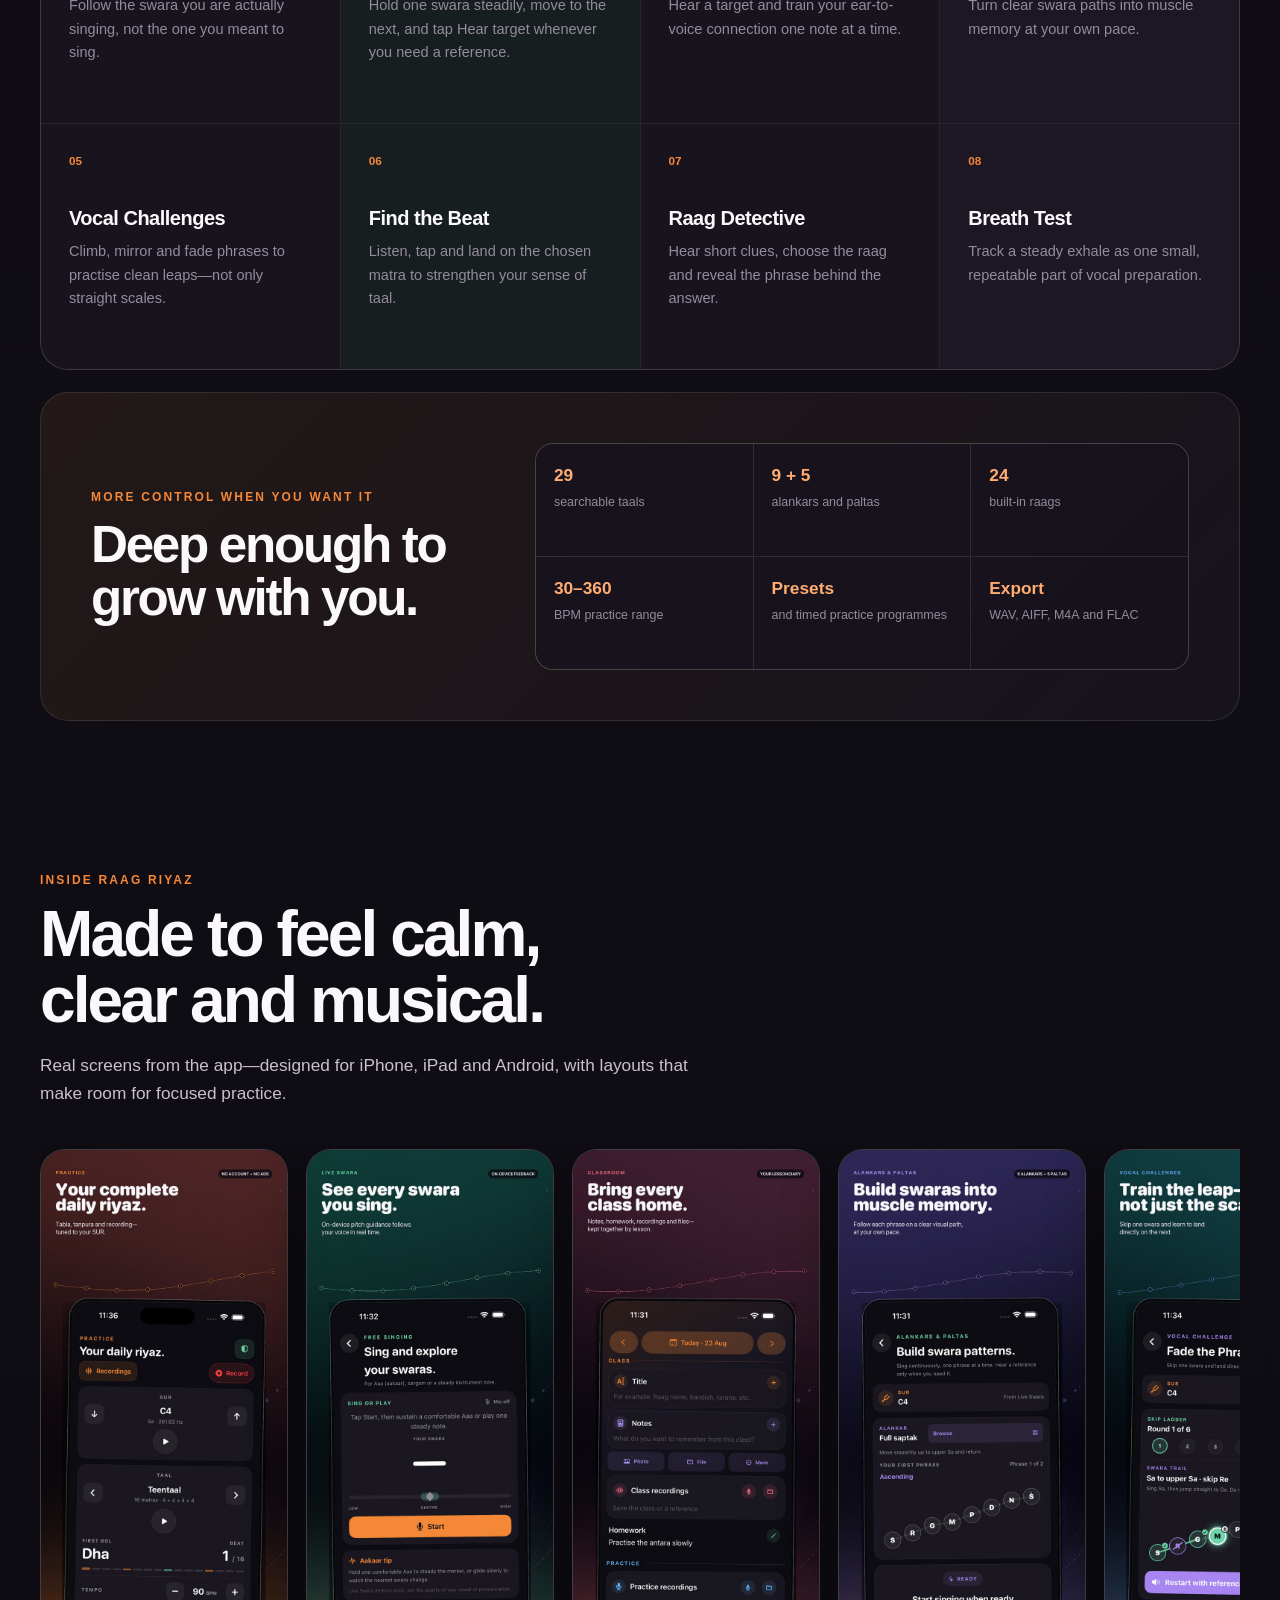
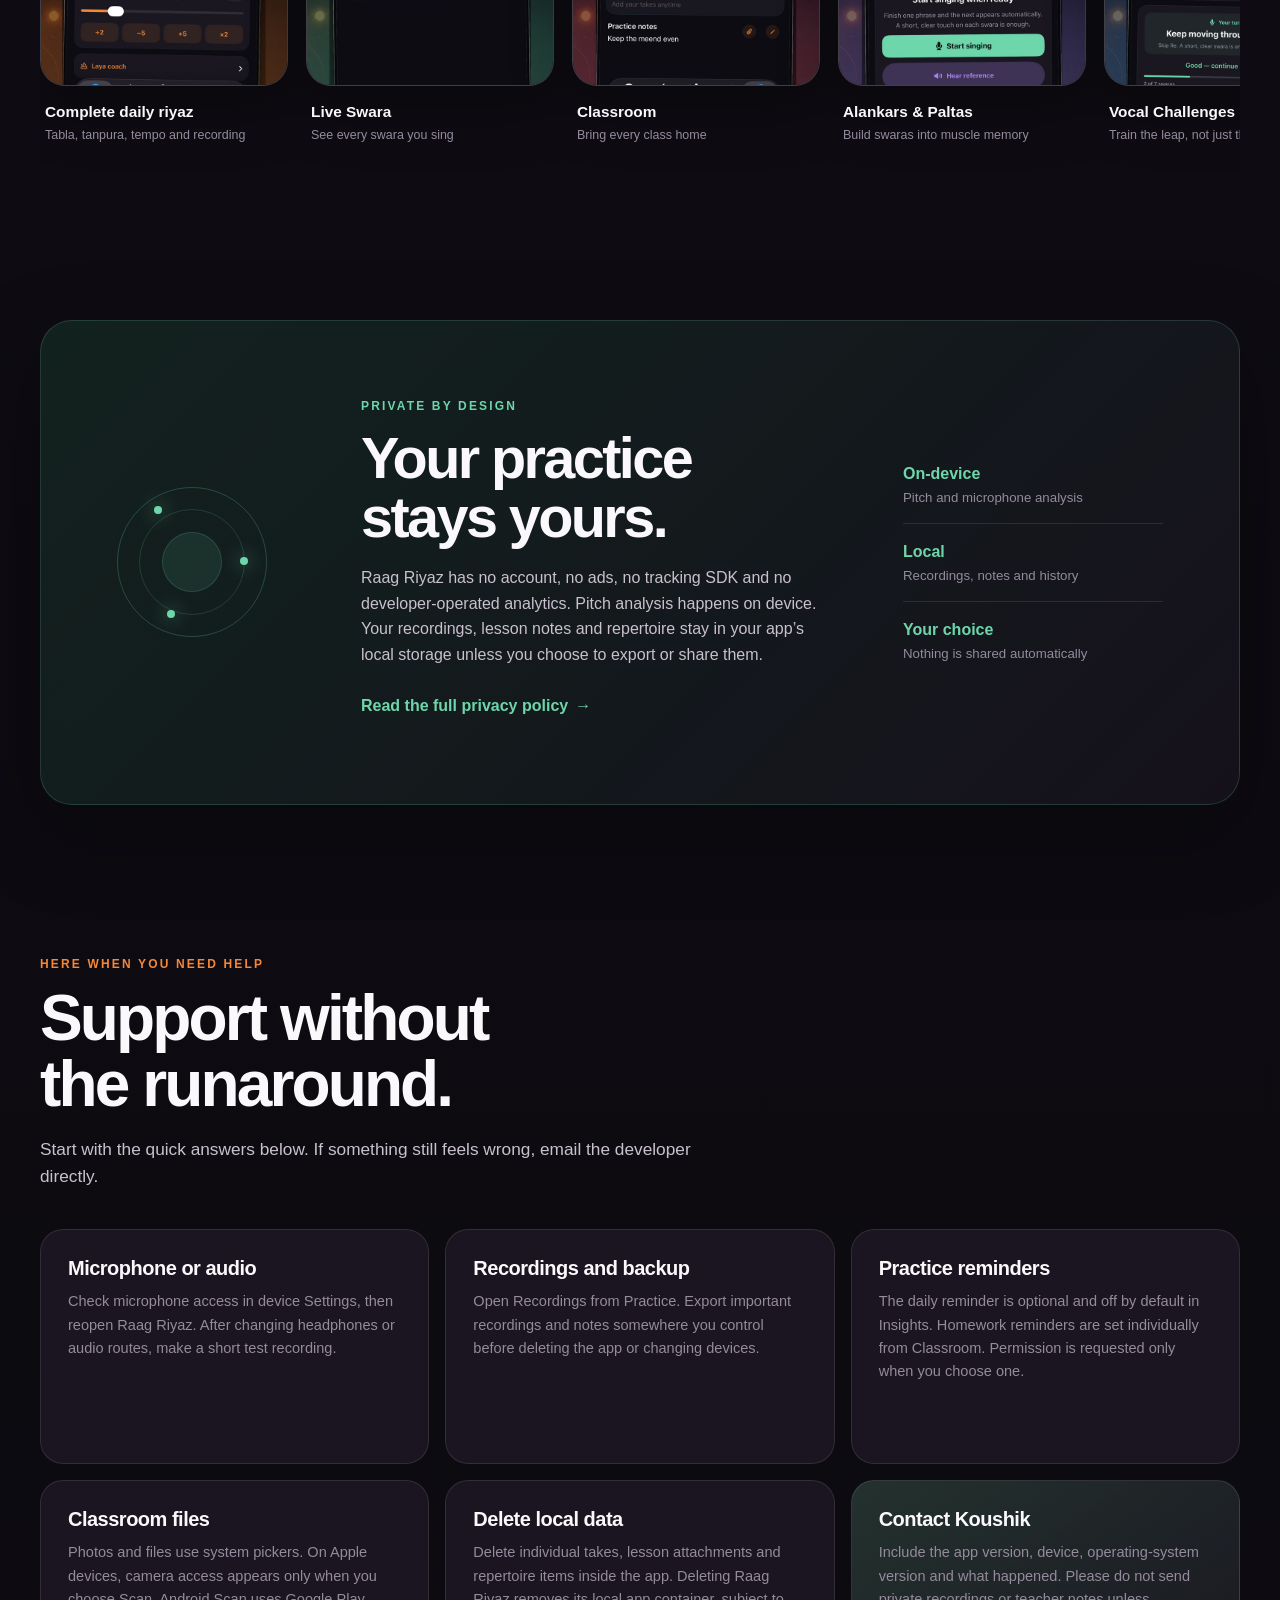
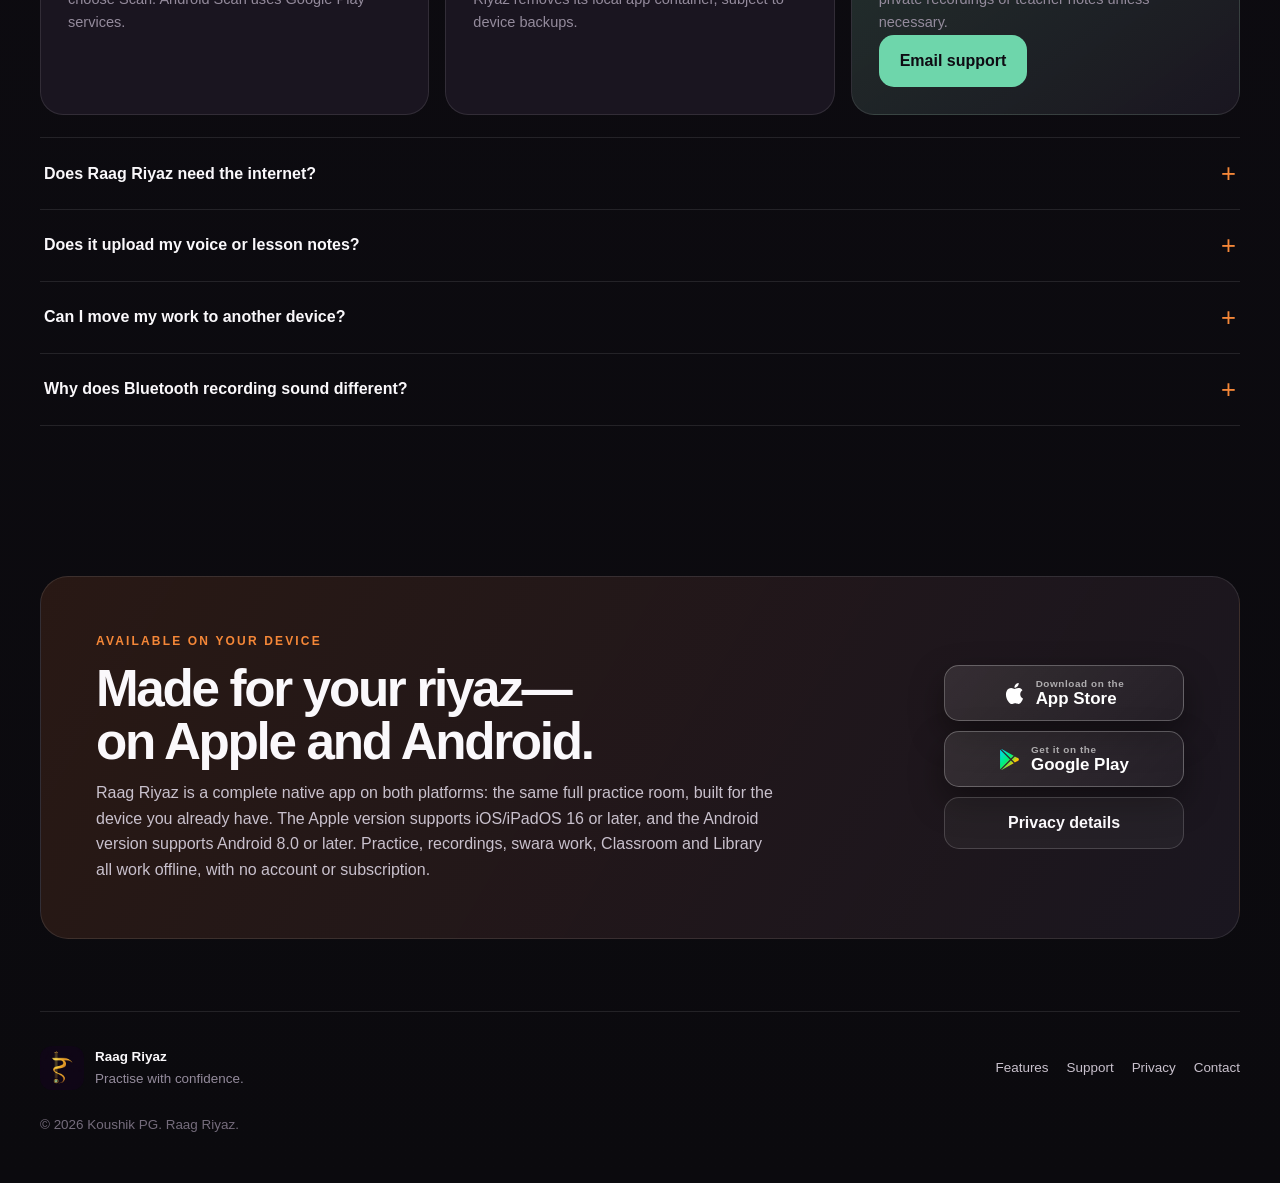
==== commit f9ad0a20: "Rename nav CTA to Get the App, linking to both store badges" ====
--- a/index.html
+++ b/index.html
@@ -53,7 +53,7 @@
       <a href="#screenshots">Screenshots</a>
       <a href="#support">Help</a>
       <a href="privacy.html">Privacy</a>
-      <a class="nav-cta" href="https://apps.apple.com/app/id6798105423">App Store</a>
+      <a class="nav-cta" href="#platforms">Get the App</a>
     </nav>
   </header>
 
@@ -276,7 +276,7 @@
       </div>
     </section>
 
-    <section class="platform-card" aria-labelledby="platform-title">
+    <section class="platform-card" id="platforms" aria-labelledby="platform-title">
       <div>
         <p class="eyebrow">AVAILABLE ON YOUR DEVICE</p>
         <h2 id="platform-title">Made for your riyaz—on Apple and Android.</h2>
